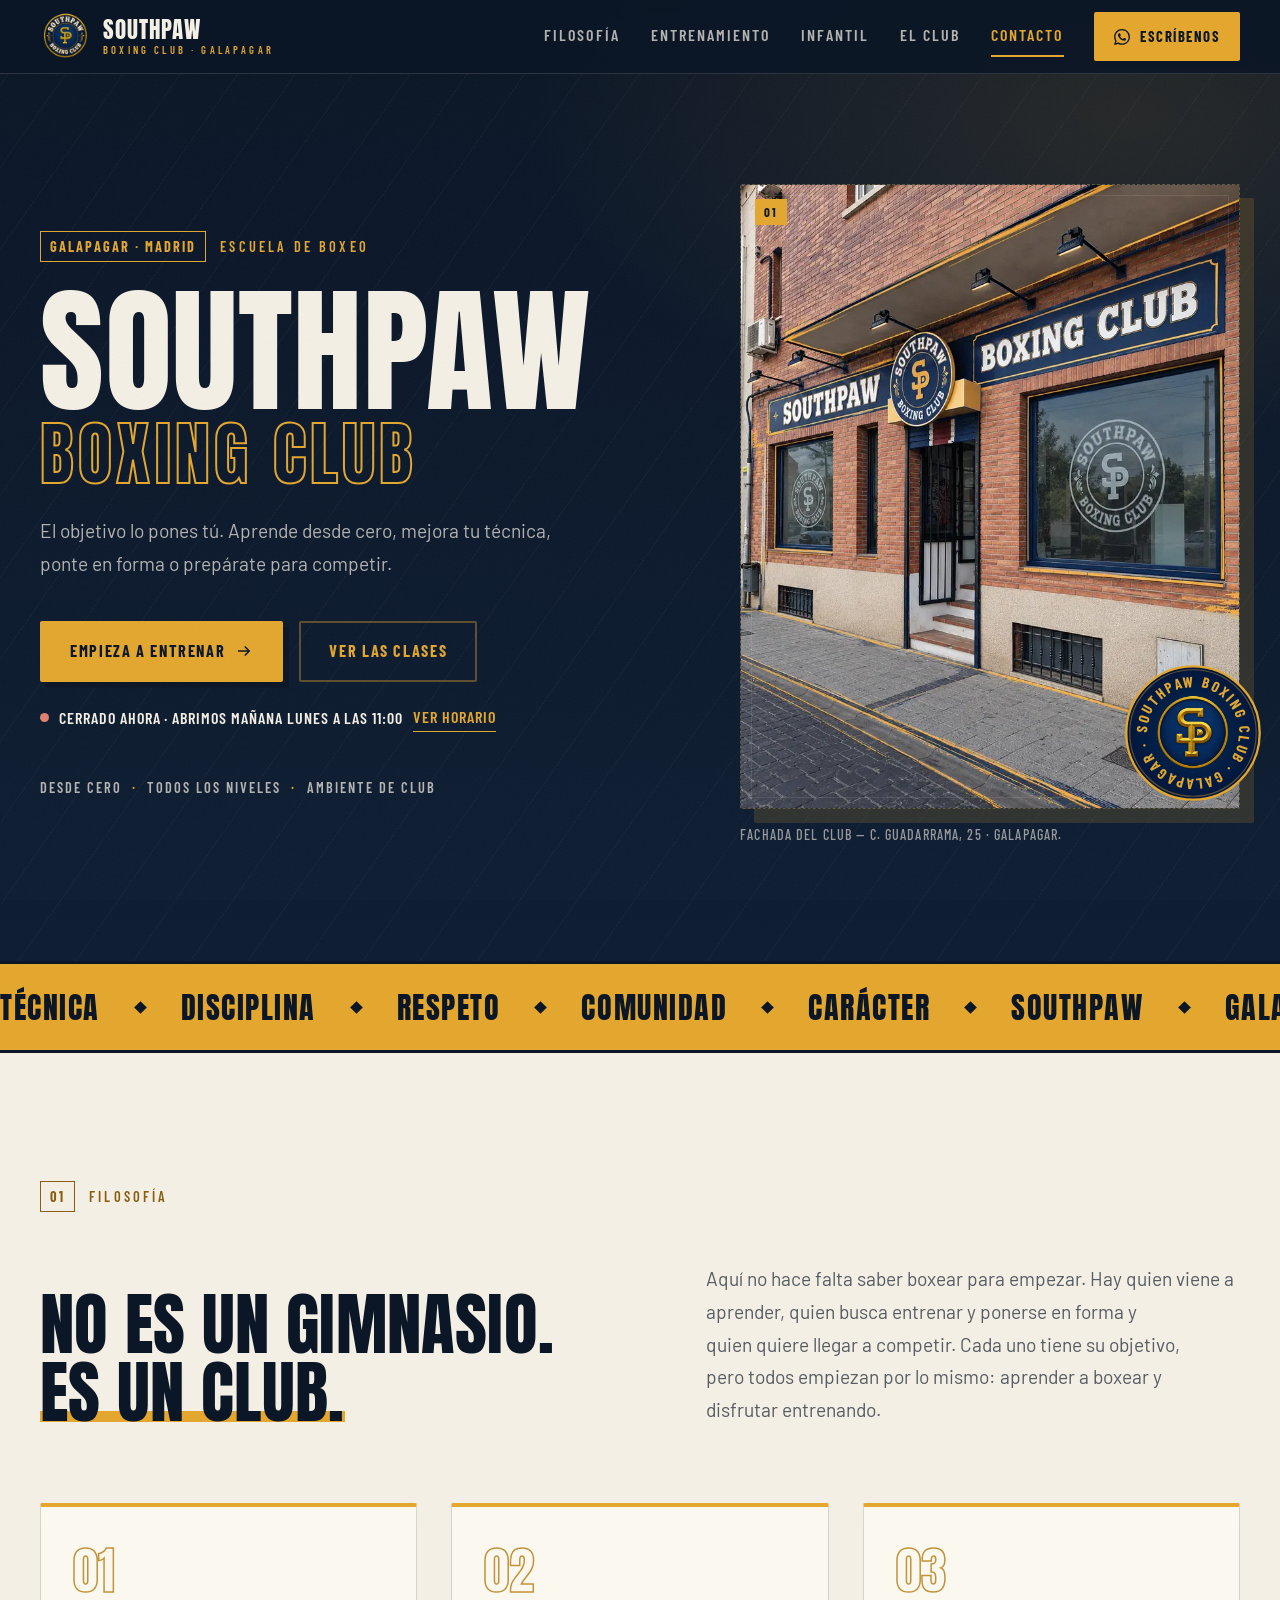
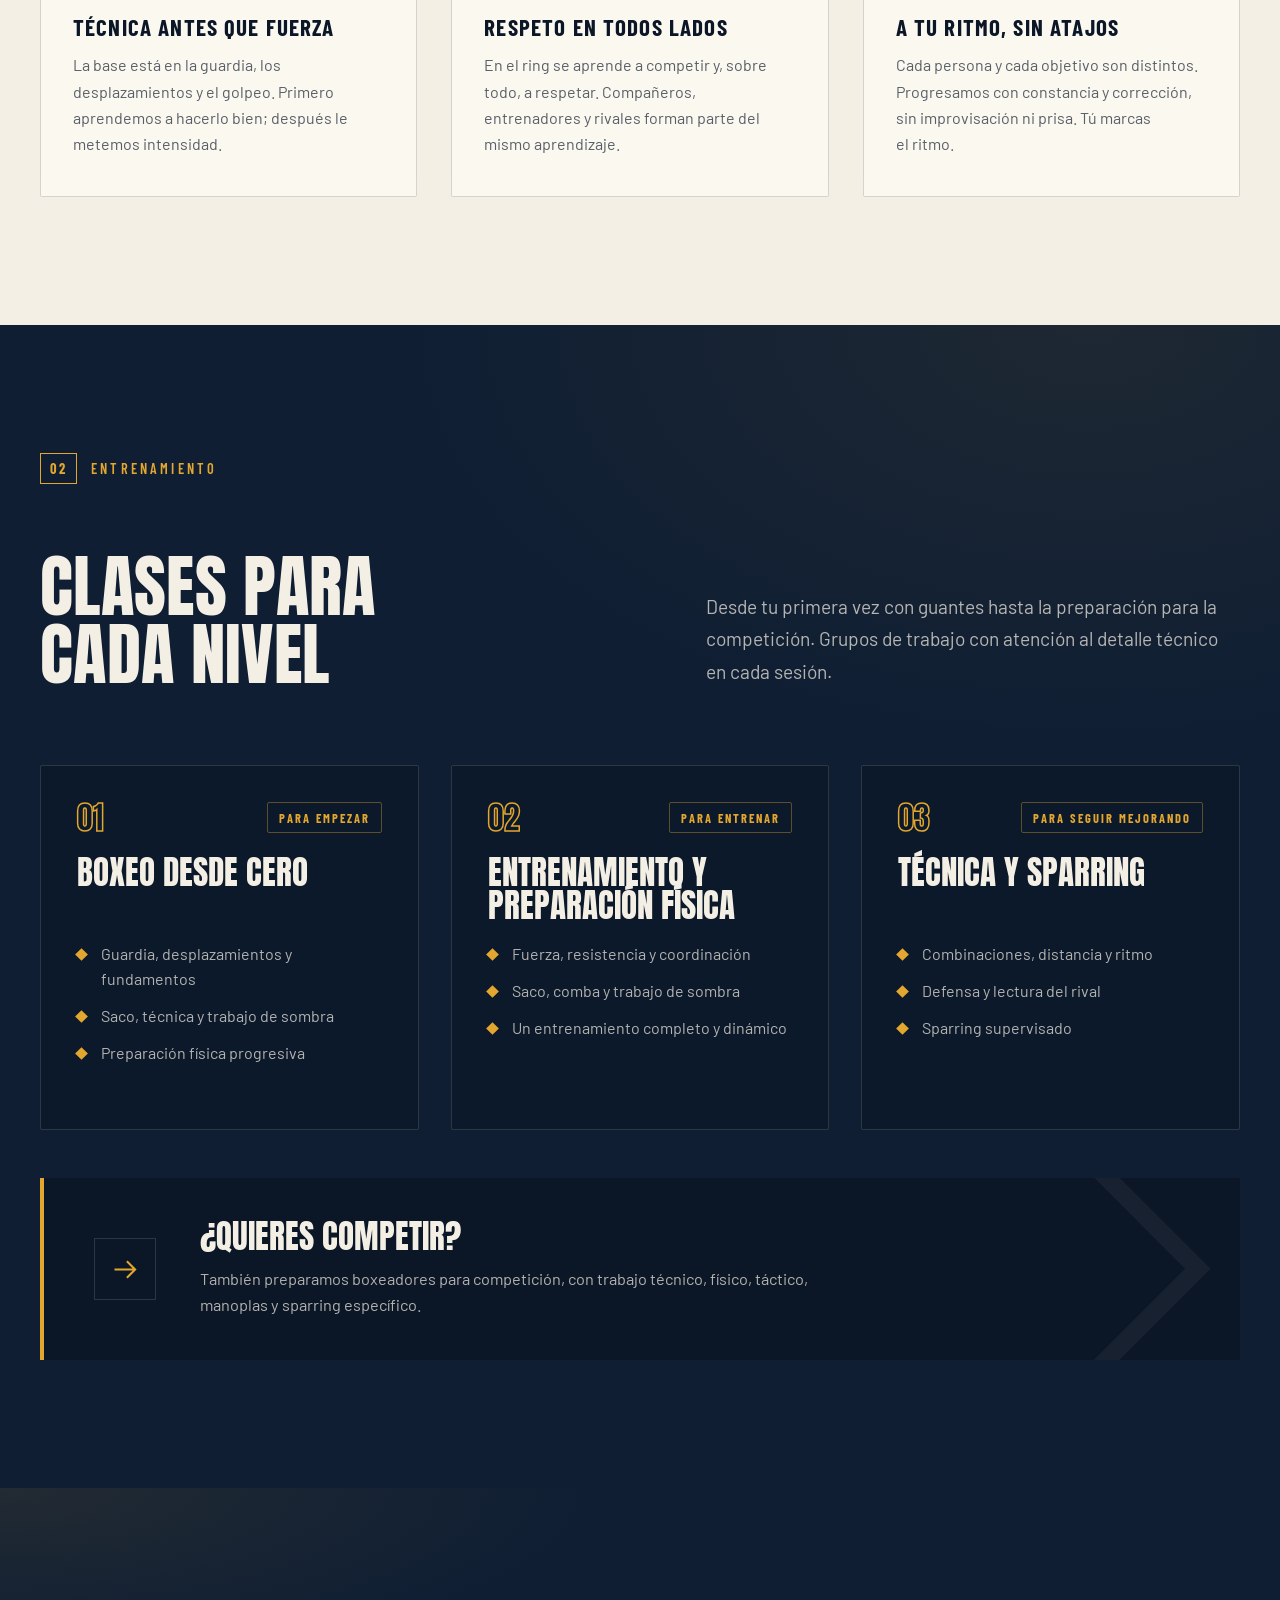
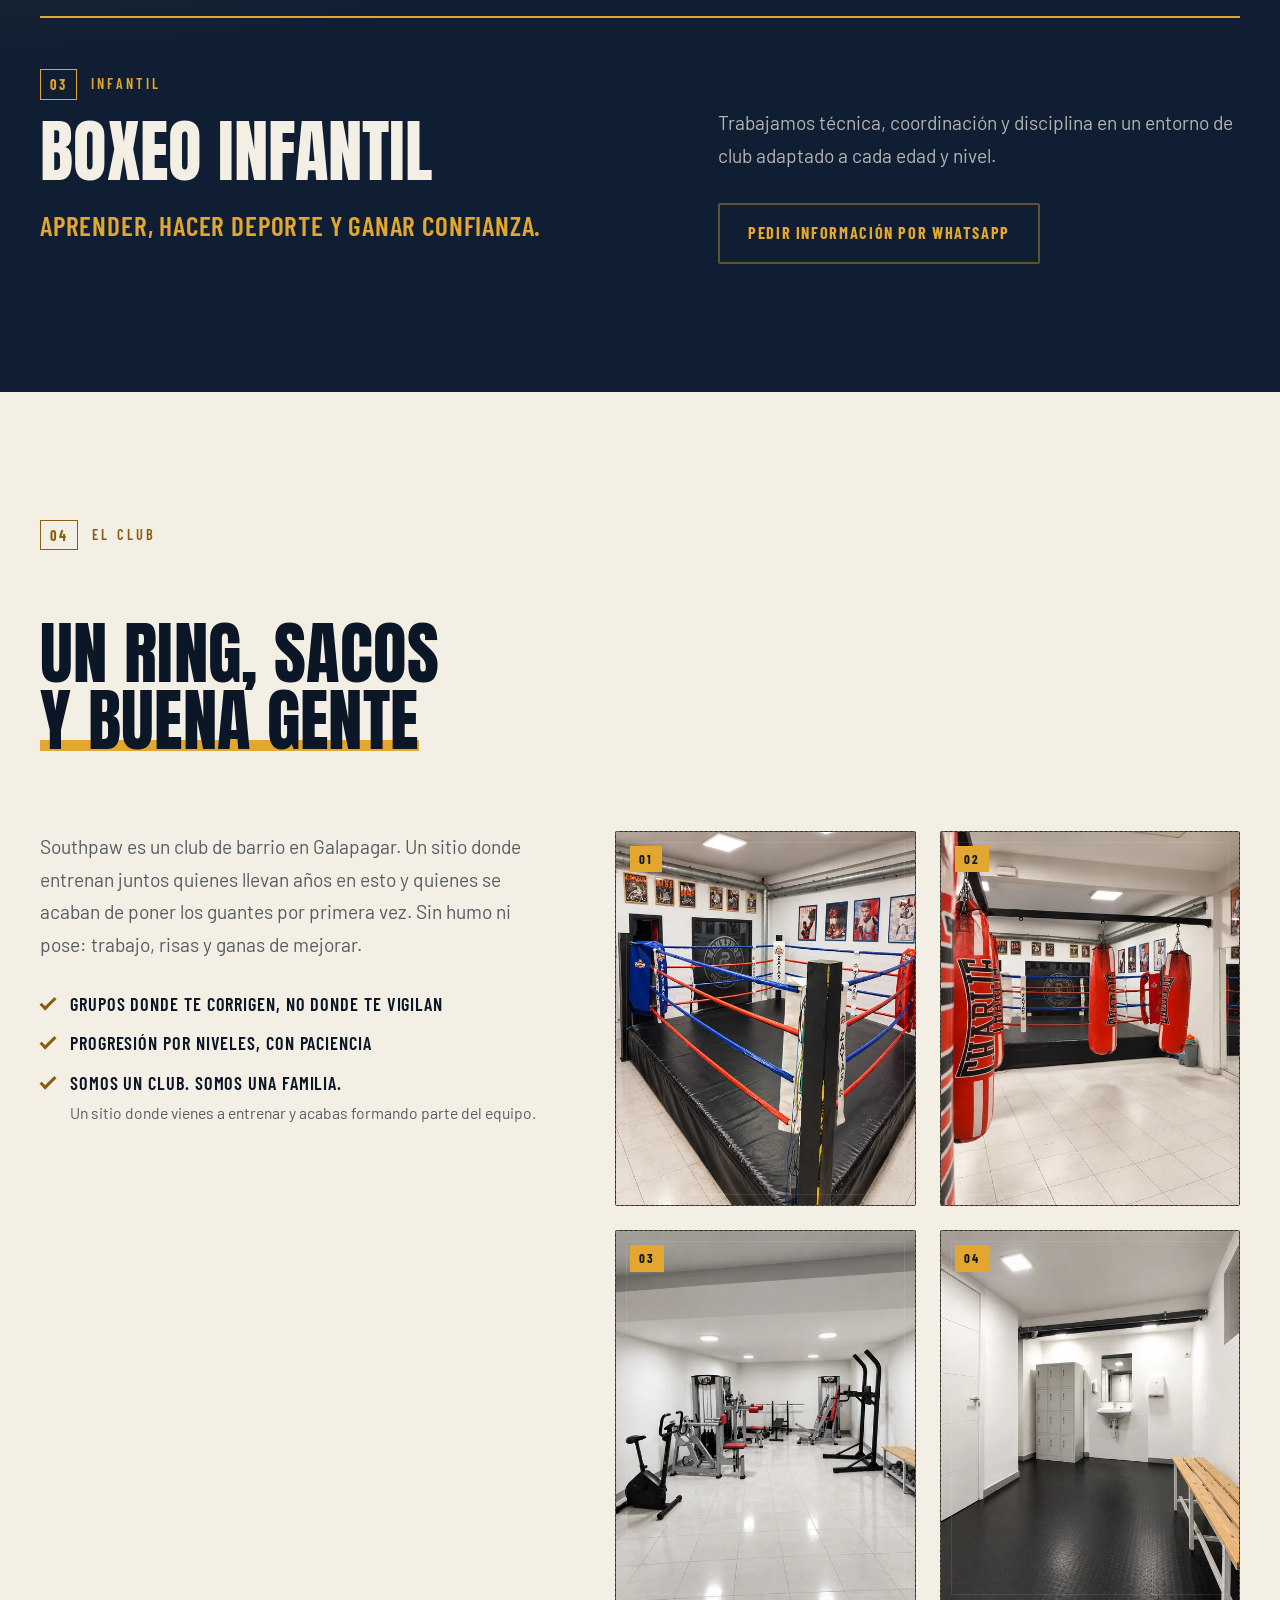
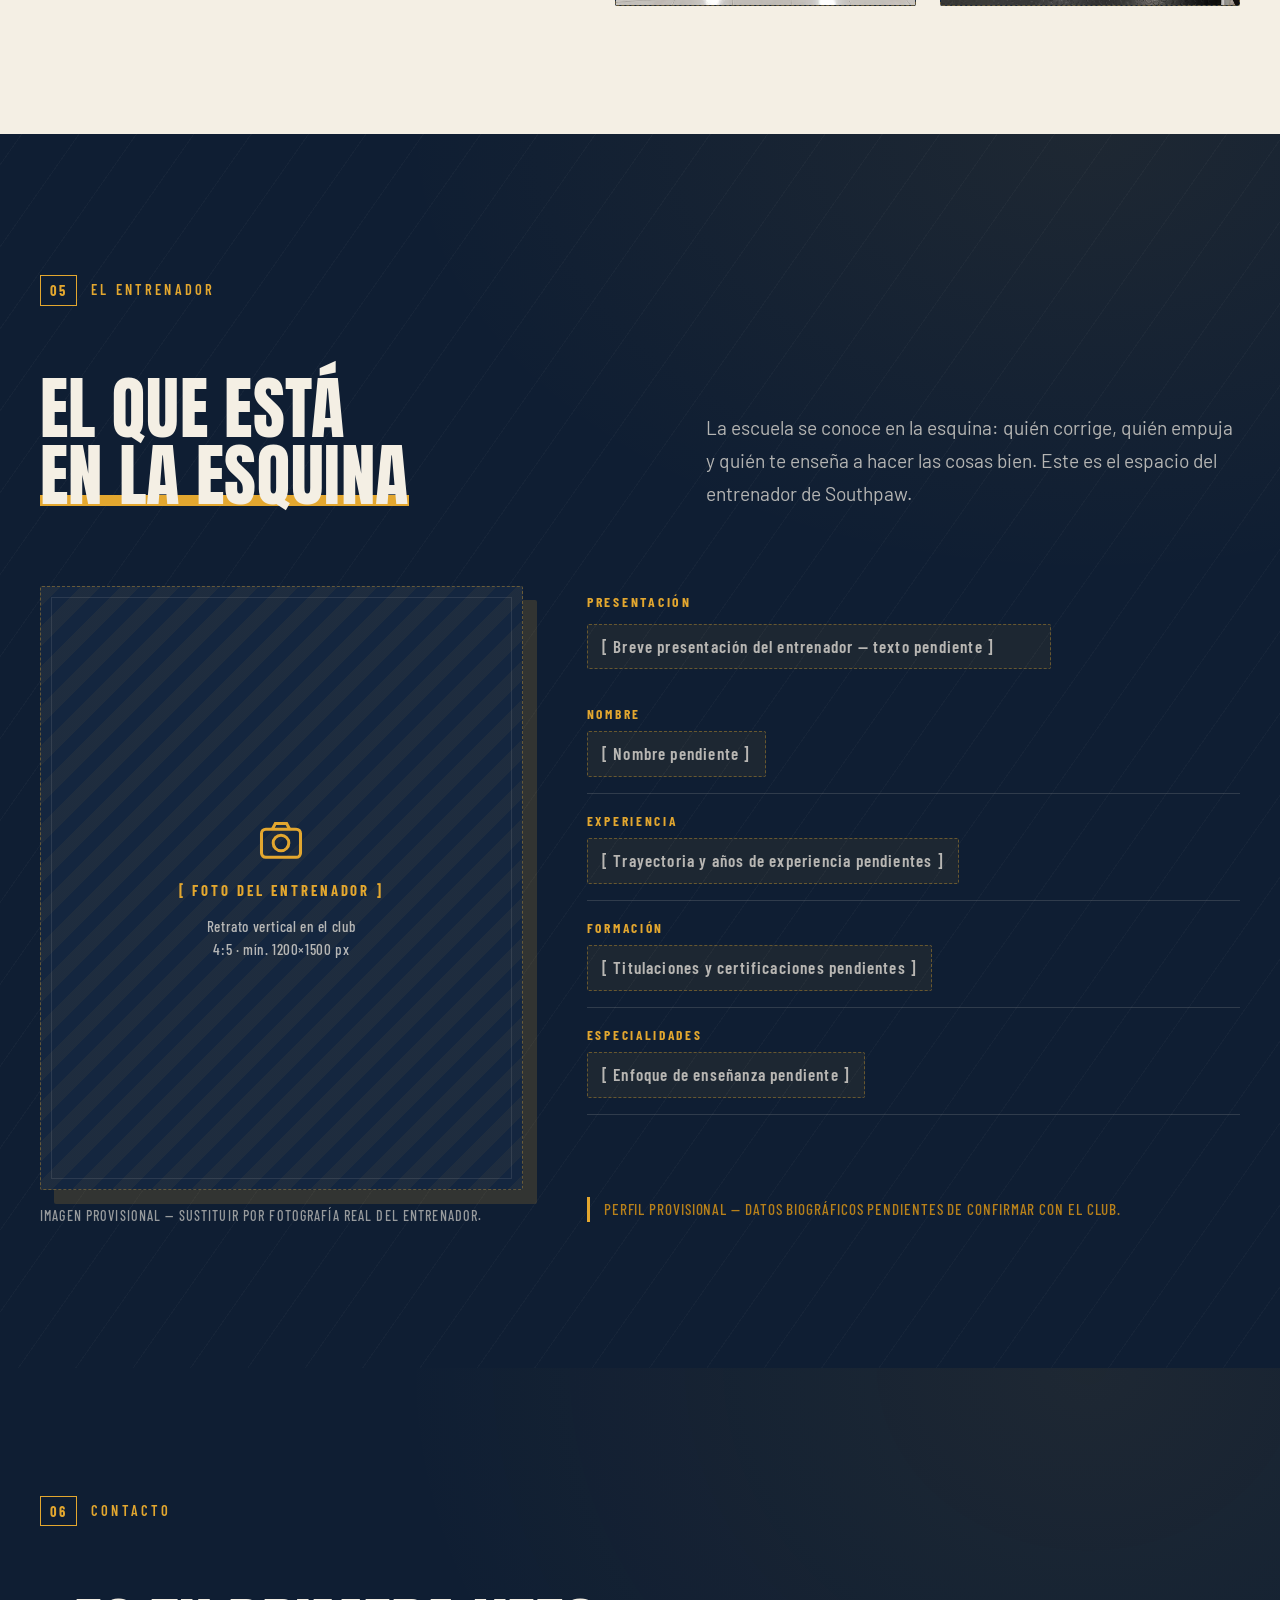
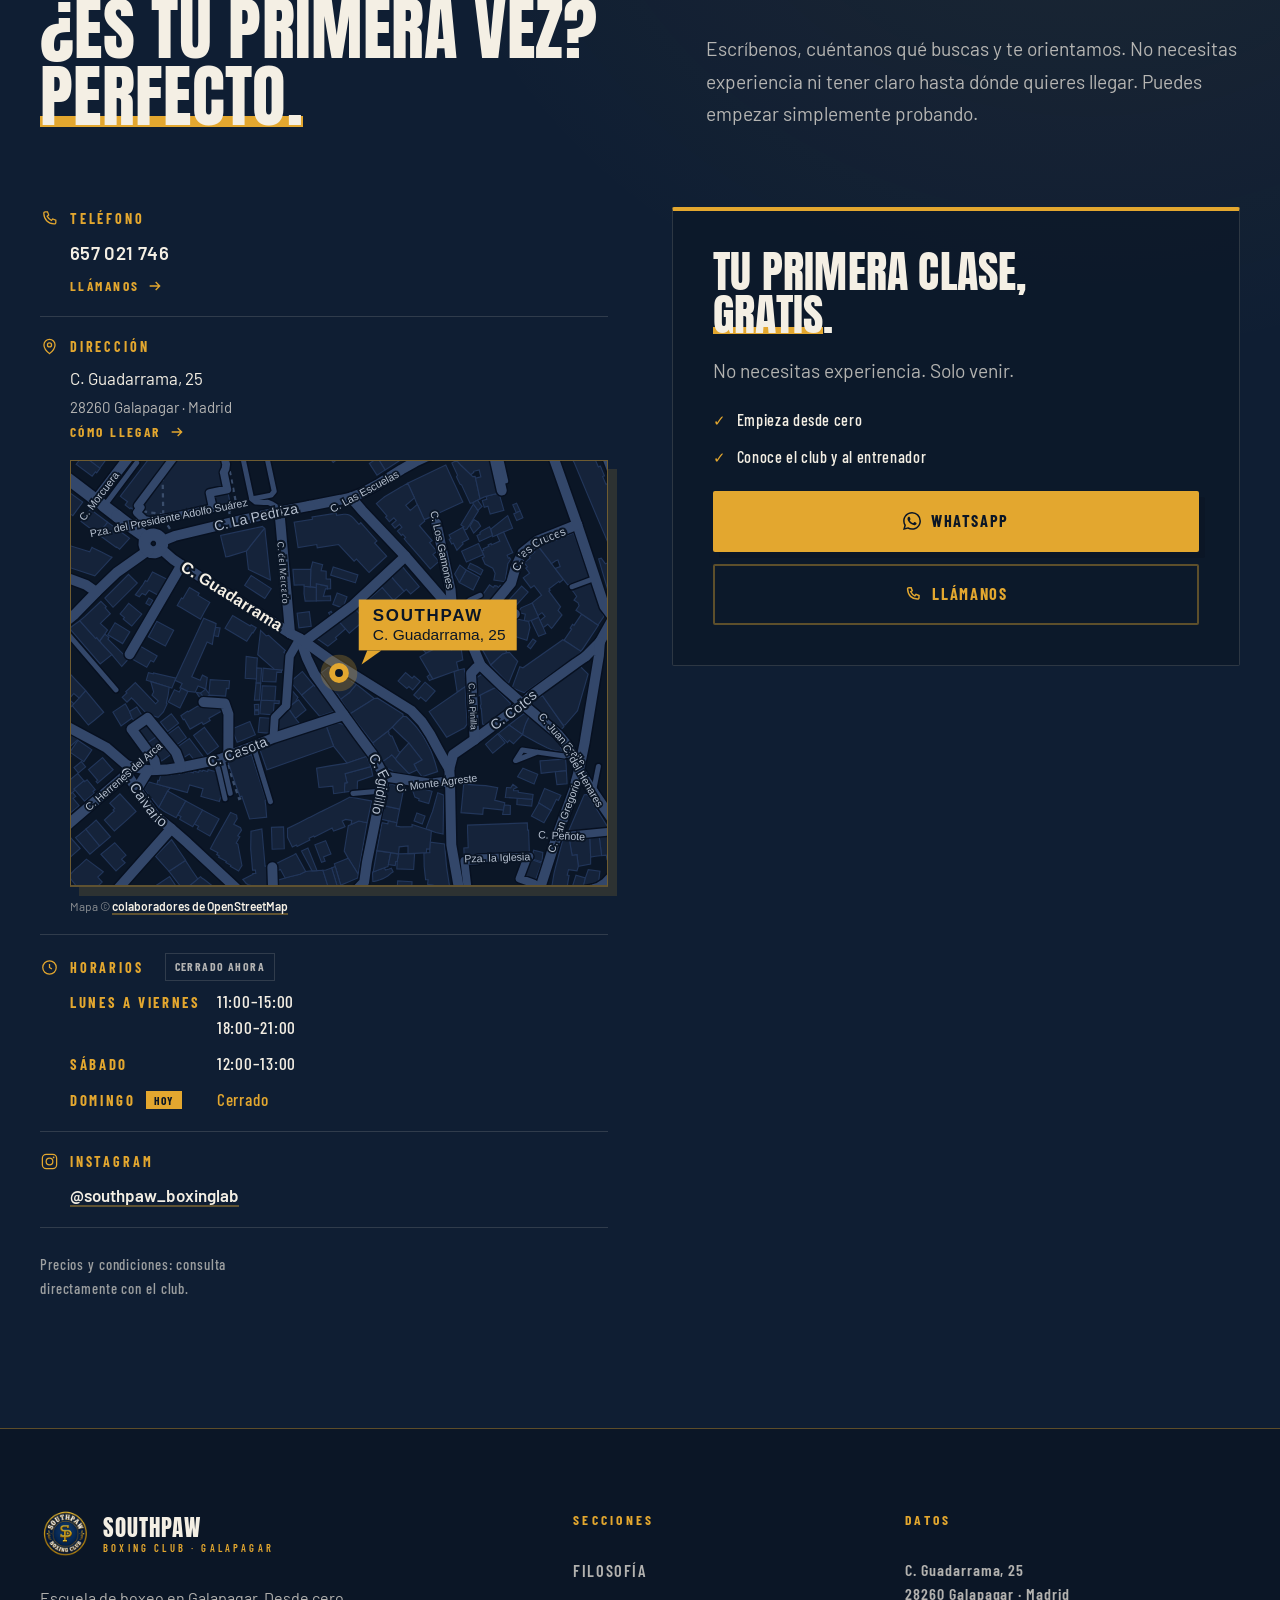
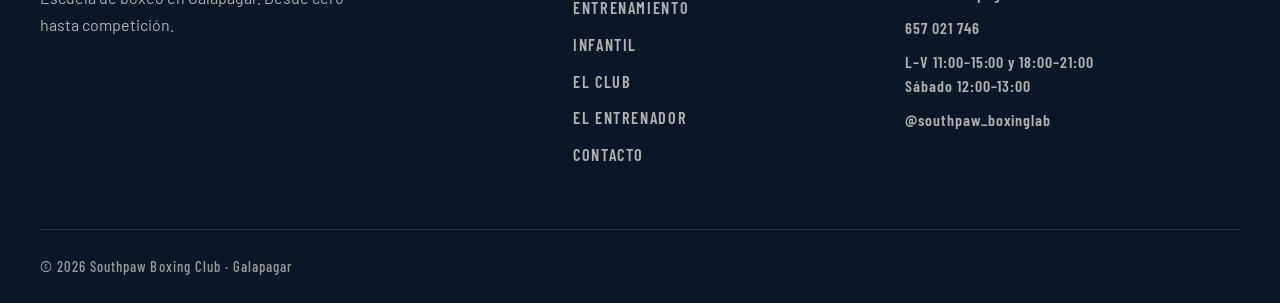
==== index.html @ 5cbf46bf "feat: botón de portada a WhatsApp, abierto ahora en portada y horario, etiquetas sin borde Co-Author" ====
<!DOCTYPE html>
<html lang="es" class="no-js">
<head>
  <meta charset="UTF-8">
  <meta name="viewport" content="width=device-width, initial-scale=1">
  <meta name="theme-color" content="#0B1626">
  <meta name="description" content="Southpaw Boxing Club — escuela de boxeo en Galapagar. Técnica, carácter y respeto: entrenamiento para todos los niveles.">
  <title>Southpaw Boxing Club — Escuela de boxeo en Galapagar</title>

  <script>document.documentElement.classList.remove('no-js');document.documentElement.classList.add('js');</script>

  <link rel="canonical" href="https://southpaw.boxing-club.workers.dev/">
  <meta property="og:type" content="website">
  <meta property="og:locale" content="es_ES">
  <meta property="og:site_name" content="Southpaw Boxing Club">
  <meta property="og:title" content="Southpaw Boxing Club — Escuela de boxeo en Galapagar">
  <meta property="og:description" content="Técnica, carácter y respeto. Boxeo para todos los niveles e infantil en Galapagar. Tu primera clase, gratis.">
  <meta property="og:url" content="https://southpaw.boxing-club.workers.dev/">
  <meta property="og:image" content="https://southpaw.boxing-club.workers.dev/share.jpg">
  <meta property="og:image:width" content="1200">
  <meta property="og:image:height" content="630">
  <meta property="og:image:alt" content="Fachada del Southpaw Boxing Club en Galapagar">
  <meta name="twitter:card" content="summary_large_image">

  <link rel="icon" type="image/png" href="/favicon.png">
  <link rel="apple-touch-icon" href="/apple-touch-icon.png">

  <link rel="preload" href="/assets/fonts/anton-latin-400-normal.woff2" as="font" type="font/woff2" crossorigin>
  <link rel="preload" href="/assets/fonts/barlow-condensed-latin-600-normal.woff2" as="font" type="font/woff2" crossorigin>
  <link rel="preload" as="image" href="/assets/fachada-1122.webp" imagesrcset="/assets/fachada-560.webp 560w, /assets/fachada-760.webp 760w, /assets/fachada-1122.webp 1122w" imagesizes="(max-width: 767px) 60vw, 45vw" fetchpriority="high">
  <link rel="stylesheet" href="/styles.css?v=20261125d">

  <script type="application/ld+json">
  {
    "@context": "https://schema.org",
    "@type": "ExerciseGym",
    "@id": "https://southpaw.boxing-club.workers.dev/#club",
    "name": "Southpaw Boxing Club",
    "description": "Escuela de boxeo en Galapagar: iniciación, técnica, sparring, preparación física y boxeo infantil.",
    "url": "https://southpaw.boxing-club.workers.dev/",
    "image": "https://southpaw.boxing-club.workers.dev/share.jpg",
    "logo": "https://southpaw.boxing-club.workers.dev/assets/logo.svg",
    "sameAs": ["https://www.instagram.com/southpaw_boxinglab"],
    "telephone": "+34 657 02 17 46",
    "address": {
      "@type": "PostalAddress",
      "streetAddress": "C. Guadarrama, 25",
      "postalCode": "28260",
      "addressLocality": "Galapagar",
      "addressRegion": "Madrid",
      "addressCountry": "ES"
    },
    "openingHoursSpecification": [
      { "@type": "OpeningHoursSpecification", "dayOfWeek": ["Monday","Tuesday","Wednesday","Thursday","Friday"], "opens": "11:00", "closes": "15:00" },
      { "@type": "OpeningHoursSpecification", "dayOfWeek": ["Monday","Tuesday","Wednesday","Thursday","Friday"], "opens": "18:00", "closes": "21:00" },
      { "@type": "OpeningHoursSpecification", "dayOfWeek": "Saturday", "opens": "12:00", "closes": "13:00" }
    ]
  }
  </script>
</head>
<body>

  <!-- ============================================================
       CONTENIDO PENDIENTE — sección del entrenador:
       nombre, presentación, experiencia, formación, especialidades
       y fotografía definitiva.
       ============================================================ -->

  <a class="skip-link" href="#inicio">Saltar al contenido</a>

  <!-- ======================= HEADER ======================= -->
  <header class="site-header" id="site-header">
    <div class="container header__inner">

      <a class="brand" href="#inicio" aria-label="Southpaw Boxing Club · Galapagar — inicio">
        <span class="brand__mark brand__mark--logo">
          <img src="assets/logo.svg" alt="Southpaw Boxing Club" width="1024" height="1053">
        </span>
        <span class="brand__text">
          <span class="brand__name">Southpaw</span>
          <span class="brand__sub">Boxing Club · Galapagar</span>
        </span>
      </a>

      <button class="nav__burger" id="nav-burger" aria-label="Abrir menú" aria-expanded="false" aria-controls="nav-menu">
        <span></span><span></span><span></span>
      </button>

      <nav class="nav__menu" id="nav-menu" aria-label="Navegación principal">
        <a class="nav__link" href="#filosofia">Filosofía</a>
        <a class="nav__link" href="#clases">Entrenamiento</a>
        <a class="nav__link" href="#infantil">Infantil</a>
        <a class="nav__link" href="#club">El club</a>
        <a class="nav__link" href="#contacto">Contacto</a>
        <a class="btn btn--primary btn--sm nav__cta" href="https://wa.me/34657021746?text=Hola%2C%20quer%C3%ADa%20informaci%C3%B3n%20sobre%20las%20clases%20de%20Boxeo." target="_blank" rel="noopener">
          <svg class="btn__icon btn__icon--wa" viewBox="0 0 24 24" aria-hidden="true" fill="currentColor"><path d="M17.472 14.382c-.297-.149-1.758-.867-2.03-.967-.273-.099-.471-.148-.67.15-.197.297-.767.966-.94 1.164-.173.199-.347.223-.644.075-.297-.15-1.255-.463-2.39-1.475-.883-.788-1.48-1.761-1.653-2.059-.173-.297-.018-.458.13-.606.134-.133.298-.347.446-.52.149-.174.198-.298.298-.497.099-.198.05-.371-.025-.52-.075-.149-.669-1.612-.916-2.207-.242-.579-.487-.5-.669-.51-.173-.008-.371-.01-.57-.01-.198 0-.52.074-.792.372-.272.297-1.04 1.016-1.04 2.479 0 1.462 1.065 2.875 1.213 3.074.149.198 2.096 3.2 5.077 4.487.709.306 1.262.489 1.694.625.712.227 1.36.195 1.871.118.571-.085 1.758-.719 2.006-1.413.248-.694.248-1.289.173-1.413-.074-.124-.272-.198-.57-.347m-5.421 7.403h-.004a9.87 9.87 0 01-5.031-1.378l-.361-.214-3.741.982.998-3.648-.235-.374a9.86 9.86 0 01-1.51-5.26c.001-5.45 4.436-9.884 9.888-9.884 2.64 0 5.122 1.03 6.988 2.898a9.825 9.825 0 012.893 6.994c-.003 5.45-4.437 9.884-9.885 9.884m8.413-18.297A11.815 11.815 0 0012.05 0C5.495 0 .16 5.335.157 11.892c0 2.096.547 4.142 1.588 5.945L.057 24l6.305-1.654a11.882 11.882 0 005.683 1.448h.005c6.554 0 11.89-5.335 11.893-11.893a11.821 11.821 0 00-3.48-8.413z"/></svg>
          Escríbenos
        </a>
      </nav>

    </div>
  </header>

  <main id="inicio">

    <!-- ======================= HERO ======================= -->
    <section class="hero">
      <div class="container hero__grid">

        <div class="hero__copy">
          <p class="eyebrow hero__eyebrow reveal"><span class="eyebrow__num">Galapagar · Madrid</span> Escuela de boxeo</p>

          <h1 class="hero__title reveal" style="--d:.06s">
            <span class="hero__title-main">Southpaw</span>
            <span class="hero__title-outline">Boxing Club</span>
          </h1>

          <p class="hero__lead reveal" style="--d:.14s">
            El objetivo lo pones tú. Aprende desde cero, mejora tu técnica,
            ponte en forma o prepárate para competir.
          </p>

          <div class="hero__actions reveal" style="--d:.2s">
            <a class="btn btn--primary" href="https://wa.me/34657021746?text=Hola%2C%20me%20gustar%C3%ADa%20reservar%20mi%20primera%20clase%20gratis." target="_blank" rel="noopener">
              Empieza a entrenar
              <svg class="btn__icon" viewBox="0 0 24 24" aria-hidden="true" fill="none" stroke="currentColor" stroke-width="2"><path d="M4 12h15M13 6l6 6-6 6"/></svg>
            </a>
            <a class="btn btn--ghost" href="#clases">Ver las clases</a>
          </div>

          <p class="hero__open reveal" style="--d:.24s"><span class="open-dot" aria-hidden="true"></span><span data-open-now>Consulta nuestro horario</span> <a href="#horarios">Ver horario</a></p>

          <ul class="hero__chips reveal" style="--d:.26s">
            <li>Desde cero</li>
            <li>Todos los niveles</li>
            <li>Ambiente de club</li>
          </ul>
        </div>

        <figure class="hero__figure reveal" style="--d:.18s">
          <div class="photo-frame photo-frame--hero">
            <span class="photo-frame__idx" aria-hidden="true">01</span>
            <img class="photo-frame__img" src="assets/fachada-1122.webp" srcset="assets/fachada-560.webp 560w, assets/fachada-760.webp 760w, assets/fachada-1122.webp 1122w" sizes="(max-width: 767px) 60vw, 45vw" width="1122" height="1402"
                 alt="Fachada del Southpaw Boxing Club en C. Guadarrama, 25, Galapagar"
                 loading="eager" decoding="async" fetchpriority="high">
          </div>

          <div class="seal" aria-hidden="true">
            <svg class="seal__svg" viewBox="0 0 120 120" focusable="false">
              <defs>
                <path id="sealPath" d="M60,60 m-40,0 a40,40 0 1,1 80,0 a40,40 0 1,1 -80,0"/>
                <radialGradient id="sealBg" cx="50%" cy="50%" r="50%">
                  <stop offset="0" stop-color="#0f3a72"/>
                  <stop offset="0.53" stop-color="#011f47"/>
                  <stop offset="1" stop-color="#001439"/>
                </radialGradient>
              </defs>
              <circle cx="60" cy="60" r="58" class="seal__disc"/>
              <circle cx="60" cy="60" r="55" class="seal__ring-line"/>
              <g class="seal__ring">
                <text class="seal__text">
                  <textPath href="#sealPath" startOffset="0">SOUTHPAW BOXING CLUB · GALAPAGAR ·&#160;</textPath>
                </text>
              </g>
              <image class="seal__sp" href="assets/logosimple.png" x="20" y="20" width="80" height="80"/>
            </svg>
          </div>

          <figcaption>Fachada del club — C. Guadarrama, 25 · Galapagar.</figcaption>
        </figure>

      </div>
    </section>

    <!-- ======================= MARQUEE ======================= -->
    <div class="marquee" aria-hidden="true">
      <div class="marquee__track">
        <div class="marquee__group">
          <span>Técnica</span><i class="marquee__dot"></i>
          <span>Disciplina</span><i class="marquee__dot"></i>
          <span>Respeto</span><i class="marquee__dot"></i>
          <span>Comunidad</span><i class="marquee__dot"></i>
          <span>Carácter</span><i class="marquee__dot"></i>
          <span>Southpaw</span><i class="marquee__dot"></i>
          <span>Galapagar</span><i class="marquee__dot"></i>
          <span>Boxeo</span><i class="marquee__dot"></i>
          <span>Tradición</span><i class="marquee__dot"></i>
          <span>Esfuerzo</span><i class="marquee__dot"></i>
          <span>Enfoque</span><i class="marquee__dot"></i>
          <span>Ring</span><i class="marquee__dot"></i>
        </div>
        <div class="marquee__group">
          <span>Técnica</span><i class="marquee__dot"></i>
          <span>Disciplina</span><i class="marquee__dot"></i>
          <span>Respeto</span><i class="marquee__dot"></i>
          <span>Comunidad</span><i class="marquee__dot"></i>
          <span>Carácter</span><i class="marquee__dot"></i>
          <span>Southpaw</span><i class="marquee__dot"></i>
          <span>Galapagar</span><i class="marquee__dot"></i>
          <span>Boxeo</span><i class="marquee__dot"></i>
          <span>Tradición</span><i class="marquee__dot"></i>
          <span>Esfuerzo</span><i class="marquee__dot"></i>
          <span>Enfoque</span><i class="marquee__dot"></i>
          <span>Ring</span><i class="marquee__dot"></i>
        </div>
      </div>
    </div>

    <!-- ======================= 01 · FILOSOFÍA ======================= -->
    <section class="section section--cream" id="filosofia">
      <div class="container">

        <header class="section-head">
          <p class="eyebrow reveal"><span class="eyebrow__num">01</span> Filosofía</p>
          <h2 class="section-title reveal" style="--d:.05s">No es un gimnasio.<br><span class="u-mark">Es un club.</span></h2>
          <p class="section-lead reveal" style="--d:.1s">
            Aquí no hace falta saber boxear para empezar. Hay quien viene a aprender,
            quien busca entrenar y ponerse en forma y quien quiere llegar a competir.
            Cada uno tiene su objetivo, pero todos empiezan por lo mismo: aprender a
            boxear y disfrutar entrenando.
          </p>
        </header>

        <ol class="principles">
          <li class="principle reveal">
            <span class="principle__num" aria-hidden="true">01</span>
            <h3 class="principle__title">Técnica antes que fuerza</h3>
            <p>La base está en la guardia, los desplazamientos y el golpeo. Primero
               aprendemos a hacerlo bien; después le metemos intensidad.</p>
          </li>
          <li class="principle reveal" style="--d:.1s">
            <span class="principle__num" aria-hidden="true">02</span>
            <h3 class="principle__title">Respeto en todos lados</h3>
            <p>En el ring se aprende a competir y, sobre todo, a respetar. Compañeros,
               entrenadores y rivales forman parte del mismo aprendizaje.</p>
          </li>
          <li class="principle reveal" style="--d:.2s">
            <span class="principle__num" aria-hidden="true">03</span>
            <h3 class="principle__title">A tu ritmo, sin atajos</h3>
            <p>Cada persona y cada objetivo son distintos. Progresamos con constancia y
               corrección, sin improvisación ni prisa. Tú marcas el ritmo.</p>
          </li>
        </ol>

      </div>
    </section>

    <!-- ======================= 02 · ENTRENAMIENTO ======================= -->
    <section class="section section--navy" id="clases">
      <div class="container">

        <header class="section-head">
          <p class="eyebrow reveal"><span class="eyebrow__num">02</span> Entrenamiento</p>
          <h2 class="section-title reveal" style="--d:.05s">Clases para<br>cada nivel</h2>
          <p class="section-lead reveal" style="--d:.1s">
            Desde tu primera vez con guantes hasta la preparación para la competición.
            Grupos de trabajo con atención al detalle técnico en cada sesión.
          </p>
        </header>

        <div class="class-grid">

          <article class="class-card reveal">
            <div class="class-card__top">
              <span class="class-card__idx" aria-hidden="true">01</span>
              <span class="chip">Para empezar</span>
            </div>
            <h3 class="class-card__title">Boxeo desde cero</h3>
            <ul class="class-card__list">
              <li>Guardia, desplazamientos y fundamentos</li>
              <li>Saco, técnica y trabajo de sombra</li>
              <li>Preparación física progresiva</li>
            </ul>
          </article>

          <article class="class-card reveal" style="--d:.1s">
            <div class="class-card__top">
              <span class="class-card__idx" aria-hidden="true">02</span>
              <span class="chip">Para entrenar</span>
            </div>
            <h3 class="class-card__title">Entrenamiento y preparación física</h3>
            <ul class="class-card__list">
              <li>Fuerza, resistencia y coordinación</li>
              <li>Saco, comba y trabajo de sombra</li>
              <li>Un entrenamiento completo y dinámico</li>
            </ul>
          </article>

          <article class="class-card reveal" style="--d:.2s">
            <div class="class-card__top">
              <span class="class-card__idx" aria-hidden="true">03</span>
              <span class="chip">Para seguir mejorando</span>
            </div>
            <h3 class="class-card__title">Técnica y sparring</h3>
            <ul class="class-card__list">
              <li>Combinaciones, distancia y ritmo</li>
              <li>Defensa y lectura del rival</li>
              <li>Sparring supervisado</li>
            </ul>
          </article>

        </div>

        <aside class="compete reveal" aria-label="Competición">
          <span class="compete__arrow" aria-hidden="true">
            <svg viewBox="0 0 24 24" fill="none" stroke="currentColor" stroke-width="1.5"><path d="M4 12h15M13 6l6 6-6 6"/></svg>
          </span>
          <div class="compete__body">
            <h3 class="compete__title">¿Quieres competir?</h3>
            <p class="compete__text">
              También preparamos boxeadores para competición, con trabajo
              técnico, físico, táctico, manoplas y sparring específico.
            </p>
          </div>
        </aside>

      </div>
    </section>

    <!-- ======================= 03 · BOXEO INFANTIL ======================= -->
    <section class="section section--youth" id="infantil">
      <div class="container">
        <div class="youth">
          <div class="youth__intro">
            <p class="eyebrow reveal"><span class="eyebrow__num">03</span> Infantil</p>
            <h2 class="youth__title reveal" style="--d:.05s">Boxeo infantil</h2>
            <p class="youth__subtitle reveal" style="--d:.1s">Aprender, hacer deporte y ganar confianza.</p>
          </div>
          <div class="youth__body reveal" style="--d:.15s">
            <p class="youth__text">
              Trabajamos técnica, coordinación y disciplina en un entorno de club
              adaptado a cada edad y nivel.
            </p>
            <a class="btn btn--ghost youth__cta" href="https://wa.me/34657021746?text=Hola%2C%20quer%C3%ADa%20informaci%C3%B3n%20sobre%20boxeo%20infantil%20para%20mi%20hijo%2Fa%20de%20__%20a%C3%B1os." target="_blank" rel="noopener">Pedir información por WhatsApp</a>
          </div>
        </div>
      </div>
    </section>

    <!-- ======================= 04 · EL CLUB ======================= -->
    <section class="section section--cream" id="club">
      <div class="container">

        <header class="section-head">
          <p class="eyebrow reveal"><span class="eyebrow__num">04</span> El club</p>
          <h2 class="section-title reveal" style="--d:.05s">Un ring, sacos<br><span class="u-mark">y buena gente</span></h2>
        </header>

        <div class="club-grid">
          <div class="club-copy reveal">
            <p class="section-lead section-lead--flush">
              Southpaw es un club de barrio en Galapagar. Un sitio donde entrenan
              juntos quienes llevan años en esto y quienes se acaban de poner los
              guantes por primera vez. Sin humo ni pose: trabajo, risas y ganas de
              mejorar.
            </p>
            <ul class="club-points">
              <li>Grupos donde te corrigen, no donde te vigilan</li>
              <li>Progresión por niveles, con paciencia</li>
              <li class="club-points__item">
                <span class="club-points__title">Somos un club. Somos una familia.</span>
                <span class="club-points__text">Un sitio donde vienes a entrenar y acabas formando parte del equipo.</span>
              </li>
            </ul>
          </div>

          <div class="club-gallery">
            <div class="photo-frame reveal">
              <span class="photo-frame__idx" aria-hidden="true">01</span>
              <img class="photo-frame__img" src="assets/ring-1122.webp" srcset="assets/ring-560.webp 560w, assets/ring-1122.webp 1122w" sizes="(max-width: 767px) 46vw, 24vw" width="1122" height="1402"
                   alt="Ring del Southpaw Boxing Club" loading="lazy" decoding="async">
            </div>
            <div class="photo-frame reveal" style="--d:.08s">
              <span class="photo-frame__idx" aria-hidden="true">02</span>
              <img class="photo-frame__img" src="assets/sacos-1122.webp" srcset="assets/sacos-560.webp 560w, assets/sacos-1122.webp 1122w" sizes="(max-width: 767px) 46vw, 24vw" width="1122" height="1402"
                   alt="Zona de sacos del Southpaw Boxing Club" loading="lazy" decoding="async">
            </div>
            <div class="photo-frame reveal" style="--d:.16s">
              <span class="photo-frame__idx" aria-hidden="true">03</span>
              <img class="photo-frame__img" src="assets/maquinas-1122.webp" srcset="assets/maquinas-560.webp 560w, assets/maquinas-1122.webp 1122w" sizes="(max-width: 767px) 46vw, 24vw" width="1122" height="1402"
                   alt="Zona de máquinas del Southpaw Boxing Club" loading="lazy" decoding="async">
            </div>
            <div class="photo-frame reveal" style="--d:.24s">
              <span class="photo-frame__idx" aria-hidden="true">04</span>
              <img class="photo-frame__img" src="assets/vestuarios-1122.webp" srcset="assets/vestuarios-560.webp 560w, assets/vestuarios-1122.webp 1122w" sizes="(max-width: 767px) 46vw, 24vw" width="1122" height="1402"
                   alt="Vestuarios del Southpaw Boxing Club" loading="lazy" decoding="async">
            </div>
          </div>
        </div>

      </div>
    </section>

    <!-- ======================= 05 · EL ENTRENADOR ======================= -->
    <section class="section section--navy section--trainer" id="entrenador">
      <div class="container">

        <header class="section-head">
          <p class="eyebrow reveal"><span class="eyebrow__num">05</span> El entrenador</p>
          <h2 class="section-title reveal" style="--d:.05s">El que está<br><span class="u-mark">en la esquina</span></h2>
          <p class="section-lead reveal" style="--d:.1s">
            La escuela se conoce en la esquina: quién corrige, quién empuja y quién te
            enseña a hacer las cosas bien. Este es el espacio del entrenador de Southpaw.
          </p>
        </header>

        <div class="trainer-grid">

          <figure class="trainer__figure reveal" style="--d:.15s">
            <!-- FOTO PENDIENTE: sustituir .photo-frame--trainer por <img> real.
                 Especificaciones: retrato vertical 4:5 · mín. 1200x1500 px · JPG o WebP -->
            <div class="photo-frame photo-frame--trainer">
              <svg class="photo-frame__icon" viewBox="0 0 24 24" aria-hidden="true" fill="none" stroke="currentColor" stroke-width="1.4">
                <rect x="3" y="7" width="18" height="13" rx="2"/>
                <path d="M8 7l1.4-2.6h5.2L16 7"/>
                <circle cx="12" cy="13.4" r="3.6"/>
              </svg>
              <span class="photo-frame__tag">[ Foto del entrenador ]</span>
              <p class="photo-frame__hint">Retrato vertical en el club<br>4:5 · mín. 1200×1500 px</p>
            </div>
            <figcaption>Imagen provisional — sustituir por fotografía real del entrenador.</figcaption>
          </figure>

          <div class="trainer__body reveal" style="--d:.2s">
            <div class="trainer-present">
              <p class="trainer-present__label">Presentación</p>
              <p class="slot slot--block">[ Breve presentación del entrenador — texto pendiente ]</p>
            </div>

            <dl class="trainer-data">
              <div class="info-row">
                <dt>Nombre</dt>
                <dd><span class="slot">[ Nombre pendiente ]</span></dd>
              </div>
              <div class="info-row">
                <dt>Experiencia</dt>
                <dd><span class="slot">[ Trayectoria y años de experiencia pendientes ]</span></dd>
              </div>
              <div class="info-row">
                <dt>Formación</dt>
                <dd><span class="slot">[ Titulaciones y certificaciones pendientes ]</span></dd>
              </div>
              <div class="info-row">
                <dt>Especialidades</dt>
                <dd><span class="slot">[ Enfoque de enseñanza pendiente ]</span></dd>
              </div>
            </dl>

            <p class="footnote reveal">Perfil provisional — datos biográficos pendientes de confirmar con el club.</p>
          </div>

        </div>

      </div>
    </section>

    <!-- ======================= 06 · CONTACTO ======================= -->
    <section class="section section--navy" id="contacto">
      <div class="container">

        <header class="section-head">
          <p class="eyebrow reveal"><span class="eyebrow__num">06</span> Contacto</p>
          <h2 class="section-title reveal" style="--d:.05s">¿Es tu primera vez?<br><span class="u-mark">Perfecto.</span></h2>
          <p class="section-lead reveal" style="--d:.1s">
            Escríbenos, cuéntanos qué buscas y te orientamos. No necesitas experiencia
            ni tener claro hasta dónde quieres llegar. Puedes empezar simplemente
            probando.
          </p>
        </header>

        <div class="contact-grid">

          <div class="contact-info reveal">

            <dl class="info-list">

              <div class="info-row info-row--whatsapp">
                <dt>
                  <svg class="info-row__icon" viewBox="0 0 24 24" aria-hidden="true" fill="none" stroke="currentColor" stroke-width="1.6">
                    <path d="M6.5 3.5h3l1.5 4-2 1.5a12 12 0 0 0 5.5 5.5l1.5-2 4 1.5v3c0 1-.8 1.8-1.8 1.7C10.4 18.9 5.1 13.6 4.8 5.3 4.7 4.3 5.5 3.5 6.5 3.5z"/>
                  </svg>
                  Teléfono
                </dt>
                <dd>
                  <span class="info-row__value">657 021 746</span>
                  <span class="info-row__cta">Llámanos
                    <svg viewBox="0 0 24 24" aria-hidden="true" fill="none" stroke="currentColor" stroke-width="2"><path d="M4 12h15M13 6l6 6-6 6"/></svg>
                  </span>
                  <a class="info-row__link" href="tel:+34657021746" aria-label="Llámanos al 657 021 746"></a>
                </dd>
              </div>

              <div class="info-row">
                <dt>
                  <svg class="info-row__icon" viewBox="0 0 24 24" aria-hidden="true" fill="none" stroke="currentColor" stroke-width="1.6">
                    <path d="M12 21s7-5.6 7-11a7 7 0 1 0-14 0c0 5.4 7 11 7 11z"/>
                    <circle cx="12" cy="10" r="2.6"/>
                  </svg>
                  Dirección
                </dt>
                <dd>
                  <a class="address address--link" href="https://www.google.com/maps/dir/?api=1&amp;destination=C.%20Guadarrama%2C%2025%2C%2028260%20Galapagar%2C%20Madrid" target="_blank" rel="noopener">
                    <span class="address__street">C. Guadarrama, 25</span>
                    <span class="address__line">28260 Galapagar · Madrid</span>
                    <span class="address__cta">Cómo llegar
                      <svg viewBox="0 0 24 24" aria-hidden="true" fill="none" stroke="currentColor" stroke-width="2"><path d="M4 12h15M13 6l6 6-6 6"/></svg>
                    </span>
                  </a>
                  <!-- DEMO · mapa estático (OpenStreetMap, ODbL) con la estética del club -->
                  <a class="map-static" href="https://www.google.com/maps/dir/?api=1&amp;destination=C.%20Guadarrama%2C%2025%2C%2028260%20Galapagar%2C%20Madrid" target="_blank" rel="noopener" aria-label="Ver C. Guadarrama, 25 en el mapa">
                    <img src="assets/mapa.svg" width="380" height="300" alt="Mapa de la zona con la ubicación del club en C. Guadarrama, 25" loading="lazy" decoding="async">
                  </a>
                  <p class="map-static__credit">Mapa © <a href="https://www.openstreetmap.org/copyright" target="_blank" rel="noopener">colaboradores de OpenStreetMap</a></p>
                </dd>
              </div>

              <div class="info-row" id="horarios">
                <dt>
                  <svg class="info-row__icon" viewBox="0 0 24 24" aria-hidden="true" fill="none" stroke="currentColor" stroke-width="1.6">
                    <circle cx="12" cy="12" r="8.5"/>
                    <path d="M12 7.5V12l3 2"/>
                  </svg>
                  Horarios
                  <span class="open-badge" data-open-badge hidden></span>
                </dt>
                <dd>
                  <ul class="schedule">
                    <li data-days="1,2,3,4,5"><span class="schedule__day">Lunes a viernes</span><span class="schedule__time">11:00–15:00<br>18:00–21:00</span></li>
                    <li data-days="6"><span class="schedule__day">Sábado</span><span class="schedule__time">12:00–13:00</span></li>
                    <li data-days="0"><span class="schedule__day">Domingo</span><span class="schedule__time schedule__time--closed">Cerrado</span></li>
                  </ul>
                </dd>
              </div>

              <div class="info-row">
                <dt>
                  <svg class="info-row__icon" viewBox="0 0 24 24" aria-hidden="true" fill="none" stroke="currentColor" stroke-width="1.6">
                    <rect x="3" y="3" width="18" height="18" rx="5"/>
                    <circle cx="12" cy="12" r="4.2"/>
                    <circle cx="17.2" cy="6.8" r="1.1" fill="currentColor" stroke="none"/>
                  </svg>
                  Instagram
                </dt>
                <dd><a class="contact-link" href="https://www.instagram.com/southpaw_boxinglab" target="_blank" rel="noopener">@southpaw_boxinglab</a></dd>
              </div>

            </dl>

            <p class="contact-note">Precios y condiciones: consulta directamente con el club.</p>

          </div>

          <div class="contact-promo reveal" style="--d:.1s">
            <h3 class="contact-promo__title">Tu primera clase,<br><span class="u-mark">gratis</span>.</h3>
            <p class="contact-promo__lead">No necesitas experiencia. Solo venir.</p>

            <ul class="contact-promo__list">
              <li>Empieza desde cero</li>
              <li>Conoce el club y al entrenador</li>
            </ul>

            <div class="contact-actions">
              <a class="btn btn--primary" href="https://wa.me/34657021746?text=Hola%2C%20me%20gustar%C3%ADa%20reservar%20mi%20primera%20clase%20gratis." target="_blank" rel="noopener">
                <svg class="btn__icon btn__icon--wa" viewBox="0 0 24 24" aria-hidden="true" fill="currentColor"><path d="M17.472 14.382c-.297-.149-1.758-.867-2.03-.967-.273-.099-.471-.148-.67.15-.197.297-.767.966-.94 1.164-.173.199-.347.223-.644.075-.297-.15-1.255-.463-2.39-1.475-.883-.788-1.48-1.761-1.653-2.059-.173-.297-.018-.458.13-.606.134-.133.298-.347.446-.52.149-.174.198-.298.298-.497.099-.198.05-.371-.025-.52-.075-.149-.669-1.612-.916-2.207-.242-.579-.487-.5-.669-.51-.173-.008-.371-.01-.57-.01-.198 0-.52.074-.792.372-.272.297-1.04 1.016-1.04 2.479 0 1.462 1.065 2.875 1.213 3.074.149.198 2.096 3.2 5.077 4.487.709.306 1.262.489 1.694.625.712.227 1.36.195 1.871.118.571-.085 1.758-.719 2.006-1.413.248-.694.248-1.289.173-1.413-.074-.124-.272-.198-.57-.347m-5.421 7.403h-.004a9.87 9.87 0 01-5.031-1.378l-.361-.214-3.741.982.998-3.648-.235-.374a9.86 9.86 0 01-1.51-5.26c.001-5.45 4.436-9.884 9.888-9.884 2.64 0 5.122 1.03 6.988 2.898a9.825 9.825 0 012.893 6.994c-.003 5.45-4.437 9.884-9.885 9.884m8.413-18.297A11.815 11.815 0 0012.05 0C5.495 0 .16 5.335.157 11.892c0 2.096.547 4.142 1.588 5.945L.057 24l6.305-1.654a11.882 11.882 0 005.683 1.448h.005c6.554 0 11.89-5.335 11.893-11.893a11.821 11.821 0 00-3.48-8.413z"/></svg>
                WhatsApp
              </a>
              <a class="btn btn--ghost" href="tel:+34657021746">
                <svg class="btn__icon" viewBox="0 0 24 24" aria-hidden="true" fill="none" stroke="currentColor" stroke-width="2">
                  <path d="M6.5 3.5h3l1.5 4-2 1.5a12 12 0 0 0 5.5 5.5l1.5-2 4 1.5v3c0 1-.8 1.8-1.8 1.7C10.4 18.9 5.1 13.6 4.8 5.3 4.7 4.3 5.5 3.5 6.5 3.5z"/>
                </svg>
                Llámanos
              </a>
            </div>
          </div>

        </div>

      </div>
    </section>

  </main>

  <!-- ======================= FOOTER ======================= -->
  <footer class="site-footer">
    <div class="container footer__grid">

      <div class="footer__brand">
        <a class="brand" href="#inicio" aria-label="Southpaw Boxing Club · Galapagar — inicio">
          <span class="brand__mark brand__mark--logo">
            <img src="assets/logo.svg" alt="Southpaw Boxing Club" width="1024" height="1053">
          </span>
          <span class="brand__text">
            <span class="brand__name">Southpaw</span>
            <span class="brand__sub">Boxing Club · Galapagar</span>
          </span>
        </a>
        <p class="footer__tagline">Escuela de boxeo en Galapagar. Desde cero hasta competición.</p>
      </div>

      <nav class="footer__nav" aria-label="Navegación del pie">
        <p class="footer__heading">Secciones</p>
        <a href="#filosofia">Filosofía</a>
        <a href="#clases">Entrenamiento</a>
        <a href="#infantil">Infantil</a>
        <a href="#club">El club</a>
        <a href="#entrenador">El entrenador</a>
        <a href="#contacto">Contacto</a>
      </nav>

      <div class="footer__data">
        <p class="footer__heading">Datos</p>
        <p class="footer__data-item">C. Guadarrama, 25<br>28260 Galapagar · Madrid</p>
        <a class="footer__data-item" href="tel:+34657021746">657 021 746</a>
        <p class="footer__data-item">L–V 11:00–15:00 y 18:00–21:00<br>Sábado 12:00–13:00</p>
        <a class="footer__data-item" href="https://www.instagram.com/southpaw_boxinglab" target="_blank" rel="noopener">@southpaw_boxinglab</a>
      </div>

    </div>

    <div class="container footer__bottom">
      <p>© 2026 Southpaw Boxing Club · Galapagar</p>
    </div>
  </footer>

  <!-- ============ WHATSAPP FÍJOSO (solo móvil, ≤860px) ============ -->
  <a class="wa-fab" href="https://wa.me/34657021746?text=Hola%2C%20me%20gustar%C3%ADa%20recibir%20informaci%C3%B3n%20sobre%20el%20club." target="_blank" rel="noopener" aria-label="Escríbenos por WhatsApp al 657 021 746">
    <svg viewBox="0 0 24 24" aria-hidden="true" fill="currentColor"><path d="M17.472 14.382c-.297-.149-1.758-.867-2.03-.967-.273-.099-.471-.148-.67.15-.197.297-.767.966-.94 1.164-.173.199-.347.223-.644.075-.297-.15-1.255-.463-2.39-1.475-.883-.788-1.48-1.761-1.653-2.059-.173-.297-.018-.458.13-.606.134-.133.298-.347.446-.52.149-.174.198-.298.298-.497.099-.198.05-.371-.025-.52-.075-.149-.669-1.612-.916-2.207-.242-.579-.487-.5-.669-.51-.173-.008-.371-.01-.57-.01-.198 0-.52.074-.792.372-.272.297-1.04 1.016-1.04 2.479 0 1.462 1.065 2.875 1.213 3.074.149.198 2.096 3.2 5.077 4.487.709.306 1.262.489 1.694.625.712.227 1.36.195 1.871.118.571-.085 1.758-.719 2.006-1.413.248-.694.248-1.289.173-1.413-.074-.124-.272-.198-.57-.347m-5.421 7.403h-.004a9.87 9.87 0 01-5.031-1.378l-.361-.214-3.741.982.998-3.648-.235-.374a9.86 9.86 0 01-1.51-5.26c.001-5.45 4.436-9.884 9.888-9.884 2.64 0 5.122 1.03 6.988 2.898a9.825 9.825 0 012.893 6.994c-.003 5.45-4.437 9.884-9.885 9.884m8.413-18.297A11.815 11.815 0 0012.05 0C5.495 0 .16 5.335.157 11.892c0 2.096.547 4.142 1.588 5.945L.057 24l6.305-1.654a11.882 11.882 0 005.683 1.448h.005c6.554 0 11.89-5.335 11.893-11.893a11.821 11.821 0 00-3.48-8.413z"/></svg>
  </a>

  <script src="/main.js?v=20261125d"></script>
  <!-- Cloudflare Web Analytics de la cuenta de Southpaw (sin cookies) -->
  <script type="module" src="https://static.cloudflareinsights.com/beacon.min.js" data-cf-beacon='{"token": "c73e4c79c997418f911c77540fdf3ba2"}'></script>
</body>
</html>
---- styles.css ----
/* Fuentes alojadas en la propia web (SIL Open Font License) */
@font-face { font-family: "Anton"; font-style: normal; font-weight: 400; font-display: swap; src: url("/assets/fonts/anton-latin-400-normal.woff2") format("woff2"); unicode-range: U+0000-00FF, U+0131, U+0152-0153, U+02BB-02BC, U+02C6, U+02DA, U+02DC, U+0304, U+0308, U+0329, U+2000-206F, U+20AC, U+2122, U+2191, U+2193, U+2212, U+2215, U+FEFF, U+FFFD; }
@font-face { font-family: "Barlow"; font-style: normal; font-weight: 400; font-display: swap; src: url("/assets/fonts/barlow-latin-400-normal.woff2") format("woff2"); unicode-range: U+0000-00FF, U+0131, U+0152-0153, U+02BB-02BC, U+02C6, U+02DA, U+02DC, U+0304, U+0308, U+0329, U+2000-206F, U+20AC, U+2122, U+2191, U+2193, U+2212, U+2215, U+FEFF, U+FFFD; }
@font-face { font-family: "Barlow"; font-style: normal; font-weight: 500; font-display: swap; src: url("/assets/fonts/barlow-latin-500-normal.woff2") format("woff2"); unicode-range: U+0000-00FF, U+0131, U+0152-0153, U+02BB-02BC, U+02C6, U+02DA, U+02DC, U+0304, U+0308, U+0329, U+2000-206F, U+20AC, U+2122, U+2191, U+2193, U+2212, U+2215, U+FEFF, U+FFFD; }
@font-face { font-family: "Barlow"; font-style: normal; font-weight: 600; font-display: swap; src: url("/assets/fonts/barlow-latin-600-normal.woff2") format("woff2"); unicode-range: U+0000-00FF, U+0131, U+0152-0153, U+02BB-02BC, U+02C6, U+02DA, U+02DC, U+0304, U+0308, U+0329, U+2000-206F, U+20AC, U+2122, U+2191, U+2193, U+2212, U+2215, U+FEFF, U+FFFD; }
@font-face { font-family: "Barlow"; font-style: italic; font-weight: 400; font-display: swap; src: url("/assets/fonts/barlow-latin-400-italic.woff2") format("woff2"); unicode-range: U+0000-00FF, U+0131, U+0152-0153, U+02BB-02BC, U+02C6, U+02DA, U+02DC, U+0304, U+0308, U+0329, U+2000-206F, U+20AC, U+2122, U+2191, U+2193, U+2212, U+2215, U+FEFF, U+FFFD; }
@font-face { font-family: "Barlow Condensed"; font-style: normal; font-weight: 500; font-display: swap; src: url("/assets/fonts/barlow-condensed-latin-500-normal.woff2") format("woff2"); unicode-range: U+0000-00FF, U+0131, U+0152-0153, U+02BB-02BC, U+02C6, U+02DA, U+02DC, U+0304, U+0308, U+0329, U+2000-206F, U+20AC, U+2122, U+2191, U+2193, U+2212, U+2215, U+FEFF, U+FFFD; }
@font-face { font-family: "Barlow Condensed"; font-style: normal; font-weight: 600; font-display: swap; src: url("/assets/fonts/barlow-condensed-latin-600-normal.woff2") format("woff2"); unicode-range: U+0000-00FF, U+0131, U+0152-0153, U+02BB-02BC, U+02C6, U+02DA, U+02DC, U+0304, U+0308, U+0329, U+2000-206F, U+20AC, U+2122, U+2191, U+2193, U+2212, U+2215, U+FEFF, U+FFFD; }
@font-face { font-family: "Barlow Condensed"; font-style: normal; font-weight: 700; font-display: swap; src: url("/assets/fonts/barlow-condensed-latin-700-normal.woff2") format("woff2"); unicode-range: U+0000-00FF, U+0131, U+0152-0153, U+02BB-02BC, U+02C6, U+02DA, U+02DC, U+0304, U+0308, U+0329, U+2000-206F, U+20AC, U+2122, U+2191, U+2193, U+2212, U+2215, U+FEFF, U+FFFD; }

/* ============================================================
   SOUTHPAW BOXING CLUB — styles.css
   Design system: navy ink + mustard gold, fight-poster type,
   sharp corners, hard offset shadows, print texture.
   ============================================================ */

:root {
  /* --- color: ink navy --- */
  --navy-900: #0b1626;
  --navy-800: #0f1e33;
  --navy-700: #14263f;
  --navy-600: #1c3352;
  --navy-line: rgba(243, 237, 225, 0.14);

  /* --- color: mustard / gold --- */
  --gold-500: #e3a72f;
  --gold-400: #f0ba4e;
  --gold-700: #b8811a;
  --gold-ink: #8a5e0f;      /* accessible gold for text on cream */
  --gold-line: rgba(227, 167, 47, 0.38);

  /* --- color: paper --- */
  --cream-100: #f4efe4;
  --cream-200: #fbf8f0;
  --cream-line: rgba(11, 22, 38, 0.16);
  --cream-ink-soft: rgba(11, 22, 38, 0.68);

  /* --- semantics --- */
  --bg-page: var(--navy-900);
  --ink: var(--navy-900);
  --paper: var(--cream-100);
  --accent: var(--gold-500);
  --on-navy-soft: rgba(244, 239, 228, 0.72);

  /* --- type --- */
  --font-display: "Anton", "Arial Narrow", Impact, sans-serif;
  --font-cond: "Barlow Condensed", "Arial Narrow", sans-serif;
  --font-body: "Barlow", "Helvetica Neue", Arial, sans-serif;

  /* --- system --- */
  --unit: 8px;
  --radius: 2px;
  --header-h: 74px;
  --container: 1200px;
  --ease: cubic-bezier(0.22, 0.8, 0.28, 1);
  --shadow-hard: 6px 6px 0 var(--navy-900);
}

/* ============================ reset ============================ */

*,
*::before,
*::after { box-sizing: border-box; }

* { margin: 0; }

html {
  scroll-behavior: smooth;
  -webkit-text-size-adjust: 100%;
}

body {
  font-family: var(--font-body);
  font-size: 1.0625rem;
  line-height: 1.65;
  color: var(--paper);
  background: var(--bg-page);
  -webkit-font-smoothing: antialiased;
  overflow-x: hidden;
}

img,
svg { display: block; max-width: 100%; }

ul, ol { padding: 0; list-style: none; }

a { color: inherit; text-decoration: none; }

button,
input,
select,
textarea {
  font: inherit;
  color: inherit;
}

::selection {
  background: var(--gold-500);
  color: var(--navy-900);
}

:focus-visible {
  outline: 2px solid var(--gold-400);
  outline-offset: 3px;
}

.skip-link {
  position: absolute;
  left: 12px;
  top: -60px;
  z-index: 200;
  padding: 10px 16px;
  background: var(--gold-500);
  color: var(--navy-900);
  font-family: var(--font-cond);
  font-weight: 700;
  text-transform: uppercase;
  letter-spacing: 0.08em;
  transition: top 0.2s var(--ease);
}
.skip-link:focus { top: 12px; }

/* grain / print texture overlay */
body::after {
  content: "";
  position: fixed;
  inset: 0;
  z-index: 90;
  pointer-events: none;
  opacity: 0.5;
  background-image: url("data:image/svg+xml,%3Csvg xmlns='http://www.w3.org/2000/svg' width='160' height='160'%3E%3Cfilter id='n'%3E%3CfeTurbulence type='fractalNoise' baseFrequency='0.82' numOctaves='3' stitchTiles='stitch'/%3E%3CfeColorMatrix type='saturate' values='0'/%3E%3C/filter%3E%3Crect width='160' height='160' filter='url(%23n)' opacity='0.055'/%3E%3C/svg%3E");
}

/* ============================ layout ============================ */

.container {
  width: min(var(--container), calc(100% - clamp(32px, 6vw, 80px)));
  margin-inline: auto;
}

.section {
  padding-block: clamp(72px, 10vw, 132px);
  scroll-margin-top: var(--header-h);
  position: relative;
}

.section--cream {
  background: var(--cream-100);
  color: var(--ink);
}

.section--navy {
  background:
    radial-gradient(90% 60% at 85% 0%, rgba(227, 167, 47, 0.07), transparent 60%),
    var(--navy-800);
  color: var(--paper);
}

/* ============================ type ============================ */

.eyebrow {
  font-family: var(--font-cond);
  font-weight: 600;
  font-size: 0.9rem;
  text-transform: uppercase;
  letter-spacing: 0.22em;
  color: var(--gold-ink); /* AA on cream: #8a5e0f ≈ 5:1 */
  display: flex;
  align-items: center;
  gap: 14px;
}

.section--navy .eyebrow,
.hero .eyebrow { color: var(--gold-500); }

.eyebrow__num {
  font-weight: 700;
  padding: 3px 9px 2px;
  border: 1px solid currentColor;
  letter-spacing: 0.14em;
}

.section-title {
  font-family: var(--font-display);
  font-weight: 400;
  font-size: clamp(2.4rem, 5.4vw, 4.4rem);
  line-height: 0.98;
  text-transform: uppercase;
  letter-spacing: 0.005em;
  text-wrap: balance;
  margin-top: 18px;
}

.u-mark {
  position: relative;
  display: inline-block;
  isolation: isolate; /* keeps the -1 z-index ::after above the section background */
}
.u-mark::after {
  content: "";
  position: absolute;
  left: 0;
  right: 0;
  bottom: 0.06em;
  height: 0.16em;
  background: var(--gold-500);
  z-index: -1;
}

.section-lead {
  font-size: clamp(1.05rem, 1.5vw, 1.2rem);
  line-height: 1.7;
  max-width: 56ch;
  text-wrap: pretty;
}
.section--cream .section-lead { color: var(--cream-ink-soft); }
.section--navy .section-lead { color: var(--on-navy-soft); }

.section-head {
  display: grid;
  grid-template-columns: minmax(0, 1.15fr) minmax(0, 1fr);
  gap: clamp(24px, 4vw, 56px);
  align-items: end;
  margin-bottom: clamp(44px, 6vw, 76px);
}
.section-head .eyebrow { grid-column: 1 / -1; }

.footnote {
  margin-top: clamp(32px, 4vw, 48px);
  font-family: var(--font-cond);
  font-size: 0.95rem;
  letter-spacing: 0.06em;
  text-transform: uppercase;
  color: var(--gold-700);
  border-left: 3px solid var(--gold-500);
  padding-left: 14px;
}

/* ============================ buttons ============================ */

.btn {
  display: inline-flex;
  align-items: center;
  justify-content: center;
  gap: 10px;
  font-family: var(--font-cond);
  font-weight: 700;
  font-size: 1.02rem;
  text-transform: uppercase;
  letter-spacing: 0.1em;
  padding: 15px 28px;
  border: 2px solid transparent;
  border-radius: var(--radius);
  cursor: pointer;
  transition: transform 0.18s var(--ease), box-shadow 0.18s var(--ease),
              background-color 0.18s var(--ease), border-color 0.18s var(--ease),
              color 0.18s var(--ease);
}

.btn__icon { width: 18px; height: 18px; flex: none; }
/* icono de marca WhatsApp dentro de botones: relleno con el color heredado, sin trazo ni fondo */
.btn__icon.btn__icon--wa { fill: currentColor; stroke: none; }
.nav__cta .btn__icon--wa { width: 16px; height: 16px; }

.btn--primary {
  background: var(--gold-500);
  color: var(--navy-900);
  box-shadow: var(--shadow-hard);
}
.btn--primary:hover {
  background: var(--gold-400);
  transform: translate(-2px, -2px);
  box-shadow: 8px 8px 0 var(--navy-900);
}
.btn--primary:active {
  transform: translate(2px, 2px);
  box-shadow: 2px 2px 0 var(--navy-900);
}

.btn--ghost {
  border-color: var(--gold-line);
  color: var(--gold-500);
}
.btn--ghost:hover {
  border-color: var(--gold-500);
  background: rgba(227, 167, 47, 0.09);
}

.btn--sm { padding: 10px 18px; font-size: 0.92rem; }
.btn--block { width: 100%; }

/* ============================ header ============================ */

.site-header {
  position: fixed;
  inset: 0 0 auto 0;
  z-index: 100;
  height: var(--header-h);
  background: rgba(11, 22, 38, 0.88);
  backdrop-filter: blur(10px);
  -webkit-backdrop-filter: blur(10px);
  border-bottom: 1px solid var(--navy-line);
  transition: border-color 0.25s var(--ease), background-color 0.25s var(--ease);
}
.site-header.is-scrolled {
  background: rgba(11, 22, 38, 0.96);
  border-bottom-color: var(--gold-line);
}

.header__inner {
  height: 100%;
  display: flex;
  align-items: center;
  justify-content: space-between;
  gap: 24px;
}

.brand {
  display: inline-flex;
  align-items: center;
  gap: 12px;
}
.brand__mark {
  width: 30px;
  height: auto;
  fill: var(--gold-500);
  flex: none;
}
.brand__mark--logo {
  position: relative;
  width: 51px;
  height: 51px;
  flex: 0 0 51px;
  display: grid;
  place-items: center;
  overflow: visible;
}
.brand__mark--logo img {
  display: block;
  position: static;
  width: 51px;
  height: auto;
  max-width: none;
}
.brand__lace {
  fill: none;
  stroke: var(--navy-900);
  stroke-width: 2.4;
  stroke-linecap: round;
}
.brand__text { display: grid; line-height: 1; }
.brand__name {
  font-family: var(--font-display);
  font-size: 1.42rem;
  text-transform: uppercase;
  letter-spacing: 0.04em;
  color: var(--cream-100);
}
.brand__sub {
  font-family: var(--font-cond);
  font-weight: 600;
  font-size: 0.66rem;
  text-transform: uppercase;
  letter-spacing: 0.3em;
  color: var(--gold-500);
  margin-top: 4px;
}

.nav__menu {
  display: flex;
  align-items: center;
  gap: clamp(18px, 2.4vw, 34px);
}

.nav__link {
  font-family: var(--font-cond);
  font-weight: 600;
  font-size: 1rem;
  text-transform: uppercase;
  letter-spacing: 0.13em;
  color: var(--on-navy-soft);
  padding: 6px 0;
  border-bottom: 2px solid transparent;
  transition: color 0.18s var(--ease), border-color 0.18s var(--ease);
}
.nav__link:hover,
.nav__link.is-active {
  color: var(--gold-500);
  border-bottom-color: var(--gold-500);
}

.nav__burger {
  display: none;
  flex-direction: column;
  justify-content: center;
  gap: 6px;
  width: 46px;
  height: 42px;
  padding: 8px 10px;
  background: transparent;
  border: 1px solid var(--gold-line);
  border-radius: var(--radius);
  cursor: pointer;
}
.nav__burger span {
  display: block;
  height: 2px;
  background: var(--gold-500);
  transition: transform 0.25s var(--ease), opacity 0.2s var(--ease);
}
.nav__burger[aria-expanded="true"] span:nth-child(1) { transform: translateY(8px) rotate(45deg); }
.nav__burger[aria-expanded="true"] span:nth-child(2) { opacity: 0; }
.nav__burger[aria-expanded="true"] span:nth-child(3) { transform: translateY(-8px) rotate(-45deg); }

/* lock page scroll while the mobile menu is open */
body.menu-open { overflow: hidden; }

/* ============================ hero ============================ */

.hero {
  position: relative;
  padding-top: calc(var(--header-h) + clamp(56px, 9vw, 110px));
  padding-bottom: clamp(64px, 9vw, 120px);
  background:
    radial-gradient(75% 55% at 88% 12%, rgba(227, 167, 47, 0.12), transparent 62%),
    linear-gradient(180deg, var(--navy-900) 0%, var(--navy-800) 100%);
  overflow: hidden;
}
.hero::before {
  content: "";
  position: absolute;
  inset: 0;
  background-image: repeating-linear-gradient(
    -55deg,
    transparent 0 46px,
    rgba(243, 237, 225, 0.028) 46px 47px
  );
  pointer-events: none;
}

.hero__grid {
  position: relative;
  display: grid;
  grid-template-columns: minmax(0, 1.12fr) minmax(0, 0.88fr);
  gap: clamp(40px, 5vw, 72px);
  align-items: center;
}

.hero__copy {
  container-type: inline-size;
}

.hero__eyebrow { margin-bottom: clamp(20px, 3vw, 30px); }

.hero__title {
  font-family: var(--font-display);
  font-weight: 400;
  line-height: 0.86;
  text-transform: uppercase;
  display: grid;
}
.hero__title-main {
  /* Anton "SOUTHPAW" = 3.985em; 22cqw caps the line at ~88% of the column */
  font-size: clamp(3.6rem, 11vw, 8.6rem); /* fallback without container queries */
  font-size: clamp(3.6rem, min(11vw, 22cqw), 8.6rem);
  color: var(--cream-100);
  letter-spacing: 0.004em;
}
.hero__title-outline {
  /* Anton "BOXING CLUB" = 4.716em; 18cqw caps the line at ~85% of the column */
  font-size: clamp(2rem, 5.6vw, 4.4rem); /* fallback without container queries */
  font-size: clamp(2rem, min(5.6vw, 18cqw), 4.4rem);
  margin-top: clamp(6px, 1vw, 14px);
  letter-spacing: 0.06em;
  color: transparent;
  -webkit-text-stroke: 2px var(--gold-500);
}
@supports not (-webkit-text-stroke: 2px red) {
  .hero__title-outline { color: var(--gold-500); }
}

.hero__lead {
  margin-top: clamp(22px, 3vw, 32px);
  font-size: clamp(1.05rem, 1.5vw, 1.22rem);
  line-height: 1.7;
  max-width: 48ch;
  color: var(--on-navy-soft);
  text-wrap: pretty;
}

.hero__actions {
  margin-top: clamp(28px, 4vw, 40px);
  display: flex;
  flex-wrap: wrap;
  gap: 16px;
}

.hero__chips {
  margin-top: clamp(30px, 4vw, 44px);
  display: flex;
  flex-wrap: wrap;
  gap: 10px;
}
.hero__chips li {
  font-family: var(--font-cond);
  font-weight: 600;
  font-size: 0.9rem;
  text-transform: uppercase;
  letter-spacing: 0.14em;
  color: var(--on-navy-soft);
}
.hero__chips { column-gap: 0; }
.hero__chips li:not(:last-child)::after {
  content: "·";
  margin: 0 10px;
  color: var(--gold-500);
}

/* --- hero figure / photo frame --- */

.hero__figure {
  position: relative;
  margin: 0;
}

.photo-frame {
  position: relative;
  aspect-ratio: 4 / 5;
  display: flex;
  flex-direction: column;
  align-items: center;
  justify-content: center;
  gap: 12px;
  text-align: center;
  padding: 24px;
  background:
    repeating-linear-gradient(135deg, rgba(227, 167, 47, 0.05) 0 14px, transparent 14px 28px),
    var(--navy-700);
  border: 1px dashed var(--gold-line);
  border-radius: var(--radius);
  color: var(--on-navy-soft);
}
.photo-frame::before {
  content: "";
  position: absolute;
  inset: 10px;
  border: 1px solid rgba(243, 237, 225, 0.1);
  pointer-events: none;
}
.photo-frame--hero {
  box-shadow: 14px 14px 0 rgba(227, 167, 47, 0.16);
}
/* fotografía real de la fachada: ocupa todo el marco (relación 4:5 = ratio del archivo) */
.photo-frame__img {
  position: absolute;
  inset: 0;
  width: 100%;
  height: 100%;
  object-fit: cover;
  object-position: center;
}
/* el filete interior del marco se pinta sobre la fotografía */
.photo-frame::before { z-index: 1; }
.photo-frame__idx {
  position: absolute;
  top: 14px;
  left: 14px;
  z-index: 1;
  font-family: var(--font-cond);
  font-weight: 700;
  font-size: 0.8rem;
  letter-spacing: 0.16em;
  color: var(--navy-900);
  background: var(--gold-500);
  padding: 3px 9px 2px;
}
.photo-frame__icon {
  width: clamp(38px, 5vw, 52px);
  height: auto;
  color: var(--gold-500);
  stroke: currentColor;
  fill: none;
  stroke-width: 1.4;
}
.photo-frame__tag {
  font-family: var(--font-cond);
  font-weight: 700;
  font-size: 0.92rem;
  text-transform: uppercase;
  letter-spacing: 0.2em;
  color: var(--gold-500);
}
.photo-frame__hint {
  font-family: var(--font-cond);
  font-size: 0.94rem;
  line-height: 1.55;
  letter-spacing: 0.04em;
  max-width: 26ch;
}

.hero__figure figcaption,
.trainer__figure figcaption {
  margin-top: 14px;
  font-family: var(--font-cond);
  font-size: 0.88rem;
  letter-spacing: 0.08em;
  text-transform: uppercase;
  color: rgba(244, 239, 228, 0.6);
}

/* --- rotating seal --- */

.seal {
  position: absolute;
  right: -22px;
  bottom: 44px;
  width: clamp(104px, 12vw, 138px);
  z-index: 2;
}
.seal__svg { width: 100%; height: auto; }
.seal__disc {
  fill: url(#sealBg);
  stroke: var(--gold-500);
  stroke-width: 2;
}
.seal__ring-line {
  fill: none;
  stroke: rgba(227, 167, 47, 0.4);
  stroke-width: 1;
}
.seal__ring {
  transform-box: fill-box;
  transform-origin: center;
  animation: seal-spin 26s linear infinite;
}
.seal__text {
  font-family: var(--font-cond);
  font-weight: 700;
  font-size: 13px;
  letter-spacing: 1.92px;
  fill: var(--gold-500);
  text-transform: uppercase;
}
@keyframes seal-spin {
  to { transform: rotate(360deg); }
}

/* ============================ marquee ============================ */

.marquee {
  background: var(--gold-500);
  color: var(--navy-900);
  border-block: 3px solid var(--navy-900);
  overflow: hidden;
  padding-block: clamp(12px, 1.6vw, 18px);
}
.marquee__track {
  display: flex;
  width: max-content;
  animation: marquee 34s linear infinite;
}
.marquee:hover .marquee__track { animation-play-state: paused; }
.marquee__group {
  display: flex;
  align-items: center;
  gap: clamp(20px, 3vw, 36px);
  padding-right: clamp(20px, 3vw, 36px);
  flex: none;
}
.marquee__group span {
  font-family: var(--font-display);
  font-size: clamp(1.25rem, 2.4vw, 1.9rem);
  text-transform: uppercase;
  letter-spacing: 0.05em;
  white-space: nowrap;
}
.marquee__dot {
  width: 9px;
  height: 9px;
  background: var(--navy-900);
  transform: rotate(45deg);
  flex: none;
}
@keyframes marquee {
  to { transform: translateX(-50%); }
}

/* ============================ 01 · filosofía ============================ */

.principles {
  display: grid;
  grid-template-columns: repeat(3, minmax(0, 1fr));
  gap: clamp(20px, 3vw, 34px);
  counter-reset: none;
}

.principle {
  position: relative;
  background: var(--cream-200);
  border: 1px solid var(--cream-line);
  border-top: 4px solid var(--gold-500);
  border-radius: var(--radius);
  padding: clamp(26px, 3vw, 38px) clamp(22px, 2.6vw, 32px) clamp(30px, 3vw, 40px);
  transition: transform 0.25s var(--ease), box-shadow 0.25s var(--ease);
}
.principle:hover {
  transform: translateY(-5px);
  box-shadow: 0 18px 34px -20px rgba(11, 22, 38, 0.45);
}
.principle__num {
  display: block;
  font-family: var(--font-display);
  font-size: clamp(2.6rem, 4vw, 3.4rem);
  line-height: 1;
  color: transparent;
  -webkit-text-stroke: 1.5px var(--gold-700);
  opacity: 0.85;
  margin-bottom: 18px;
}
@supports not (-webkit-text-stroke: 2px red) {
  .principle__num { color: var(--gold-700); }
}
.principle__title {
  font-family: var(--font-cond);
  font-weight: 700;
  font-size: clamp(1.28rem, 1.8vw, 1.5rem);
  text-transform: uppercase;
  letter-spacing: 0.05em;
  line-height: 1.15;
  margin-bottom: 12px;
}
.principle p {
  font-size: 1rem;
  line-height: 1.65;
  color: var(--cream-ink-soft);
  text-wrap: pretty;
}

/* ============================ 02 · entrenamiento ============================ */

.class-grid {
  display: grid;
  grid-template-columns: repeat(3, minmax(0, 1fr));
  gap: clamp(20px, 3vw, 32px);
}

.class-card {
  display: grid;
  /* filas: cabecera · título · lista (flexible) · enlace */
  grid-template-rows: auto auto 1fr auto;
  background: rgba(11, 22, 38, 0.55);
  border: 1px solid var(--navy-line);
  border-radius: var(--radius);
  padding: clamp(26px, 3vw, 36px);
  transition: border-color 0.25s var(--ease), transform 0.25s var(--ease),
              box-shadow 0.25s var(--ease);
}
.class-card:hover {
  border-color: var(--gold-500);
  transform: translateY(-6px);
  box-shadow: 10px 10px 0 rgba(227, 167, 47, 0.22);
}
.class-card__top {
  display: flex;
  align-items: center;
  justify-content: space-between;
  gap: 14px;
  margin-bottom: 22px;
}
.class-card__idx {
  font-family: var(--font-display);
  font-size: 2rem;
  line-height: 1;
  color: transparent;
  -webkit-text-stroke: 1.5px var(--gold-500);
}
@supports not (-webkit-text-stroke: 2px red) {
  .class-card__idx { color: var(--gold-500); }
}
.chip {
  font-family: var(--font-cond);
  font-weight: 700;
  font-size: 0.78rem;
  text-transform: uppercase;
  letter-spacing: 0.16em;
  color: var(--gold-500);
  border: 1px solid var(--gold-line);
  border-radius: var(--radius);
  padding: 5px 11px 4px;
}
.class-card__title {
  font-family: var(--font-display);
  font-weight: 400;
  font-size: clamp(1.7rem, 2.6vw, 2.2rem);
  text-transform: uppercase;
  line-height: 1;
  margin-bottom: 20px;
  /* reserva dos líneas (em del propio título) para alinear el inicio de las listas */
  min-height: 2em;
}
.class-card__list {
  display: grid;
  align-self: start;
  gap: 12px;
  margin-bottom: 28px;
}
.class-card__list li {
  position: relative;
  padding-left: 24px;
  font-size: 1rem;
  line-height: 1.55;
  color: var(--on-navy-soft);
  text-wrap: pretty;
}
.class-card__list li::before {
  content: "";
  position: absolute;
  left: 0;
  top: 0.5em;
  width: 9px;
  height: 9px;
  background: var(--gold-500);
  transform: rotate(45deg);
}
.class-card__link {
  display: inline-flex;
  align-items: center;
  gap: 9px;
  font-family: var(--font-cond);
  font-weight: 700;
  font-size: 0.96rem;
  text-transform: uppercase;
  letter-spacing: 0.12em;
  color: var(--gold-500);
  padding-top: 18px;
  border-top: 1px solid var(--navy-line);
  transition: gap 0.2s var(--ease), color 0.2s var(--ease);
}
.class-card__link svg {
  width: 17px;
  height: 17px;
  stroke: currentColor;
  fill: none;
  stroke-width: 2;
  transition: transform 0.2s var(--ease);
}
.class-card__link:hover { color: var(--gold-400); gap: 14px; }
.class-card__link:hover svg { transform: translateX(3px); }

/* ---- competición (banda de progresión, no tarjeta) ---- */

.compete {
  position: relative;
  margin-top: clamp(30px, 4vw, 48px);
  display: flex;
  align-items: center;
  gap: clamp(20px, 4vw, 44px);
  background: var(--navy-900);
  border-left: 4px solid var(--gold-500);
  padding: clamp(28px, 4vw, 42px) clamp(24px, 4vw, 50px);
  overflow: hidden;
}
.compete::after {
  content: "";
  position: absolute;
  right: clamp(16px, 5vw, 64px);
  top: 50%;
  width: clamp(80px, 13vw, 170px);
  height: clamp(80px, 13vw, 170px);
  border-top: clamp(9px, 1.8vw, 18px) solid rgba(243, 237, 225, 0.05);
  border-right: clamp(9px, 1.8vw, 18px) solid rgba(243, 237, 225, 0.05);
  transform: translateY(-50%) rotate(45deg);
  pointer-events: none;
}
.compete__arrow {
  position: relative;
  z-index: 1;
  flex: none;
  display: grid;
  place-items: center;
  width: clamp(46px, 6vw, 62px);
  height: clamp(46px, 6vw, 62px);
  color: var(--gold-500);
  border: 1px solid var(--navy-line);
}
.compete__arrow svg { width: 55%; height: 55%; stroke: currentColor; }
.compete__body { position: relative; z-index: 1; }
.compete__title {
  font-family: var(--font-display);
  font-weight: 400;
  font-size: clamp(1.5rem, 2.6vw, 2.1rem);
  text-transform: uppercase;
  line-height: 1;
  margin-bottom: 12px;
}
.compete__text {
  font-size: 1.02rem;
  line-height: 1.6;
  color: var(--on-navy-soft);
  max-width: 68ch;
  text-wrap: pretty;
}

/* ============================ 03 · boxeo infantil ============================ */

.section--youth {
  background:
    radial-gradient(80% 60% at 0% 0%, rgba(227, 167, 47, 0.09), transparent 58%),
    var(--navy-800);
  color: var(--paper);
}
.section--youth .eyebrow { color: var(--gold-500); }

.youth {
  position: relative;
  display: grid;
  grid-template-columns: minmax(0, 1fr) minmax(0, 0.85fr);
  gap: clamp(32px, 5vw, 72px);
  align-items: start;
  border-top: 2px solid var(--gold-500);
  padding-top: clamp(28px, 4vw, 52px);
}
.youth__title {
  font-family: var(--font-display);
  font-weight: 400;
  font-size: clamp(2.4rem, 5.4vw, 4.4rem);
  line-height: 0.98;
  text-transform: uppercase;
  margin-top: 18px;
}
.youth__subtitle {
  margin-top: 18px;
  font-family: var(--font-cond);
  font-weight: 600;
  font-size: clamp(1.2rem, 2.2vw, 1.7rem);
  letter-spacing: 0.03em;
  text-transform: uppercase;
  color: var(--gold-500);
  text-wrap: pretty;
}
.youth__body { padding-top: clamp(6px, 3vw, 48px); }
.youth__text {
  font-size: clamp(1.05rem, 1.5vw, 1.2rem);
  line-height: 1.7;
  color: var(--on-navy-soft);
  max-width: 52ch;
  text-wrap: pretty;
}
.youth__cta { margin-top: 30px; }

/* ============================ 04 · el club ============================ */

.club-grid {
  display: grid;
  grid-template-columns: minmax(0, 0.9fr) minmax(0, 1.1fr);
  gap: clamp(36px, 5vw, 68px);
  align-items: start;
}

.section-lead--flush { margin-top: 0; }

.club-points {
  margin-top: 30px;
  display: grid;
  gap: 14px;
}
.club-points li {
  position: relative;
  padding-left: 30px;
  font-family: var(--font-cond);
  font-weight: 600;
  font-size: 1.14rem;
  text-transform: uppercase;
  letter-spacing: 0.05em;
  line-height: 1.4;
}
.club-points li::before {
  content: "";
  position: absolute;
  left: 0;
  top: 0.34em;
  width: 16px;
  height: 8px;
  border-left: 3px solid var(--gold-ink);
  border-bottom: 3px solid var(--gold-ink);
  transform: rotate(-45deg);
}
.club-points__title { display: block; }
.club-points__text {
  display: block;
  margin-top: 5px;
  font-family: var(--font-body);
  font-weight: 400;
  font-size: 0.98rem;
  text-transform: none;
  letter-spacing: normal;
  line-height: 1.55;
  color: var(--cream-ink-soft);
  text-wrap: pretty;
}

.club-note {
  margin-top: 34px;
  display: flex;
  align-items: baseline;
  gap: 12px;
  font-family: var(--font-cond);
  font-size: 0.98rem;
  letter-spacing: 0.05em;
  color: var(--cream-ink-soft);
  border: 1px dashed var(--cream-line);
  border-radius: var(--radius);
  padding: 14px 16px;
}
.club-note__label {
  flex: none;
  font-weight: 700;
  text-transform: uppercase;
  letter-spacing: 0.16em;
  font-size: 0.78rem;
  color: var(--navy-900);
  background: var(--gold-500);
  padding: 3px 9px 2px;
}

.club-gallery {
  display: grid;
  grid-template-columns: repeat(2, minmax(0, 1fr));
  gap: clamp(16px, 2vw, 24px);
}
.club-gallery .photo-frame {
  aspect-ratio: 4 / 5;
  gap: 9px;
  padding: 18px;
}
.club-gallery .photo-frame__hint { font-size: 0.9rem; }

/* ============================ 05 · entrenador ============================ */

.section--trainer {
  padding-block: clamp(84px, 11vw, 152px);
}
/* same diagonal rope-stripe texture as the hero */
.section--trainer::before {
  content: "";
  position: absolute;
  inset: 0;
  background-image: repeating-linear-gradient(
    -55deg,
    transparent 0 46px,
    rgba(243, 237, 225, 0.028) 46px 47px
  );
  pointer-events: none;
}

.trainer-grid {
  position: relative;
  display: grid;
  grid-template-columns: minmax(0, 0.85fr) minmax(0, 1.15fr);
  gap: clamp(36px, 5vw, 72px);
  align-items: center;
}

.trainer__figure {
  position: relative;
  margin: 0;
}
.photo-frame--trainer {
  box-shadow: 14px 14px 0 rgba(227, 167, 47, 0.16);
}

.trainer__body {
  display: grid;
  gap: clamp(24px, 3vw, 34px);
}

.trainer-present {
  display: grid;
  gap: 10px;
}
.trainer-present__label {
  font-family: var(--font-cond);
  font-weight: 700;
  font-size: 0.86rem;
  text-transform: uppercase;
  letter-spacing: 0.2em;
  color: var(--gold-500);
}
.slot--block {
  display: block;
  max-width: 58ch;
  line-height: 1.6;
}

.trainer-data {
  display: grid;
  gap: 16px;
}
.trainer-data .info-row { gap: 6px; padding-bottom: 16px; }
.trainer-data .info-row dt { font-size: 0.84rem; }
.trainer-data .info-row dd { padding-left: 0; }

/* ============================ 06 · contacto ============================ */

.contact-grid {
  display: grid;
  grid-template-columns: minmax(0, 1fr) minmax(0, 1fr);
  gap: clamp(36px, 5vw, 64px);
  align-items: start;
}

.info-list { display: grid; gap: 18px; }

.info-row {
  display: grid;
  gap: 8px;
  padding-bottom: 18px;
  border-bottom: 1px solid var(--navy-line);
}
.info-row dt {
  display: flex;
  align-items: center;
  gap: 11px;
  font-family: var(--font-cond);
  font-weight: 700;
  font-size: 0.88rem;
  text-transform: uppercase;
  letter-spacing: 0.2em;
  color: var(--gold-500);
}
.info-row__icon {
  width: 19px;
  height: 19px;
  stroke: currentColor;
  fill: none;
  stroke-width: 1.6;
  flex: none;
}
/* icono de marca WhatsApp: relleno con el color heredado (dorado), sin trazo ni fondo */
.info-row__icon.info-row__icon--wa { fill: currentColor; stroke: none; }
.info-row dd { margin: 0; padding-left: 30px; }

.contact-actions {
  display: flex;
  flex-wrap: wrap;
  gap: 12px;
  margin-bottom: 28px;
}
.contact-actions .btn { flex: 1 1 auto; }

.info-row dd a {
  color: var(--paper);
  font-weight: 600;
  border-bottom: 2px solid var(--gold-line);
  transition: color 0.18s var(--ease), border-color 0.18s var(--ease);
}
.info-row dd a:hover {
  color: var(--gold-500);
  border-color: var(--gold-500);
}

.address {
  display: grid;
  gap: 4px;
  line-height: 1.5;
}
.address__line { color: var(--on-navy-soft); font-size: 0.94rem; }

/* dirección → Maps y bloque WhatsApp (mejoras UX de contacto) */
.info-row dd a.address--link {
  color: inherit;
  font-weight: inherit;
  border-bottom: none;
}
.address__street { transition: color 0.18s var(--ease); }
.address--link:hover .address__street,
.address--link:hover .address__line { color: var(--gold-500); }

.address__cta,
.info-row__cta {
  display: inline-flex;
  align-items: center;
  gap: 8px;
  font-family: var(--font-cond);
  font-weight: 700;
  font-size: 0.84rem;
  text-transform: uppercase;
  letter-spacing: 0.18em;
  color: var(--gold-500);
  transition: color 0.18s var(--ease), gap 0.18s var(--ease);
}
.address__cta svg,
.info-row__cta svg {
  width: 16px;
  height: 16px;
  stroke: currentColor;
  fill: none;
  stroke-width: 2;
  transition: transform 0.18s var(--ease);
}
.address--link:hover .address__cta,
.info-row--whatsapp:hover .info-row__cta { color: var(--gold-400); gap: 12px; }
.address--link:hover .address__cta svg,
.info-row--whatsapp:hover .info-row__cta svg { transform: translateX(3px); }

.info-row--whatsapp {
  position: relative;
  transition: background-color 0.18s var(--ease);
}
.info-row--whatsapp .info-row__link {
  position: absolute;
  inset: 0;
  border-bottom: none;
  font-weight: inherit;
  color: inherit;
}
.info-row__value {
  display: block;
  font-weight: 700;
  font-size: 1.16rem;
  letter-spacing: 0.02em;
  color: var(--paper);
  transition: color 0.18s var(--ease);
}
.info-row--whatsapp .info-row__cta { margin-top: 6px; }
.info-row--whatsapp:hover .info-row__value { color: var(--gold-500); }

.schedule {
  display: grid;
  grid-template-columns: max-content 1fr;
  gap: 10px 16px;
  align-items: baseline;
  font-family: var(--font-cond);
}
.schedule li { display: contents; }
.schedule__day {
  font-weight: 700;
  font-size: 0.92rem;
  text-transform: uppercase;
  letter-spacing: 0.18em;
  color: var(--gold-500);
}
.schedule__time {
  font-weight: 500;
  font-size: 1.08rem;
  letter-spacing: 0.05em;
  color: var(--paper);
  line-height: 1.5;
}
.schedule__time--closed { color: var(--on-navy-soft); }
.schedule li.is-today .schedule__day::after {
  content: "Hoy";
  margin-left: 10px; padding: 2px 8px; vertical-align: 1px;
  font-size: 0.72rem; letter-spacing: 0.12em;
  color: var(--navy-900); background: var(--gold-500);
}
.schedule li.is-today .schedule__time { color: var(--gold-500); }

/* abierto ahora */
.open-badge {
  display: inline-block; margin-left: 10px; padding: 3px 9px; vertical-align: 1px;
  font-family: var(--font-cond); font-weight: 700; font-size: 0.74rem;
  letter-spacing: 0.12em; text-transform: uppercase;
  border: 1px solid var(--navy-line); color: var(--on-navy-soft);
}
.open-badge[data-state="open"] { color: #7fd99a; border-color: rgba(127, 217, 154, 0.45); }
.hero__open {
  display: flex; flex-wrap: wrap; align-items: center; gap: 6px 10px;
  margin-top: 22px;
  font-family: var(--font-cond); font-weight: 600; font-size: 1rem;
  letter-spacing: 0.06em; text-transform: uppercase;
  color: var(--paper);
}
.hero__open a {
  color: var(--gold-500); text-decoration: none;
  border-bottom: 1px solid currentColor; padding-bottom: 1px;
}
.hero__open a:hover { color: var(--paper); }
.open-dot { width: 9px; height: 9px; border-radius: 50%; background: var(--on-navy-soft); }
.hero__open[data-state="open"] .open-dot { background: #7fd99a; box-shadow: 0 0 0 4px rgba(127, 217, 154, 0.18); }
.hero__open[data-state="closed"] .open-dot { background: #e0806f; }

.contact-note {
  margin-top: 24px;
  max-width: 38ch;
  font-family: var(--font-cond);
  font-size: 0.92rem;
  letter-spacing: 0.06em;
  color: rgba(244, 239, 228, 0.62);
}

.contact-promo__title {
  font-family: var(--font-display);
  font-weight: 400;
  font-size: clamp(1.9rem, 3.4vw, 3rem);
  line-height: 0.98;
  text-transform: uppercase;
  letter-spacing: 0.005em;
  text-wrap: balance;
}
.contact-promo__lead {
  max-width: 32ch;
  font-size: clamp(1.05rem, 1.5vw, 1.2rem);
  line-height: 1.6;
  color: var(--on-navy-soft);
}
.contact-promo__list {
  display: grid;
  gap: 10px;
}
.contact-promo__list li {
  display: flex;
  align-items: baseline;
  gap: 10px;
  font-family: var(--font-cond);
  font-size: 1.02rem;
  letter-spacing: 0.04em;
  color: var(--paper);
}
.contact-promo__list li::before {
  content: "\2713";
  color: var(--gold-500);
  font-size: 0.9em;
}
.contact-promo .contact-actions {
  flex-direction: column;
  flex-wrap: nowrap;
  margin-bottom: 0;
}
.contact-promo .contact-actions .btn {
  width: 100%;
  flex-basis: auto;
}

.slot {
  display: inline-block;
  font-family: var(--font-cond);
  font-weight: 600;
  font-size: 1.06rem;
  letter-spacing: 0.07em;
  color: var(--on-navy-soft);
  background: rgba(227, 167, 47, 0.07);
  border: 1px dashed var(--gold-line);
  border-radius: var(--radius);
  padding: 8px 14px;
}
.slot--sm {
  font-size: 0.92rem;
  padding: 6px 11px;
  margin-bottom: 8px;
}

.contact-form,
.contact-promo {
  background: rgba(11, 22, 38, 0.6);
  border: 1px solid var(--navy-line);
  border-top: 4px solid var(--gold-500);
  border-radius: var(--radius);
  padding: clamp(26px, 3.4vw, 40px);
  display: grid;
  gap: 20px;
}
.contact-form__title {
  font-family: var(--font-display);
  font-size: clamp(1.5rem, 2.4vw, 1.9rem);
  text-transform: uppercase;
  line-height: 1;
}
.contact-form__note {
  font-family: var(--font-cond);
  font-size: 0.9rem;
  letter-spacing: 0.06em;
  color: rgba(244, 239, 228, 0.62);
  text-align: center;
}

.field { display: grid; gap: 8px; }
.field-row {
  display: grid;
  grid-template-columns: 1fr 1fr;
  gap: 18px;
}
.field label {
  font-family: var(--font-cond);
  font-weight: 600;
  font-size: 0.86rem;
  text-transform: uppercase;
  letter-spacing: 0.18em;
  color: var(--gold-500);
}
.field input,
.field select,
.field textarea {
  width: 100%;
  background: rgba(244, 239, 228, 0.05);
  border: 1px solid var(--navy-line);
  border-radius: var(--radius);
  padding: 13px 15px;
  color: var(--cream-100);
  transition: border-color 0.2s var(--ease), background-color 0.2s var(--ease);
}
.field textarea { resize: vertical; min-height: 110px; }
.field select {
  appearance: none;
  background-image: url("data:image/svg+xml,%3Csvg xmlns='http://www.w3.org/2000/svg' width='12' height='8'%3E%3Cpath d='M1 1l5 5 5-5' stroke='%23e3a72f' stroke-width='2' fill='none'/%3E%3C/svg%3E");
  background-repeat: no-repeat;
  background-position: right 15px center;
  padding-right: 40px;
}
.field select option { background: var(--navy-800); color: var(--cream-100); }
.field input::placeholder,
.field textarea::placeholder { color: rgba(244, 239, 228, 0.55); }
.field input:hover,
.field select:hover,
.field textarea:hover { border-color: rgba(243, 237, 225, 0.28); }
.field input:focus,
.field select:focus,
.field textarea:focus {
  border-color: var(--gold-500);
  background: rgba(227, 167, 47, 0.07);
}
.field input:user-invalid,
.field textarea:user-invalid { border-color: #d4674f; }

.form-status {
  font-family: var(--font-cond);
  font-weight: 600;
  font-size: 1rem;
  letter-spacing: 0.05em;
  color: var(--navy-900);
  background: var(--gold-500);
  border-radius: var(--radius);
  padding: 12px 16px;
  text-align: center;
}

/* ============================ footer ============================ */

.site-footer {
  background: var(--navy-900);
  border-top: 1px solid var(--gold-line);
  padding-top: clamp(52px, 7vw, 80px);
}

.footer__grid {
  display: grid;
  grid-template-columns: minmax(0, 1.4fr) minmax(0, 0.8fr) minmax(0, 1fr);
  gap: clamp(32px, 5vw, 64px);
  padding-bottom: clamp(40px, 5vw, 60px);
}

.footer__tagline {
  margin-top: 18px;
  max-width: 34ch;
  color: var(--on-navy-soft);
  font-size: 1rem;
  text-wrap: pretty;
}

.footer__heading {
  font-family: var(--font-cond);
  font-weight: 700;
  font-size: 0.85rem;
  text-transform: uppercase;
  letter-spacing: 0.24em;
  color: var(--gold-500);
  margin-bottom: 16px;
}

.footer__nav {
  display: grid;
  gap: 10px;
  align-content: start;
}
.footer__nav a {
  font-family: var(--font-cond);
  font-weight: 600;
  font-size: 1.02rem;
  text-transform: uppercase;
  letter-spacing: 0.1em;
  color: var(--on-navy-soft);
  width: fit-content;
  transition: color 0.18s var(--ease);
}
.footer__nav a:hover { color: var(--gold-500); }

.footer__data { display: grid; align-content: start; justify-items: start; gap: 10px; }
.footer__data-item {
  font-family: var(--font-cond);
  font-weight: 600;
  font-size: 1rem;
  letter-spacing: 0.06em;
  line-height: 1.5;
  color: var(--on-navy-soft);
}
.footer__data a.footer__data-item {
  width: fit-content;
  transition: color 0.18s var(--ease);
}
.footer__data a.footer__data-item:hover { color: var(--gold-500); }

/* targets táctiles ~44px en el pie sin alterar el layout */
.footer__nav a,
.footer__data a { position: relative; }
.footer__nav a::after,
.footer__data a::after {
  content: "";
  position: absolute;
  left: 0;
  right: 0;
  top: 50%;
  height: 44px;
  transform: translateY(-50%);
}

.footer__bottom {
  border-top: 1px solid var(--navy-line);
  padding-block: 24px;
  display: flex;
  flex-wrap: wrap;
  justify-content: space-between;
  gap: 12px 32px;
  font-family: var(--font-cond);
  font-size: 0.92rem;
  letter-spacing: 0.07em;
  color: rgba(244, 239, 228, 0.62);
}
.footer__provisional {
  max-width: 68ch;
  color: rgba(227, 167, 47, 0.8);
}

/* ============================ WhatsApp FAB (solo móvil) ============================ */

.wa-fab {
  display: none;
  position: fixed;
  right: 20px;
  bottom: 20px;
  z-index: 140;
  width: 56px;
  height: 56px;
  border-radius: 50%;
  align-items: center;
  justify-content: center;
  background: var(--gold-500);
  color: var(--navy-900);
  border: 2px solid var(--navy-900);
  box-shadow: var(--shadow-hard);
  transition: transform 0.18s var(--ease), box-shadow 0.18s var(--ease),
              background-color 0.18s var(--ease);
}
.wa-fab svg { display: block; width: 28px; height: 28px; }
.wa-fab:hover {
  background: var(--gold-400);
  transform: translate(-2px, -2px);
  box-shadow: 8px 8px 0 var(--navy-900);
}
.wa-fab:active {
  transform: translate(2px, 2px);
  box-shadow: 2px 2px 0 var(--navy-900);
}

/* ============================ reveal ============================ */

.js .reveal {
  opacity: 0;
  transform: translateY(22px);
}
.js .reveal.is-visible {
  opacity: 1;
  transform: none;
  transition: opacity 0.7s var(--ease) var(--d, 0s), transform 0.7s var(--ease) var(--d, 0s);
}

/* La portada no espera al JavaScript: el texto es visible desde el primer
   pintado y solo se desliza al cargar (mejora el LCP en móvil). */
.js .hero .reveal {
  opacity: 1;
  transform: none;
  transition: none;
  animation: hero-rise 0.7s var(--ease) var(--d, 0s) both;
}
@keyframes hero-rise {
  from { transform: translateY(22px); }
}

@media (prefers-reduced-motion: reduce) {
  html { scroll-behavior: auto; }
  *, *::before, *::after {
    animation-duration: 0.001s !important;
    animation-iteration-count: 1 !important;
    transition-duration: 0.001s !important;
  }
  .reveal { opacity: 1 !important; transform: none !important; }
}

/* ============================ responsive ============================ */

@media (max-width: 1024px) {
  .hero__grid { grid-template-columns: 1fr; }
  .hero__figure { max-width: 460px; }
  .seal { right: -14px; bottom: 38px; }
  .principles { grid-template-columns: 1fr; }
  /* single-column cards would stretch full container: cap the reading measure */
  .principle p { max-width: 65ch; }
  .class-grid { grid-template-columns: 1fr; max-width: 620px; grid-auto-rows: 1fr; }
  .club-grid { grid-template-columns: 1fr; }
  .trainer-grid { grid-template-columns: 1fr; }
  .trainer__figure { max-width: 460px; }
  .contact-grid { grid-template-columns: 1fr; }
  .contact-promo { order: -1; }
  .footer__grid { grid-template-columns: 1fr 1fr; }
  .youth { grid-template-columns: 1fr; }
  .youth__body { padding-top: 8px; }
}

@media (max-width: 860px) {
  .section-head { grid-template-columns: 1fr; align-items: start; }

  .nav__burger { display: flex; }
  .nav__menu {
    position: fixed;
    top: var(--header-h);
    left: 0;
    right: 0;
    flex-direction: column;
    align-items: stretch;
    gap: 0;
    background: rgba(11, 22, 38, 0.98);
    border-bottom: 2px solid var(--gold-500);
    padding: 10px clamp(16px, 6vw, 40px) 26px;
    transform: translateY(-14px);
    opacity: 0;
    visibility: hidden;
    pointer-events: none;
    transition: opacity 0.24s var(--ease), transform 0.24s var(--ease), visibility 0.24s;
  }
  .nav__menu.is-open {
    opacity: 1;
    visibility: visible;
    pointer-events: auto;
    transform: none;
  }
  .nav__link {
    padding: 15px 0;
    border-bottom: 1px solid var(--navy-line);
    font-size: 1.1rem;
  }
  .nav__cta { margin-top: 18px; justify-content: center; }

  /* WhatsApp fijo visible sin abrir el menú, con holgura sobre el pie */
  .wa-fab { display: flex; }
  body.menu-open .wa-fab { display: none; }
  .footer__bottom { padding-bottom: 84px; }
}

@media (max-width: 640px) {
  body { font-size: 1rem; }
  .field-row { grid-template-columns: 1fr; }
  .compete { flex-direction: column; align-items: flex-start; }
  .club-gallery { grid-template-columns: 1fr 1fr; gap: 12px; }
  .footer__grid { grid-template-columns: 1fr; }
  .hero__actions .btn { width: 100%; }
  .contact-actions .btn { flex-basis: 100%; }
  .schedule { grid-template-columns: 1fr; gap: 6px; }
  .schedule li + li .schedule__day { margin-top: 12px; }
  .photo-frame--hero { box-shadow: 9px 9px 0 rgba(227, 167, 47, 0.16); }
  .seal { width: 96px; right: -8px; bottom: 34px; }
  .footer__bottom { flex-direction: column; }
}

/* DEMO · mapa estático en Contacto */
.map-static {
  display: block;
  margin-top: 18px;
  border: 1px solid rgba(227, 167, 47, 0.45);
  box-shadow: 9px 9px 0 rgba(227, 167, 47, 0.14);
  overflow: hidden;
  max-width: 560px;
}
.map-static img {
  display: block; width: 100%; height: auto;
  transition: transform 0.4s var(--ease);
}
.map-static:hover img { transform: scale(1.03); }
.map-static__credit {
  margin-top: 10px;
  font-size: 0.75rem;
  color: rgba(244, 239, 228, 0.55);
}
.map-static__credit a { color: inherit; }

/* DEMO · portada en móvil: la fachada de fondo detrás del título,
   así el club se ve nada más entrar. */
@media (max-width: 640px) {
  .hero {
    min-height: 100svh;
    display: flex;
    flex-direction: column;
    justify-content: flex-end;
    background:
      linear-gradient(180deg, rgba(11, 22, 38, 0.5) 0%, rgba(11, 22, 38, 0.55) 25%, rgba(11, 22, 38, 0.92) 55%, var(--navy-900) 100%),
      image-set(url("/assets/fachada-560.webp") 1x, url("/assets/fachada-760.webp") 2x) center top / cover no-repeat,
      var(--navy-900);
  }
  .hero .hero__figure { display: none; }
  .hero__lead { color: #F4EFE4; }
}

@media (max-width: 420px) {
  .club-gallery { grid-template-columns: 1fr; }
  .brand__sub { letter-spacing: 0.2em; }
}
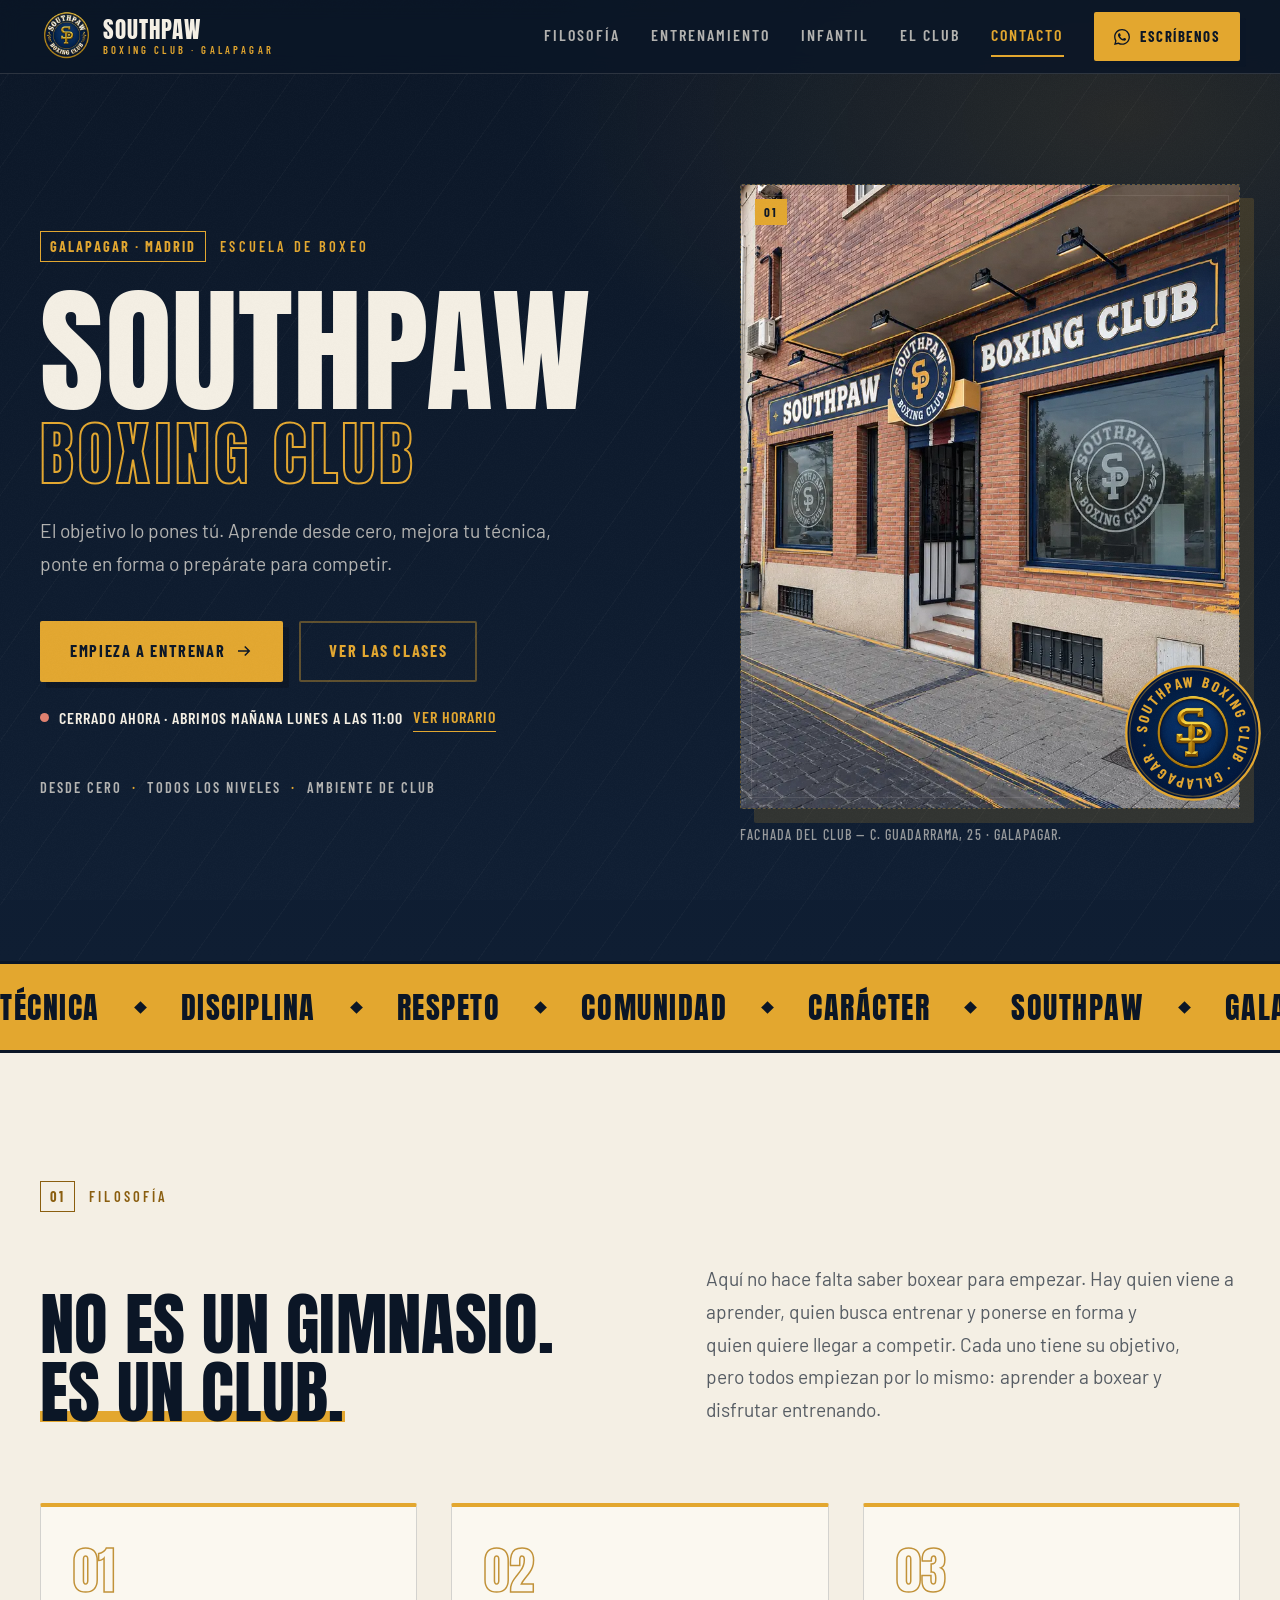
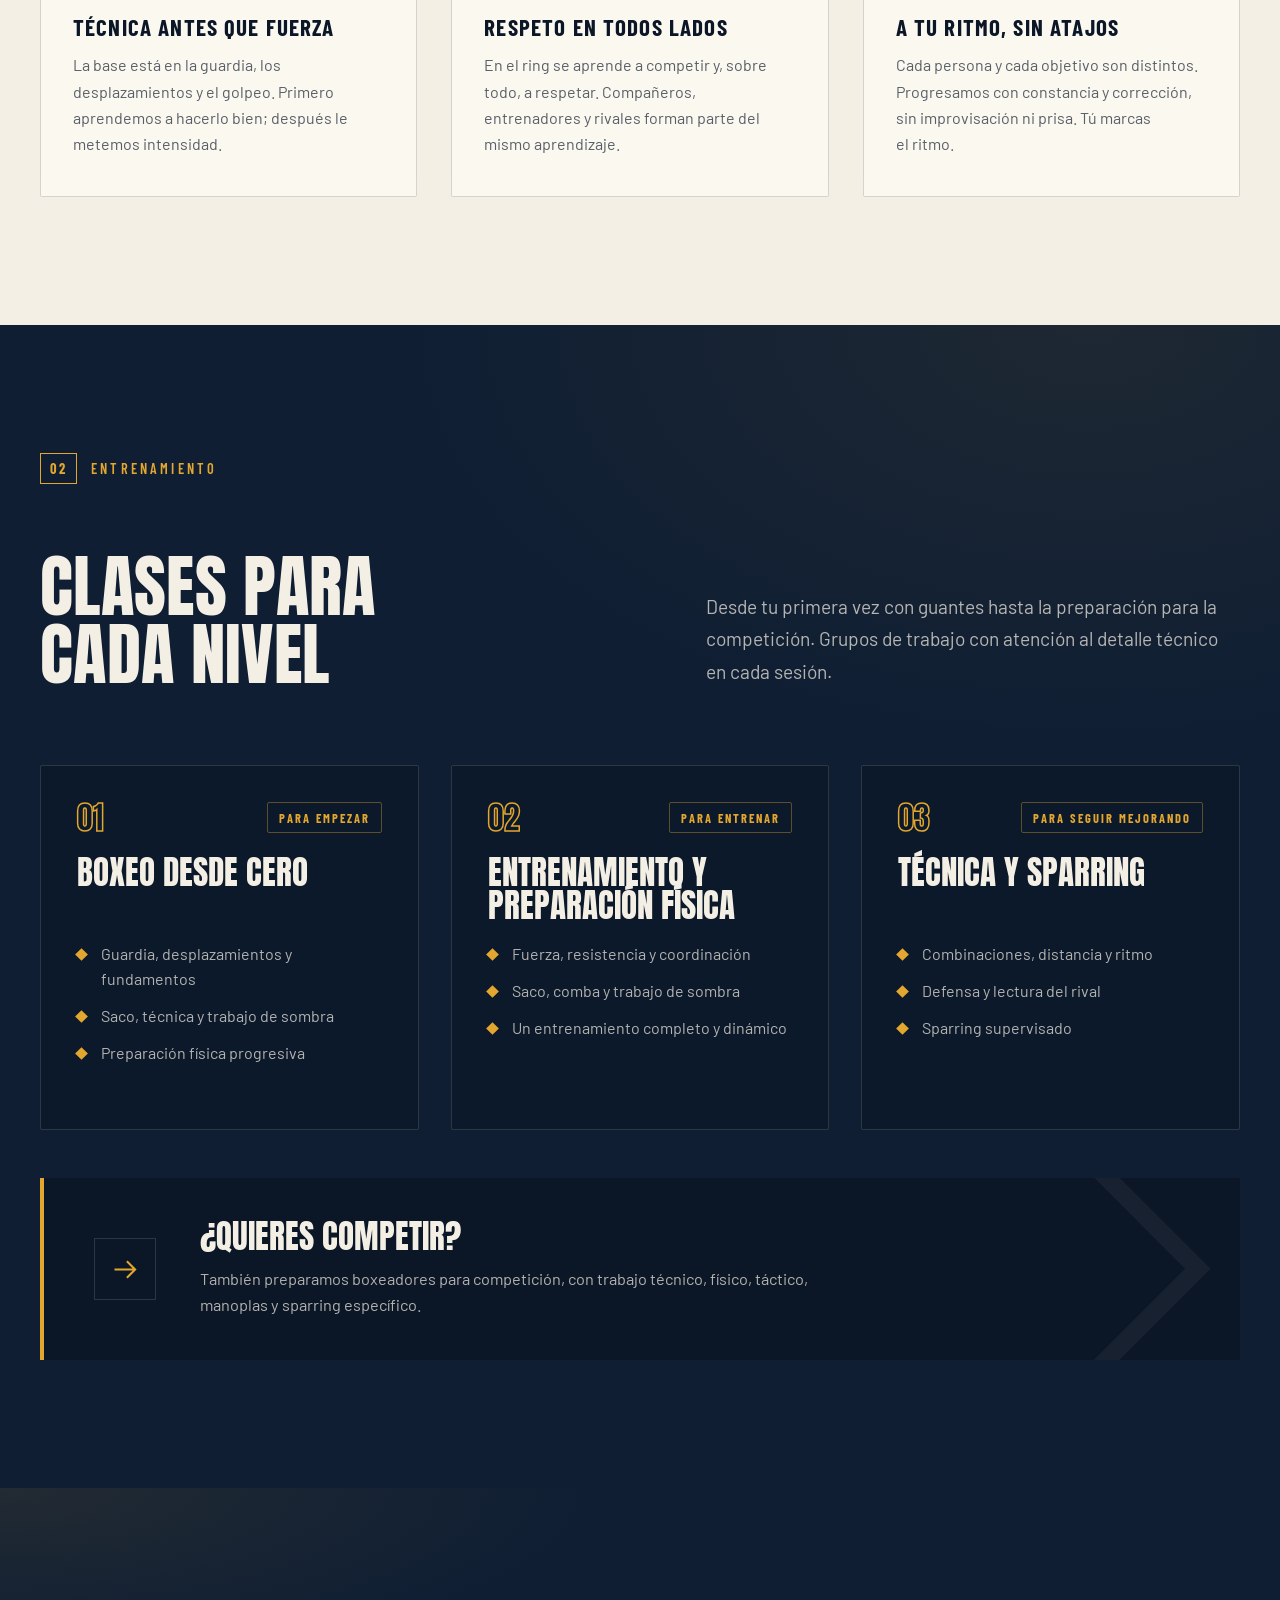
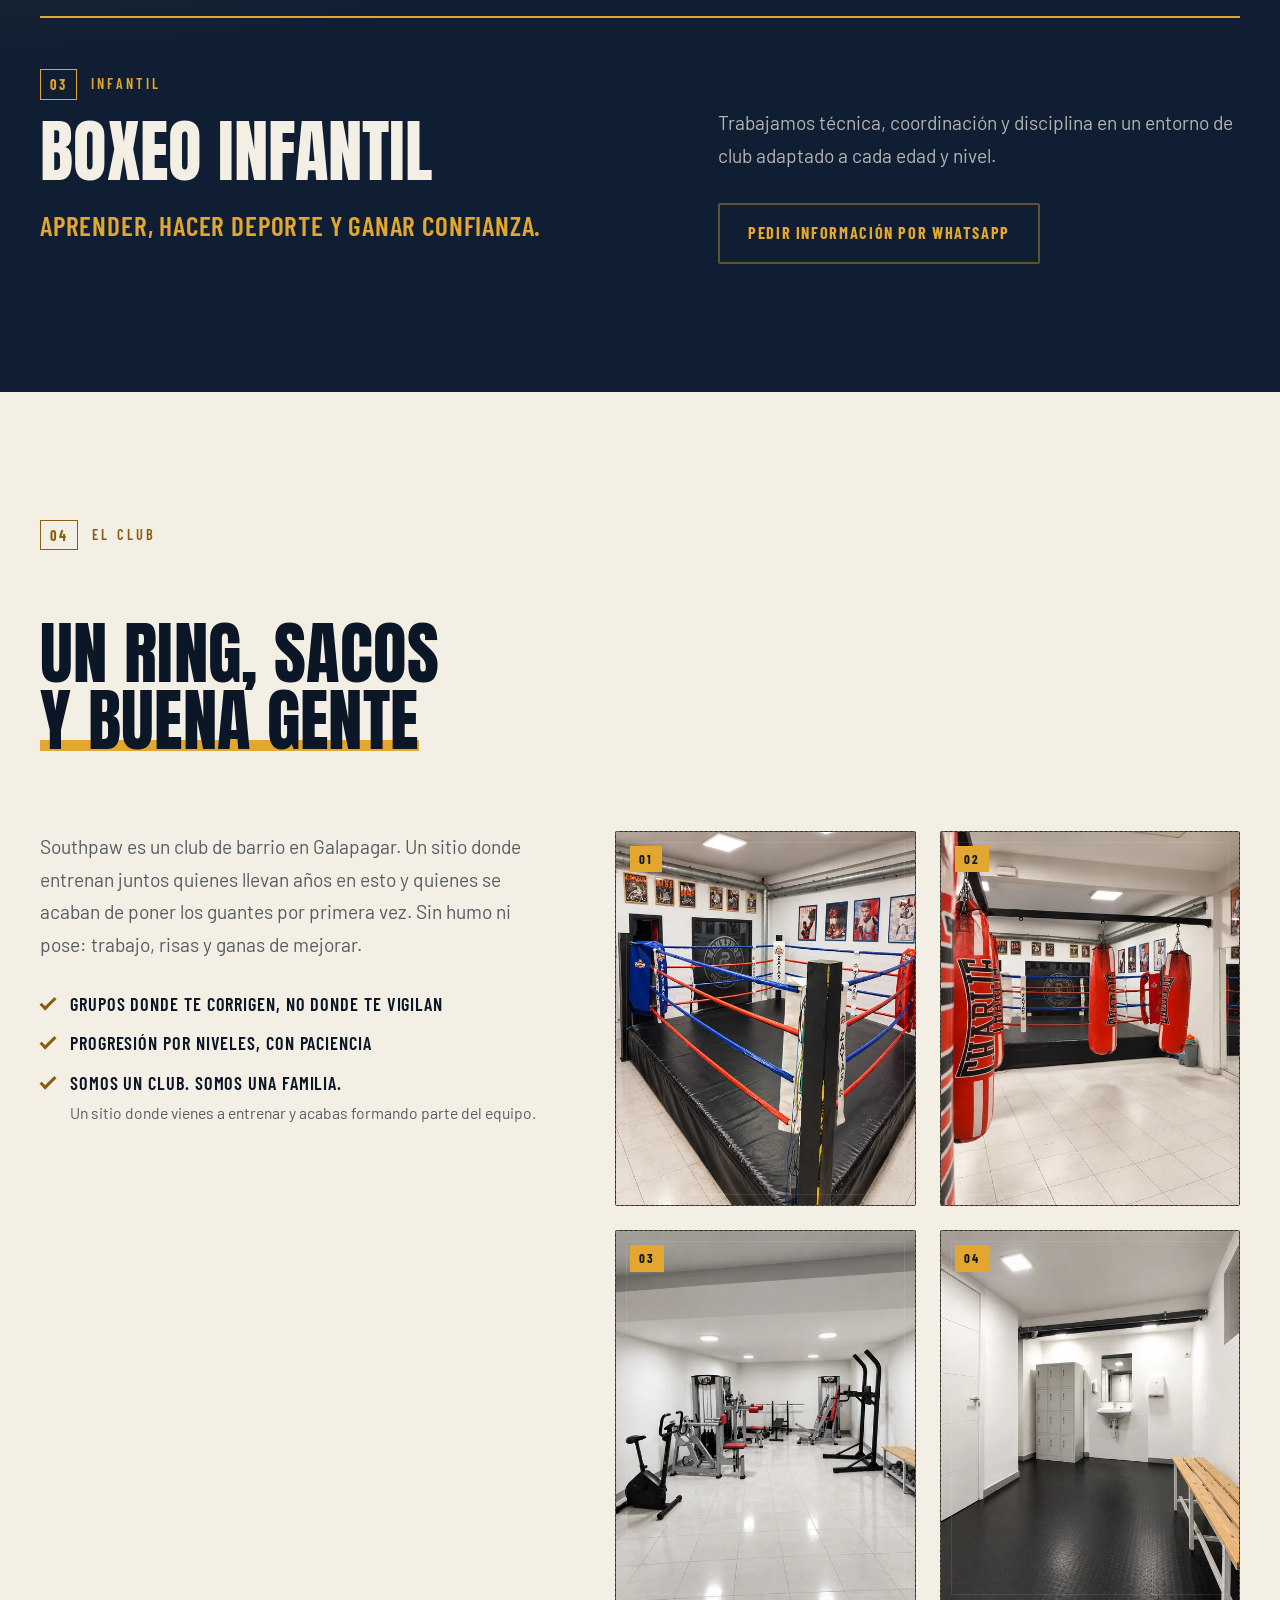
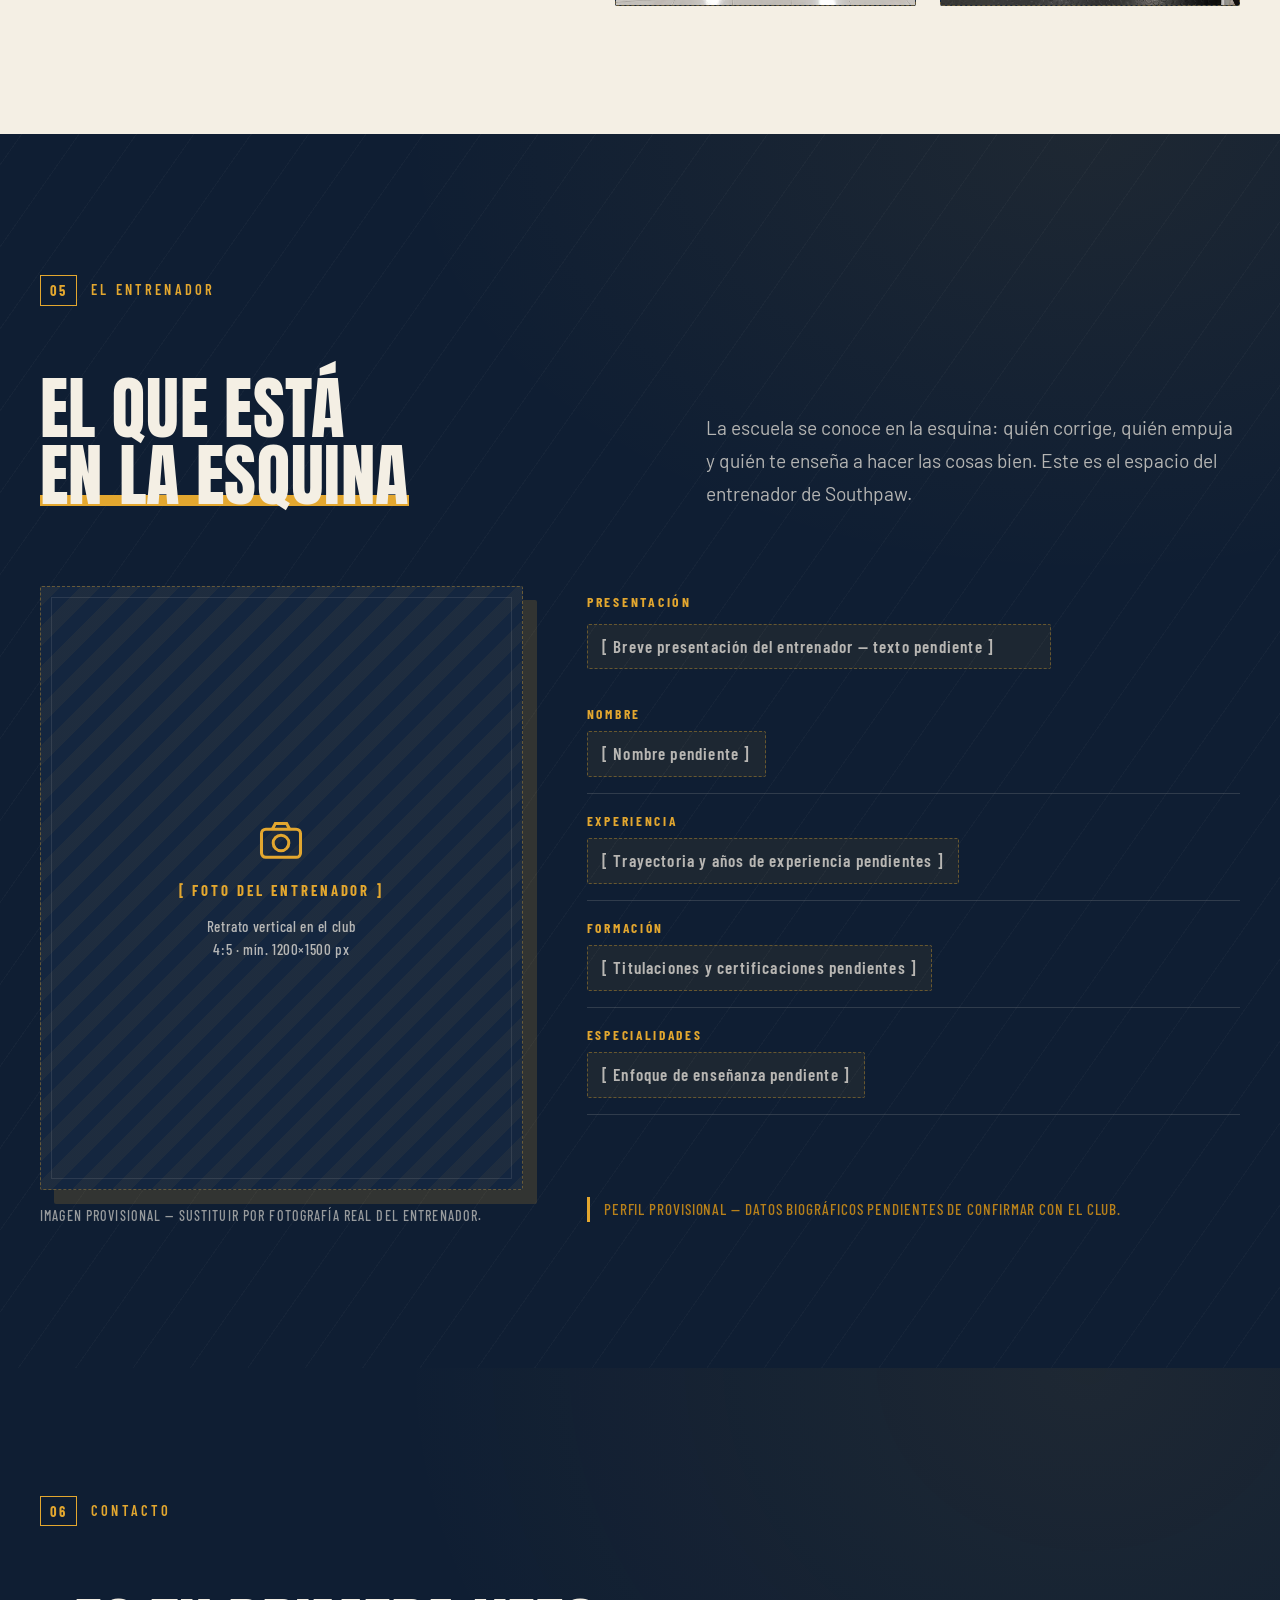
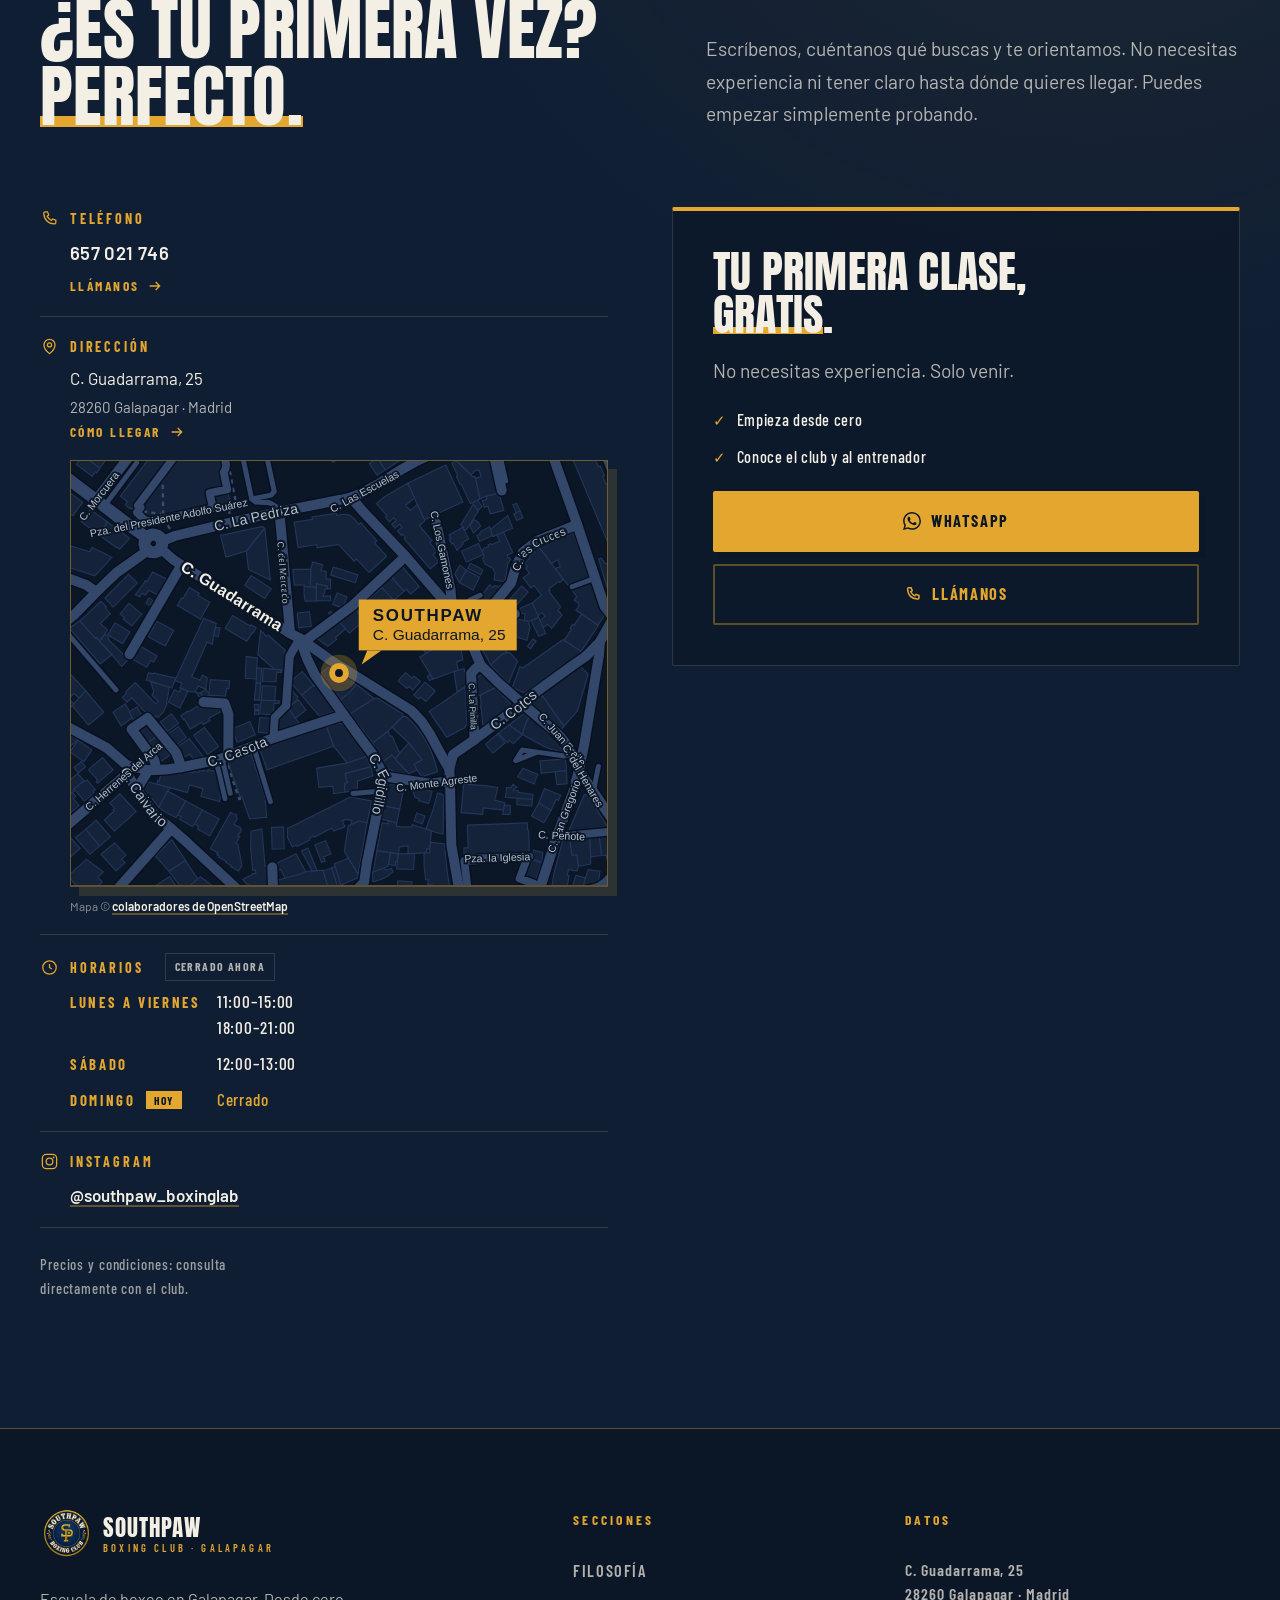
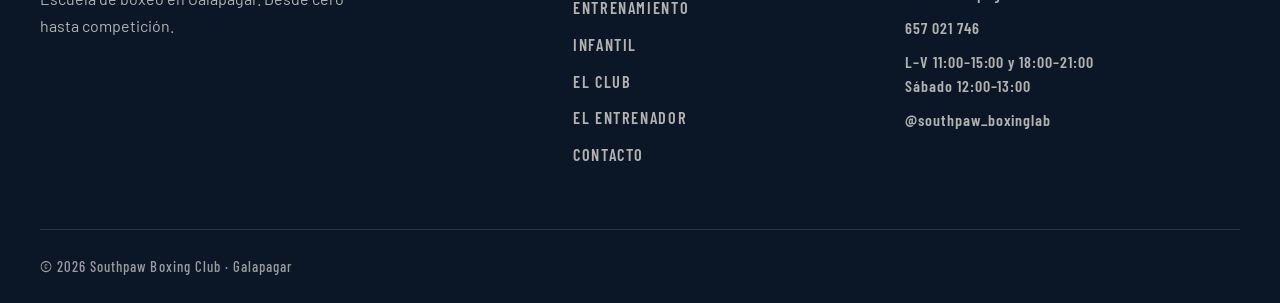
==== commit 7663ed1f: "feat: logo nítido en WebP (cabecera y pie) y logo vectorial guardado como archivo de marca Co-Author" ====
--- a/index.html
+++ b/index.html
@@ -39,7 +39,7 @@
     "description": "Escuela de boxeo en Galapagar: iniciación, técnica, sparring, preparación física y boxeo infantil.",
     "url": "https://southpaw.boxing-club.workers.dev/",
     "image": "https://southpaw.boxing-club.workers.dev/share.jpg",
-    "logo": "https://southpaw.boxing-club.workers.dev/assets/logo.svg",
+    "logo": "https://southpaw.boxing-club.workers.dev/assets/logo-640.webp",
     "sameAs": ["https://www.instagram.com/southpaw_boxinglab"],
     "telephone": "+34 657 02 17 46",
     "address": {
@@ -74,7 +74,7 @@
 
       <a class="brand" href="#inicio" aria-label="Southpaw Boxing Club · Galapagar — inicio">
         <span class="brand__mark brand__mark--logo">
-          <img src="assets/logo.svg" alt="Southpaw Boxing Club" width="1024" height="1053">
+          <img src="assets/logo-160.webp" srcset="assets/logo-160.webp 160w, assets/logo-320.webp 320w" sizes="51px" alt="Southpaw Boxing Club" width="160" height="162">
         </span>
         <span class="brand__text">
           <span class="brand__name">Southpaw</span>
@@ -587,7 +587,7 @@
       <div class="footer__brand">
         <a class="brand" href="#inicio" aria-label="Southpaw Boxing Club · Galapagar — inicio">
           <span class="brand__mark brand__mark--logo">
-            <img src="assets/logo.svg" alt="Southpaw Boxing Club" width="1024" height="1053">
+            <img src="assets/logo-160.webp" srcset="assets/logo-160.webp 160w, assets/logo-320.webp 320w" sizes="51px" alt="Southpaw Boxing Club" width="160" height="162">
           </span>
           <span class="brand__text">
             <span class="brand__name">Southpaw</span>
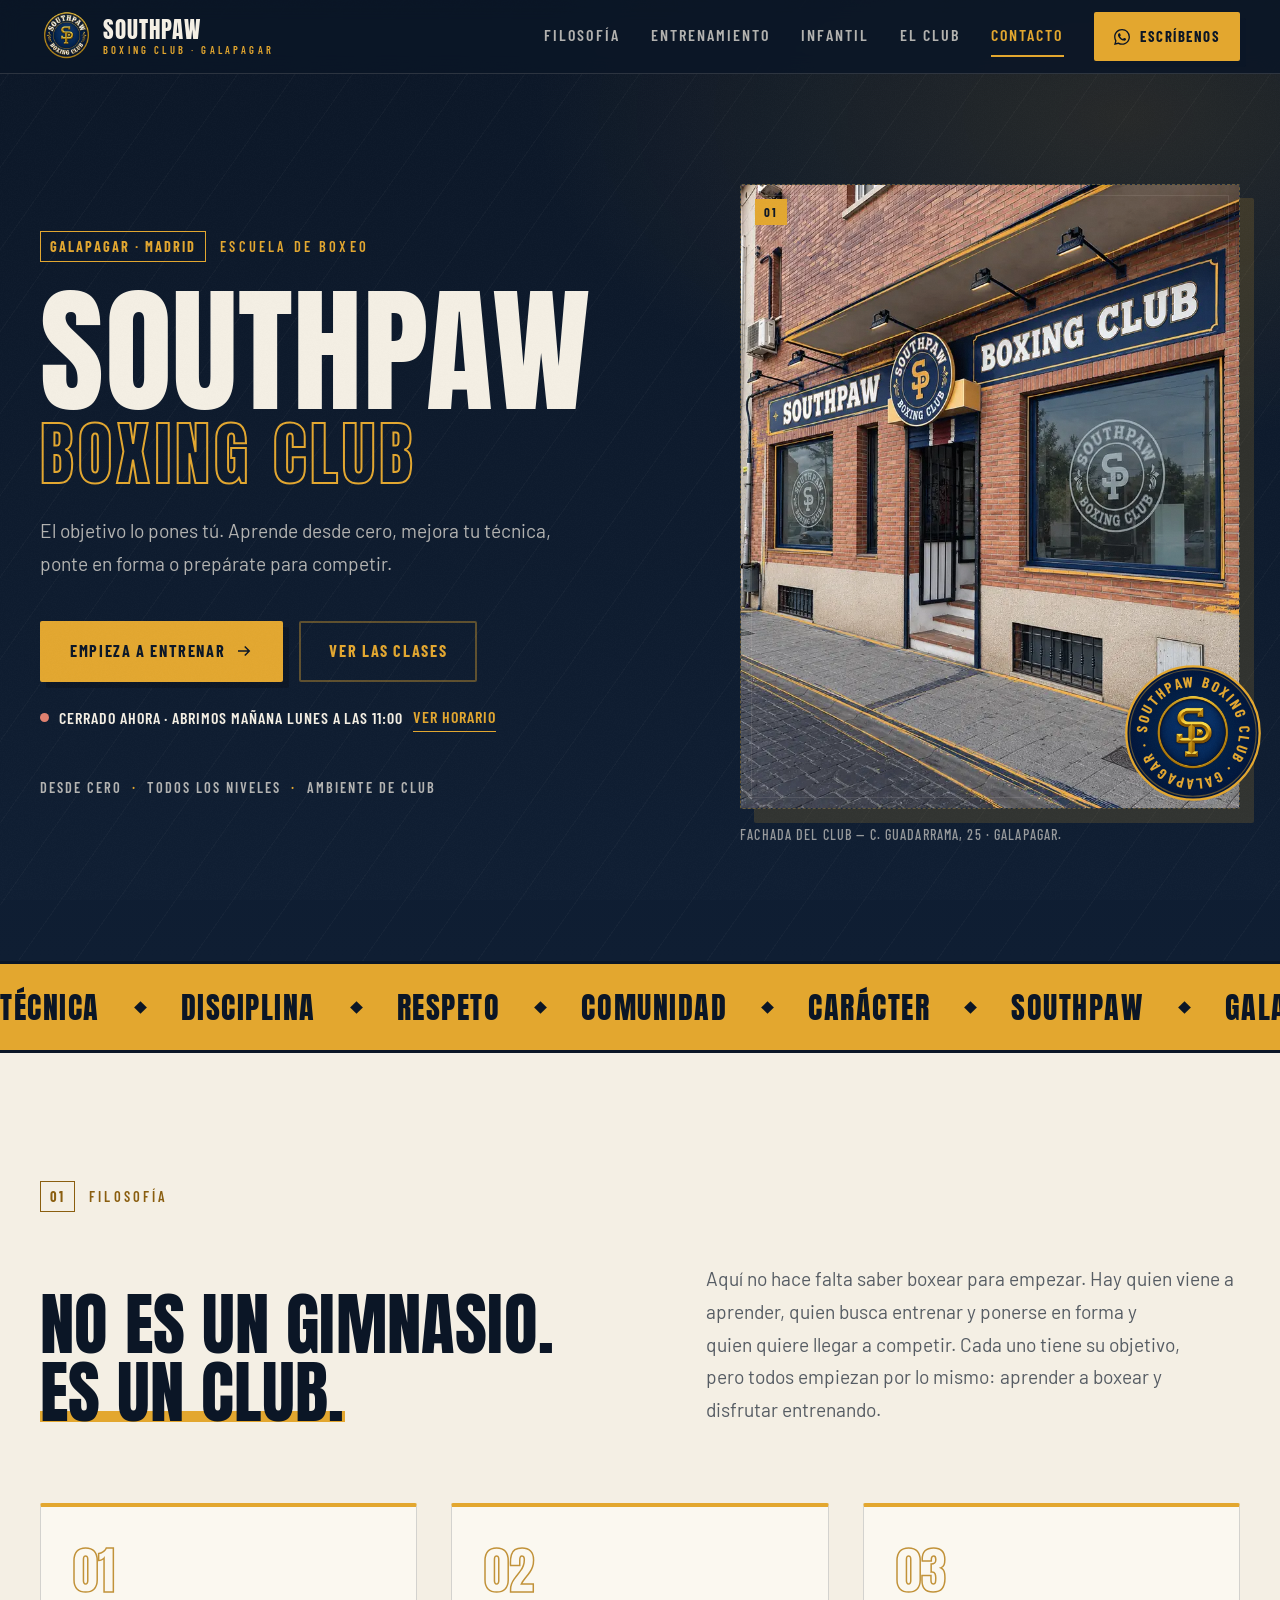
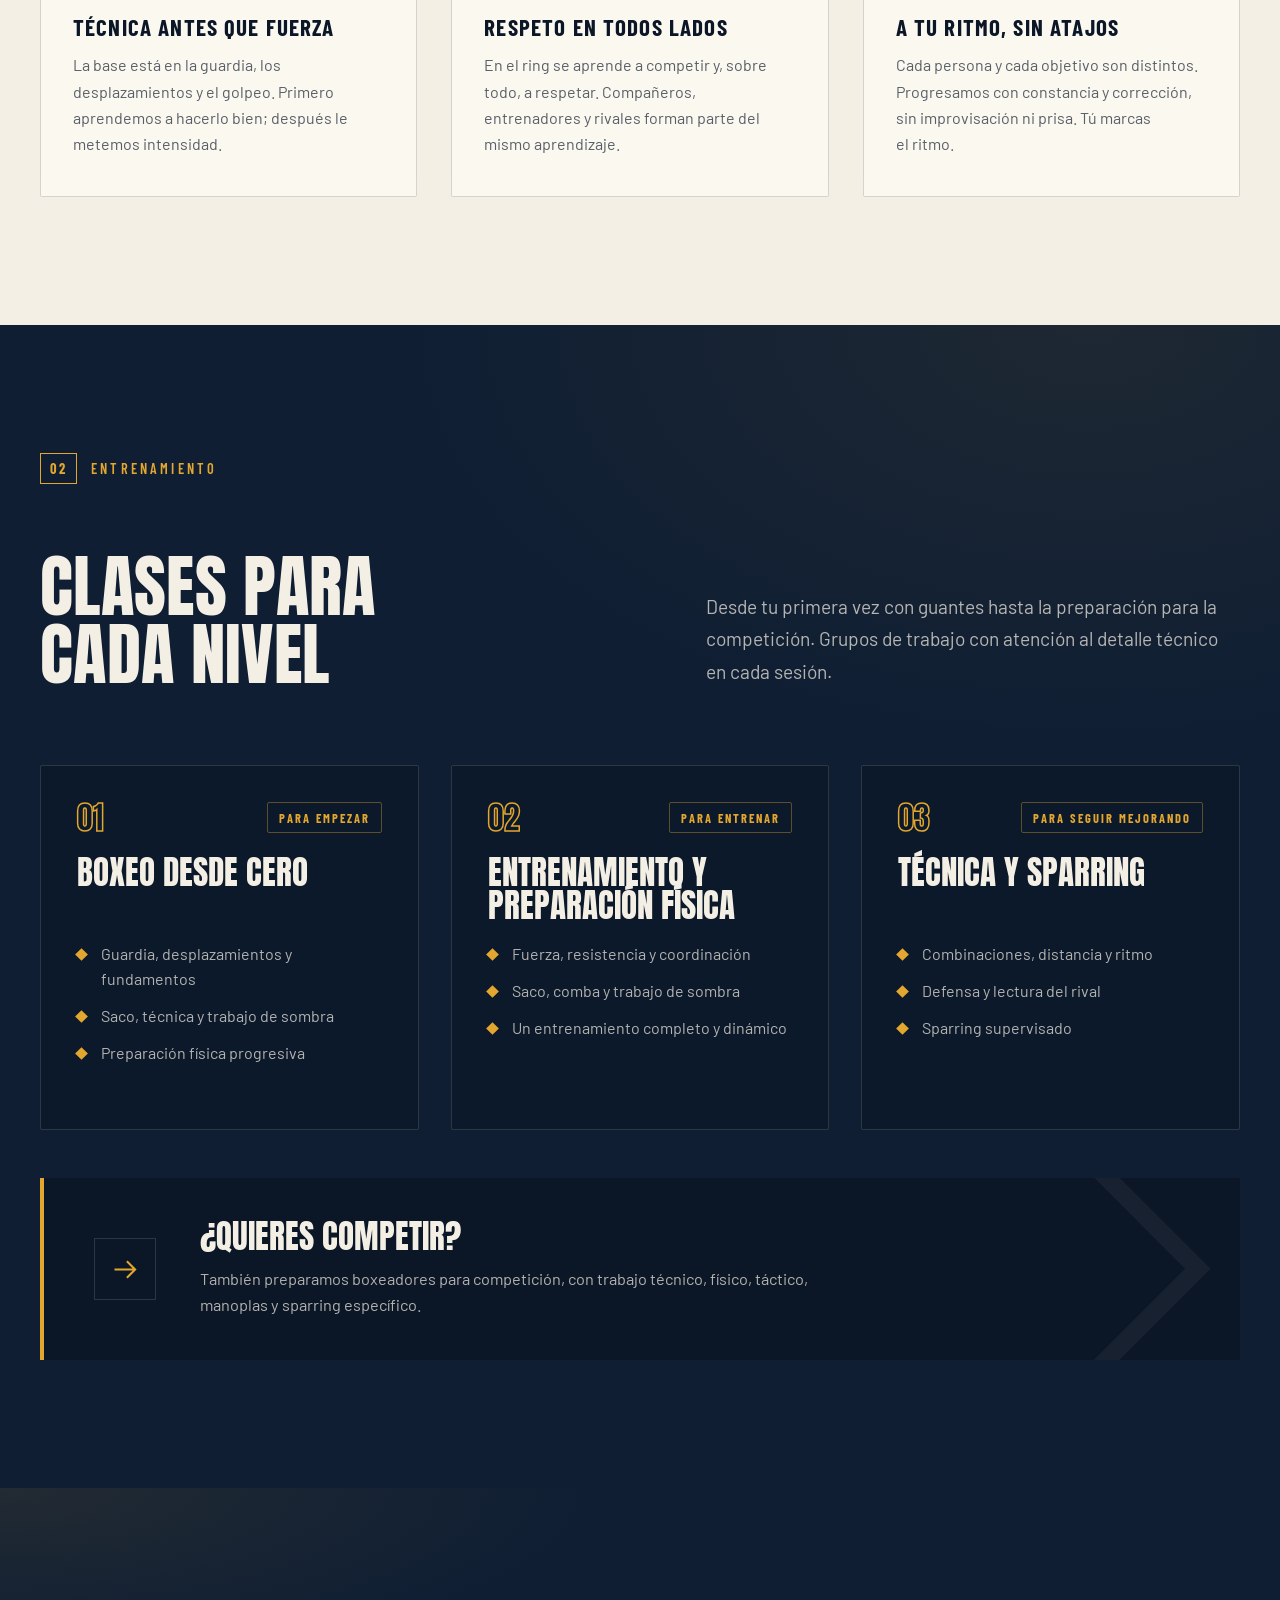
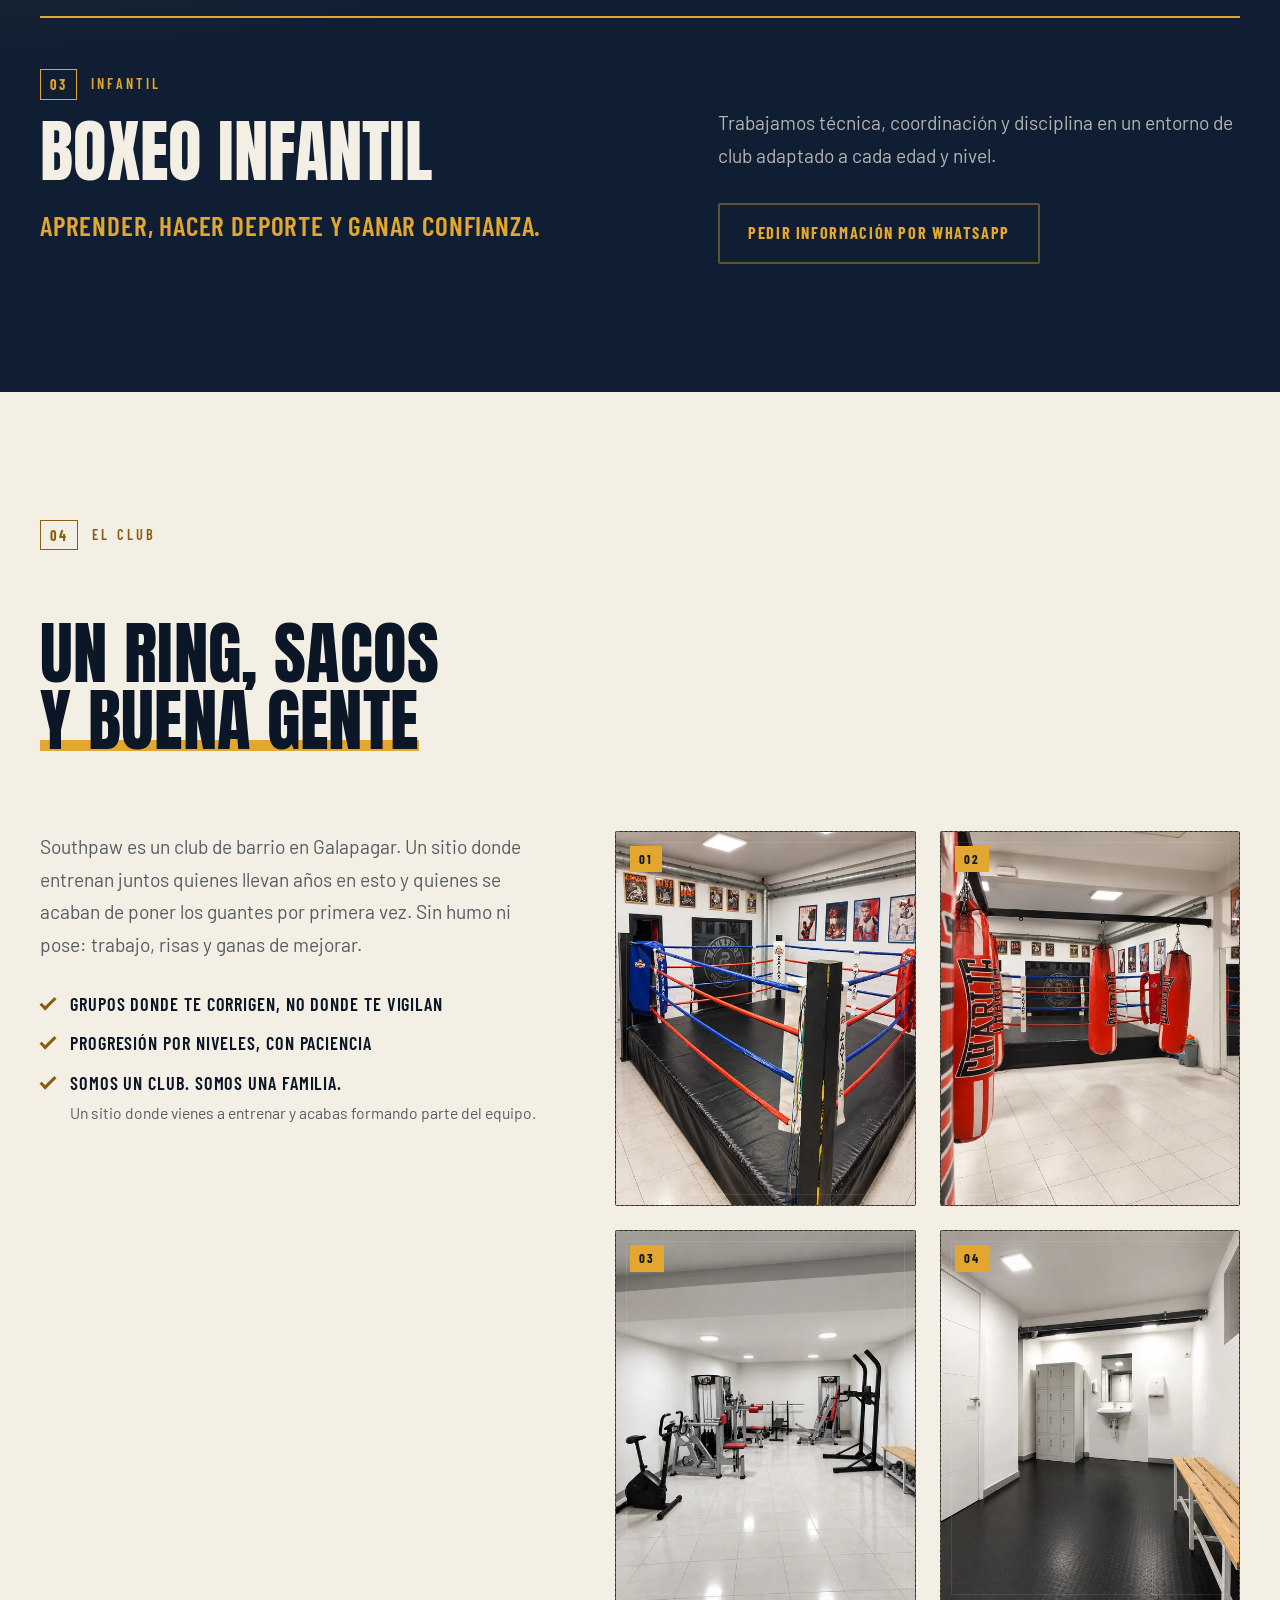
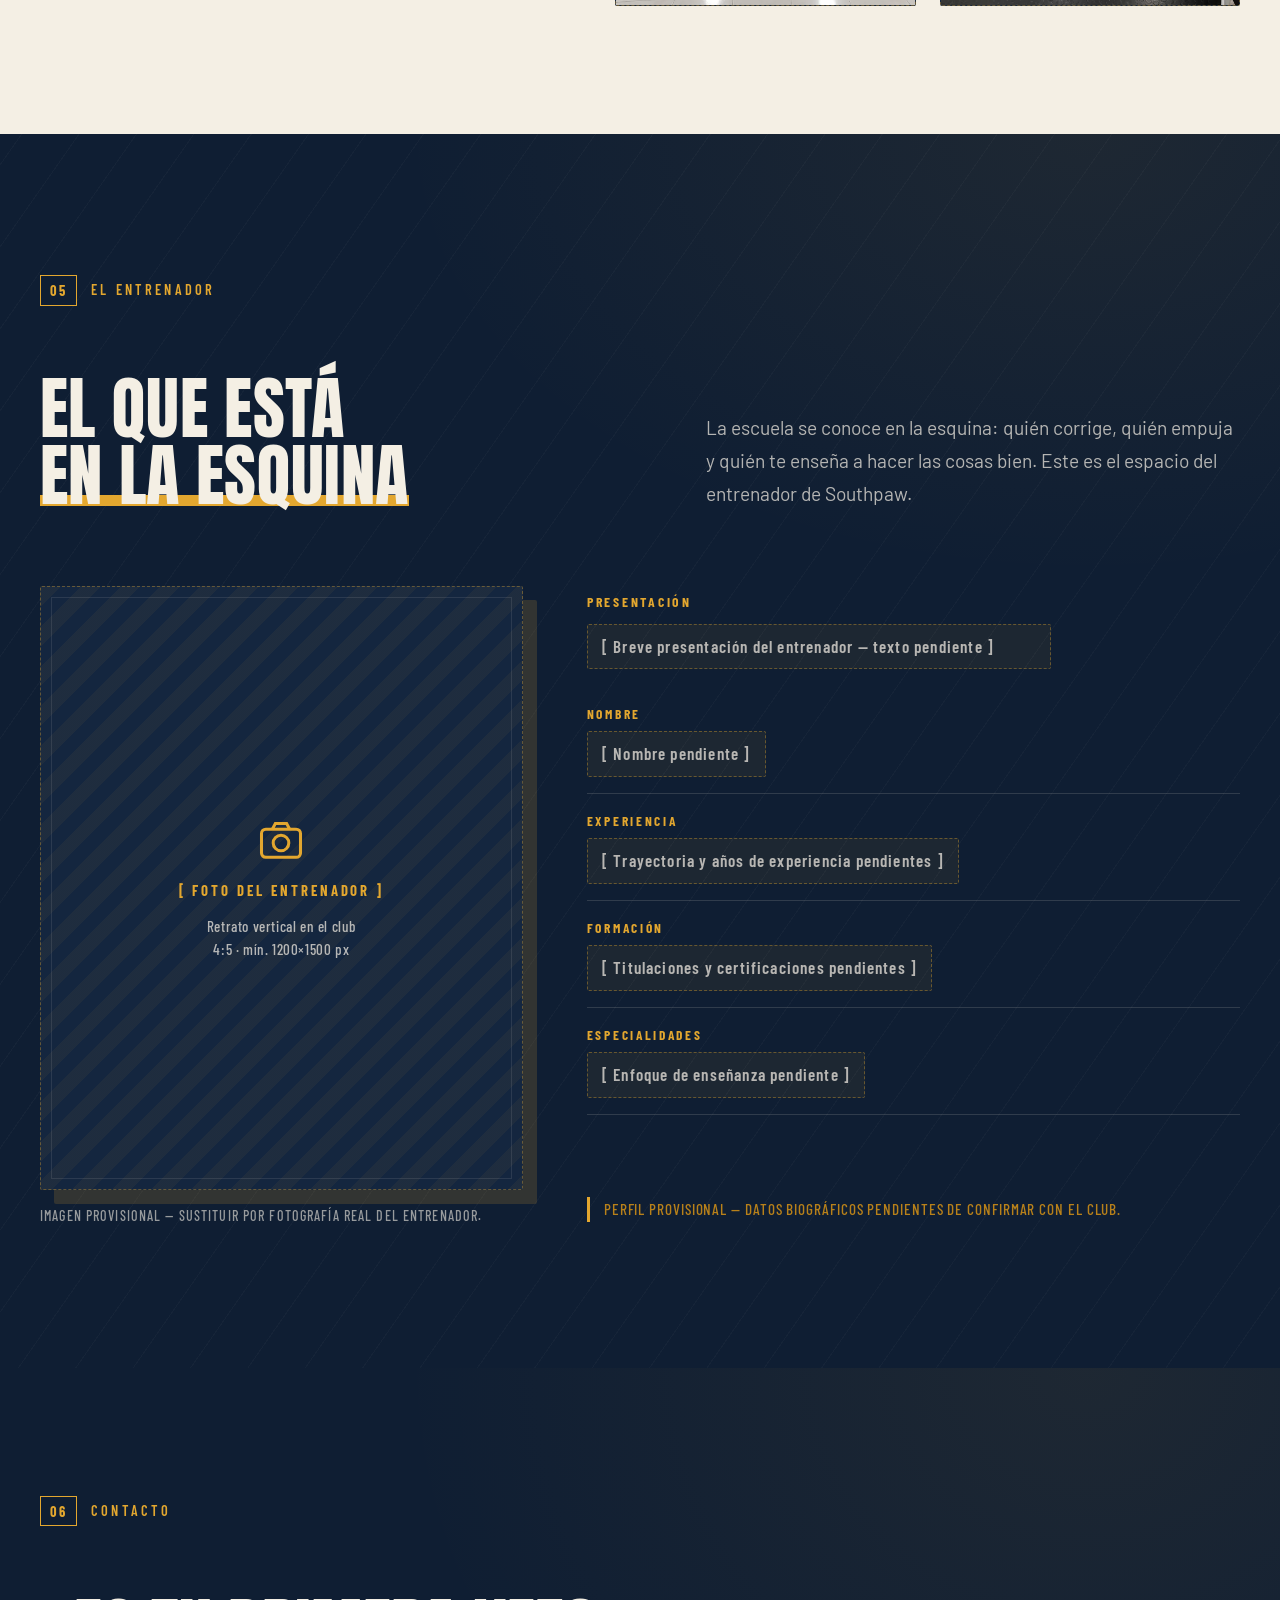
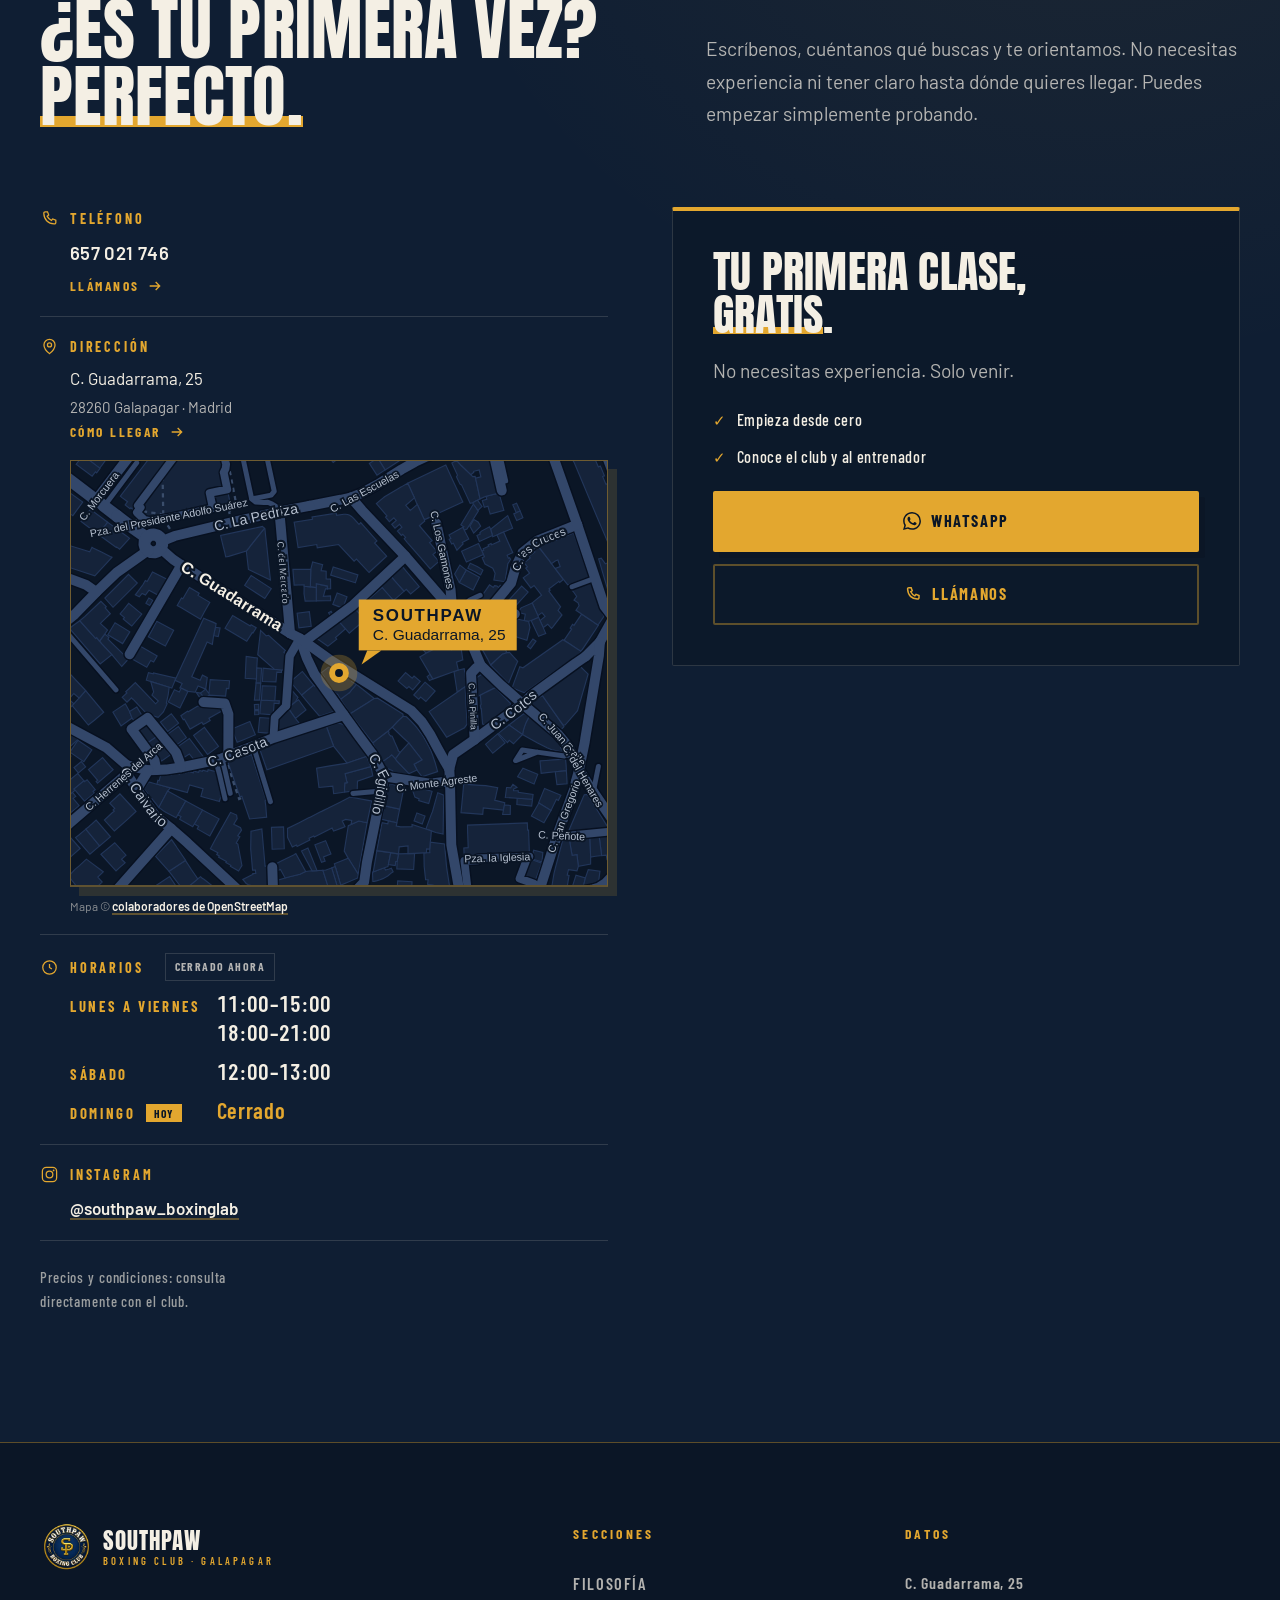
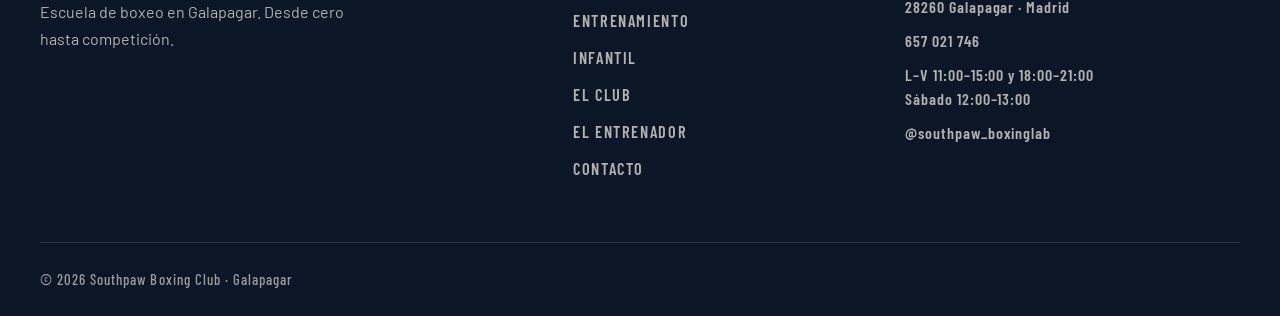
==== commit 3f8ea581: "diseño(horario): horas más grandes y legibles Co-Authored-By: Claude Opus 5.5 <noreply@anthropic.com" ====
--- a/index.html
+++ b/index.html
@@ -28,7 +28,7 @@
   <link rel="preload" href="/assets/fonts/anton-latin-400-normal.woff2" as="font" type="font/woff2" crossorigin>
   <link rel="preload" href="/assets/fonts/barlow-condensed-latin-600-normal.woff2" as="font" type="font/woff2" crossorigin>
   <link rel="preload" as="image" href="/assets/fachada-1122.webp" imagesrcset="/assets/fachada-560.webp 560w, /assets/fachada-760.webp 760w, /assets/fachada-1122.webp 1122w" imagesizes="(max-width: 767px) 60vw, 45vw" fetchpriority="high">
-  <link rel="stylesheet" href="/styles.css?v=20261125d">
+  <link rel="stylesheet" href="/styles.css?v=20261125g">
 
   <script type="application/ld+json">
   {
@@ -627,7 +627,7 @@
     <svg viewBox="0 0 24 24" aria-hidden="true" fill="currentColor"><path d="M17.472 14.382c-.297-.149-1.758-.867-2.03-.967-.273-.099-.471-.148-.67.15-.197.297-.767.966-.94 1.164-.173.199-.347.223-.644.075-.297-.15-1.255-.463-2.39-1.475-.883-.788-1.48-1.761-1.653-2.059-.173-.297-.018-.458.13-.606.134-.133.298-.347.446-.52.149-.174.198-.298.298-.497.099-.198.05-.371-.025-.52-.075-.149-.669-1.612-.916-2.207-.242-.579-.487-.5-.669-.51-.173-.008-.371-.01-.57-.01-.198 0-.52.074-.792.372-.272.297-1.04 1.016-1.04 2.479 0 1.462 1.065 2.875 1.213 3.074.149.198 2.096 3.2 5.077 4.487.709.306 1.262.489 1.694.625.712.227 1.36.195 1.871.118.571-.085 1.758-.719 2.006-1.413.248-.694.248-1.289.173-1.413-.074-.124-.272-.198-.57-.347m-5.421 7.403h-.004a9.87 9.87 0 01-5.031-1.378l-.361-.214-3.741.982.998-3.648-.235-.374a9.86 9.86 0 01-1.51-5.26c.001-5.45 4.436-9.884 9.888-9.884 2.64 0 5.122 1.03 6.988 2.898a9.825 9.825 0 012.893 6.994c-.003 5.45-4.437 9.884-9.885 9.884m8.413-18.297A11.815 11.815 0 0012.05 0C5.495 0 .16 5.335.157 11.892c0 2.096.547 4.142 1.588 5.945L.057 24l6.305-1.654a11.882 11.882 0 005.683 1.448h.005c6.554 0 11.89-5.335 11.893-11.893a11.821 11.821 0 00-3.48-8.413z"/></svg>
   </a>
 
-  <script src="/main.js?v=20261125d"></script>
+  <script src="/main.js?v=20261125g"></script>
   <!-- Cloudflare Web Analytics de la cuenta de Southpaw (sin cookies) -->
   <script type="module" src="https://static.cloudflareinsights.com/beacon.min.js" data-cf-beacon='{"token": "c73e4c79c997418f911c77540fdf3ba2"}'></script>
 </body>
--- a/styles.css
+++ b/styles.css
@@ -66,6 +66,8 @@
 
 html {
   scroll-behavior: smooth;
+  /* cualquier salto a un #ancla deja libre la cabecera fija */
+  scroll-padding-top: calc(var(--header-h) + 16px);
   -webkit-text-size-adjust: 100%;
 }
 
@@ -140,7 +142,6 @@
 
 .section {
   padding-block: clamp(72px, 10vw, 132px);
-  scroll-margin-top: var(--header-h);
   position: relative;
 }
 
@@ -510,6 +511,12 @@
   color: var(--on-navy-soft);
 }
 .hero__chips { column-gap: 0; }
+@media (max-width: 640px) {
+  /* móvil: las tres etiquetas siempre en una línea */
+  .hero__chips { flex-wrap: nowrap; white-space: nowrap; }
+  .hero__chips li { font-size: clamp(10px, 3.35vw, 0.9rem); letter-spacing: 0.08em; }
+  .hero__chips li:not(:last-child)::after { margin: 0 0.45em; }
+}
 .hero__chips li:not(:last-child)::after {
   content: "·";
   margin: 0 10px;
@@ -1241,11 +1248,12 @@
   color: var(--gold-500);
 }
 .schedule__time {
-  font-weight: 500;
-  font-size: 1.08rem;
-  letter-spacing: 0.05em;
+  font-weight: 600;
+  font-size: 1.4rem;
+  letter-spacing: 0.03em;
+  font-variant-numeric: tabular-nums;
   color: var(--paper);
-  line-height: 1.5;
+  line-height: 1.3;
 }
 .schedule__time--closed { color: var(--on-navy-soft); }
 .schedule li.is-today .schedule__day::after {
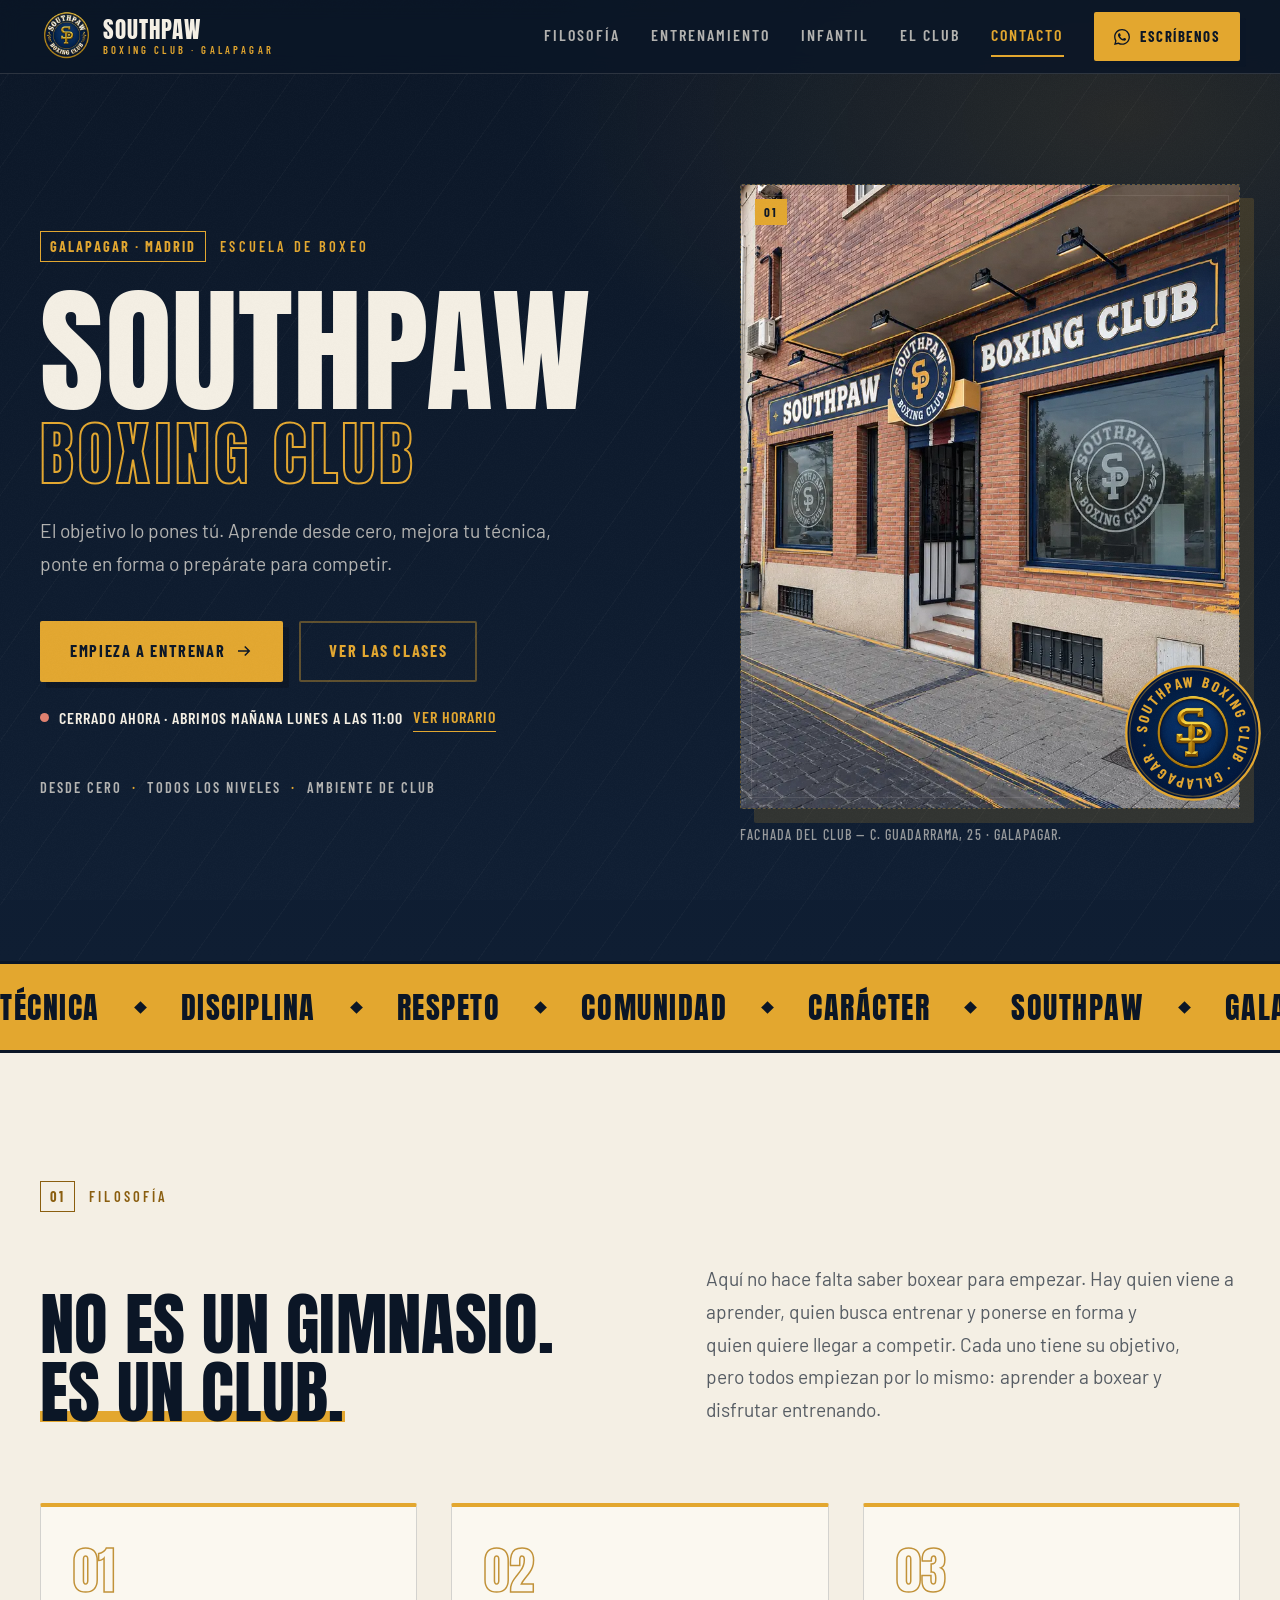
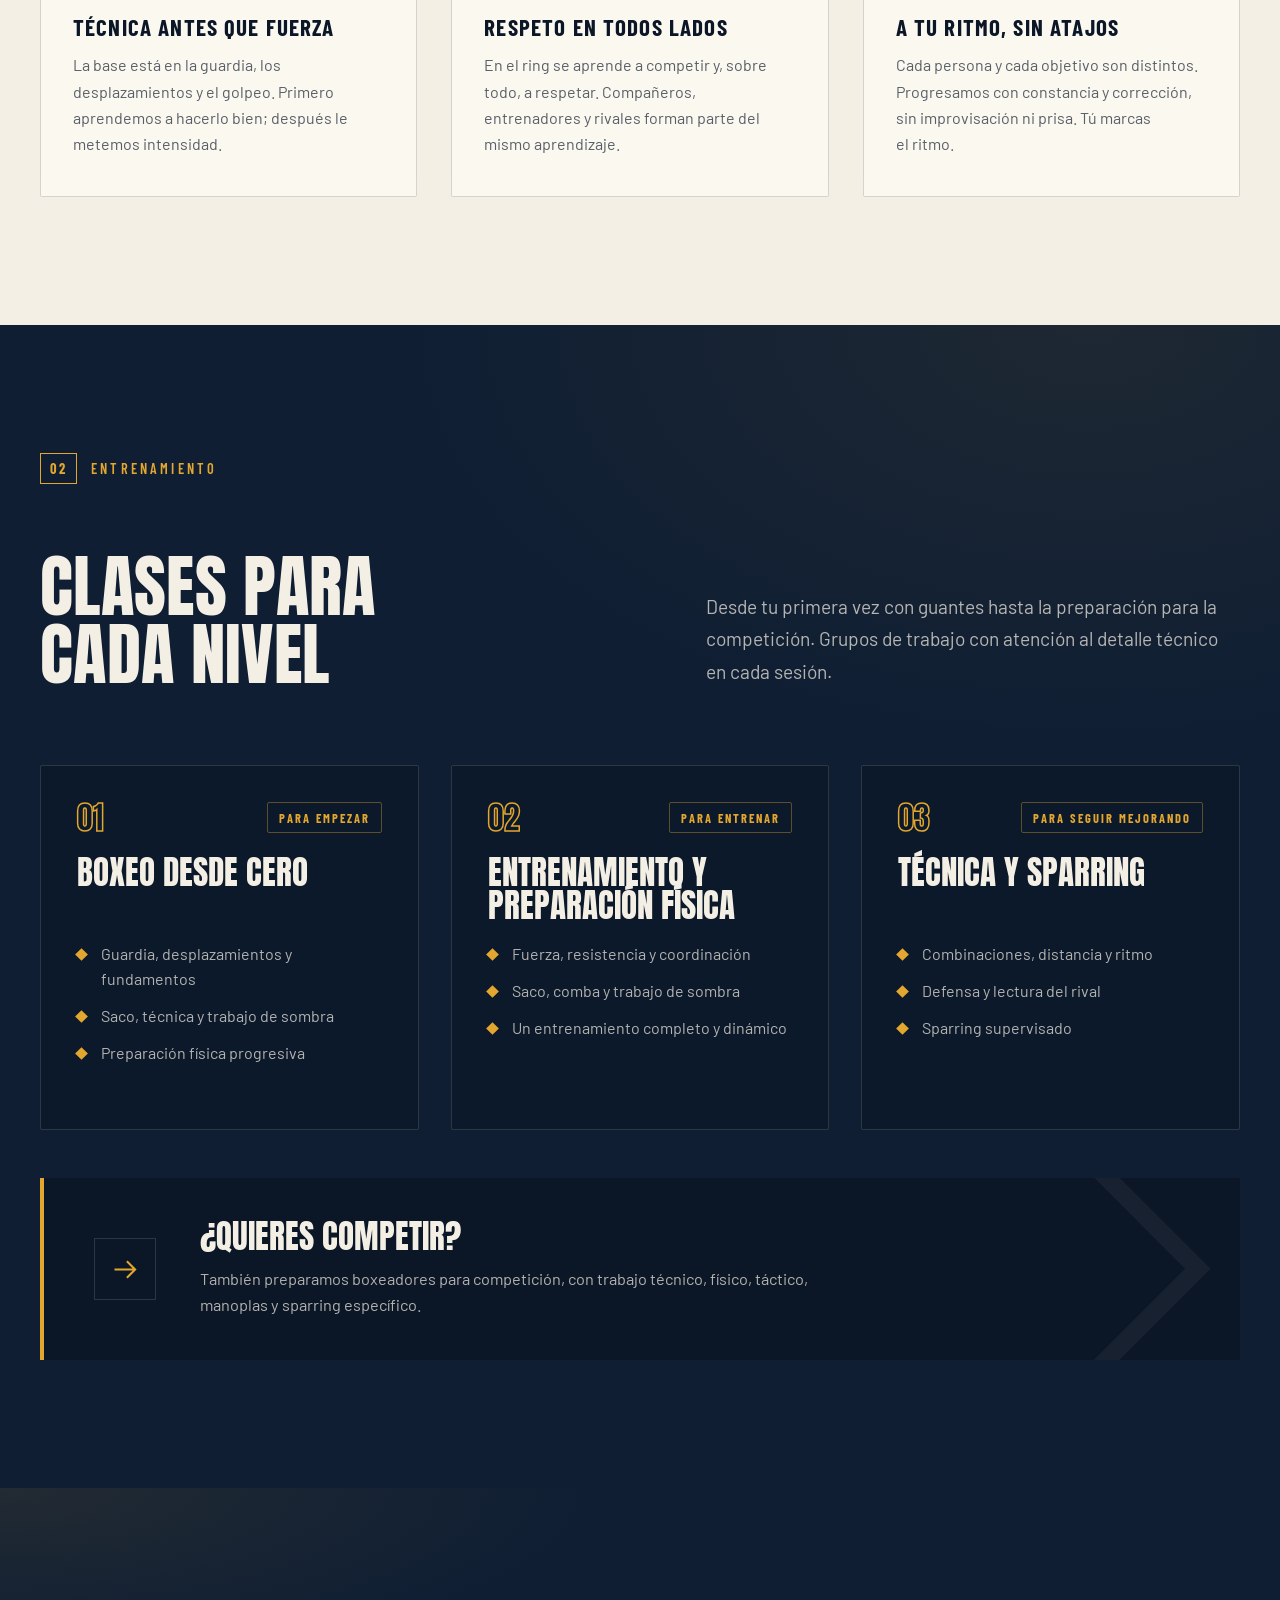
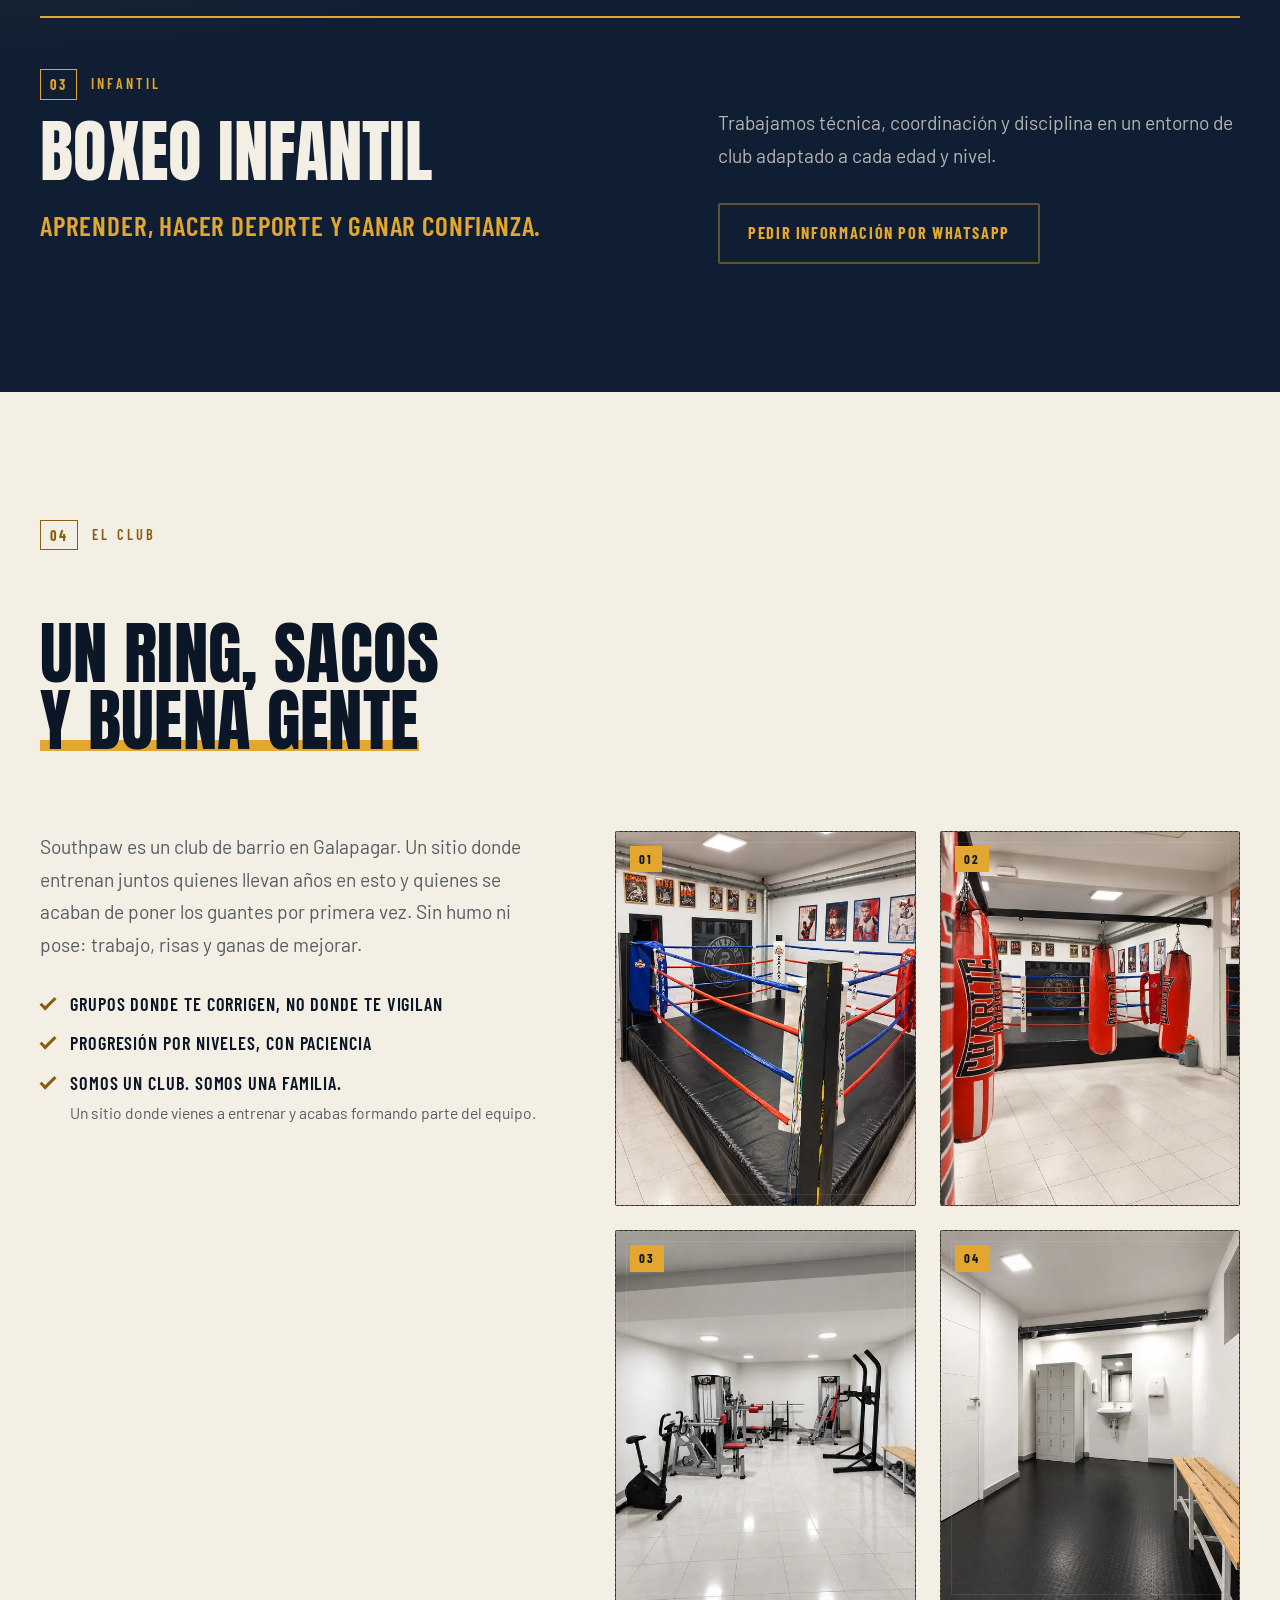
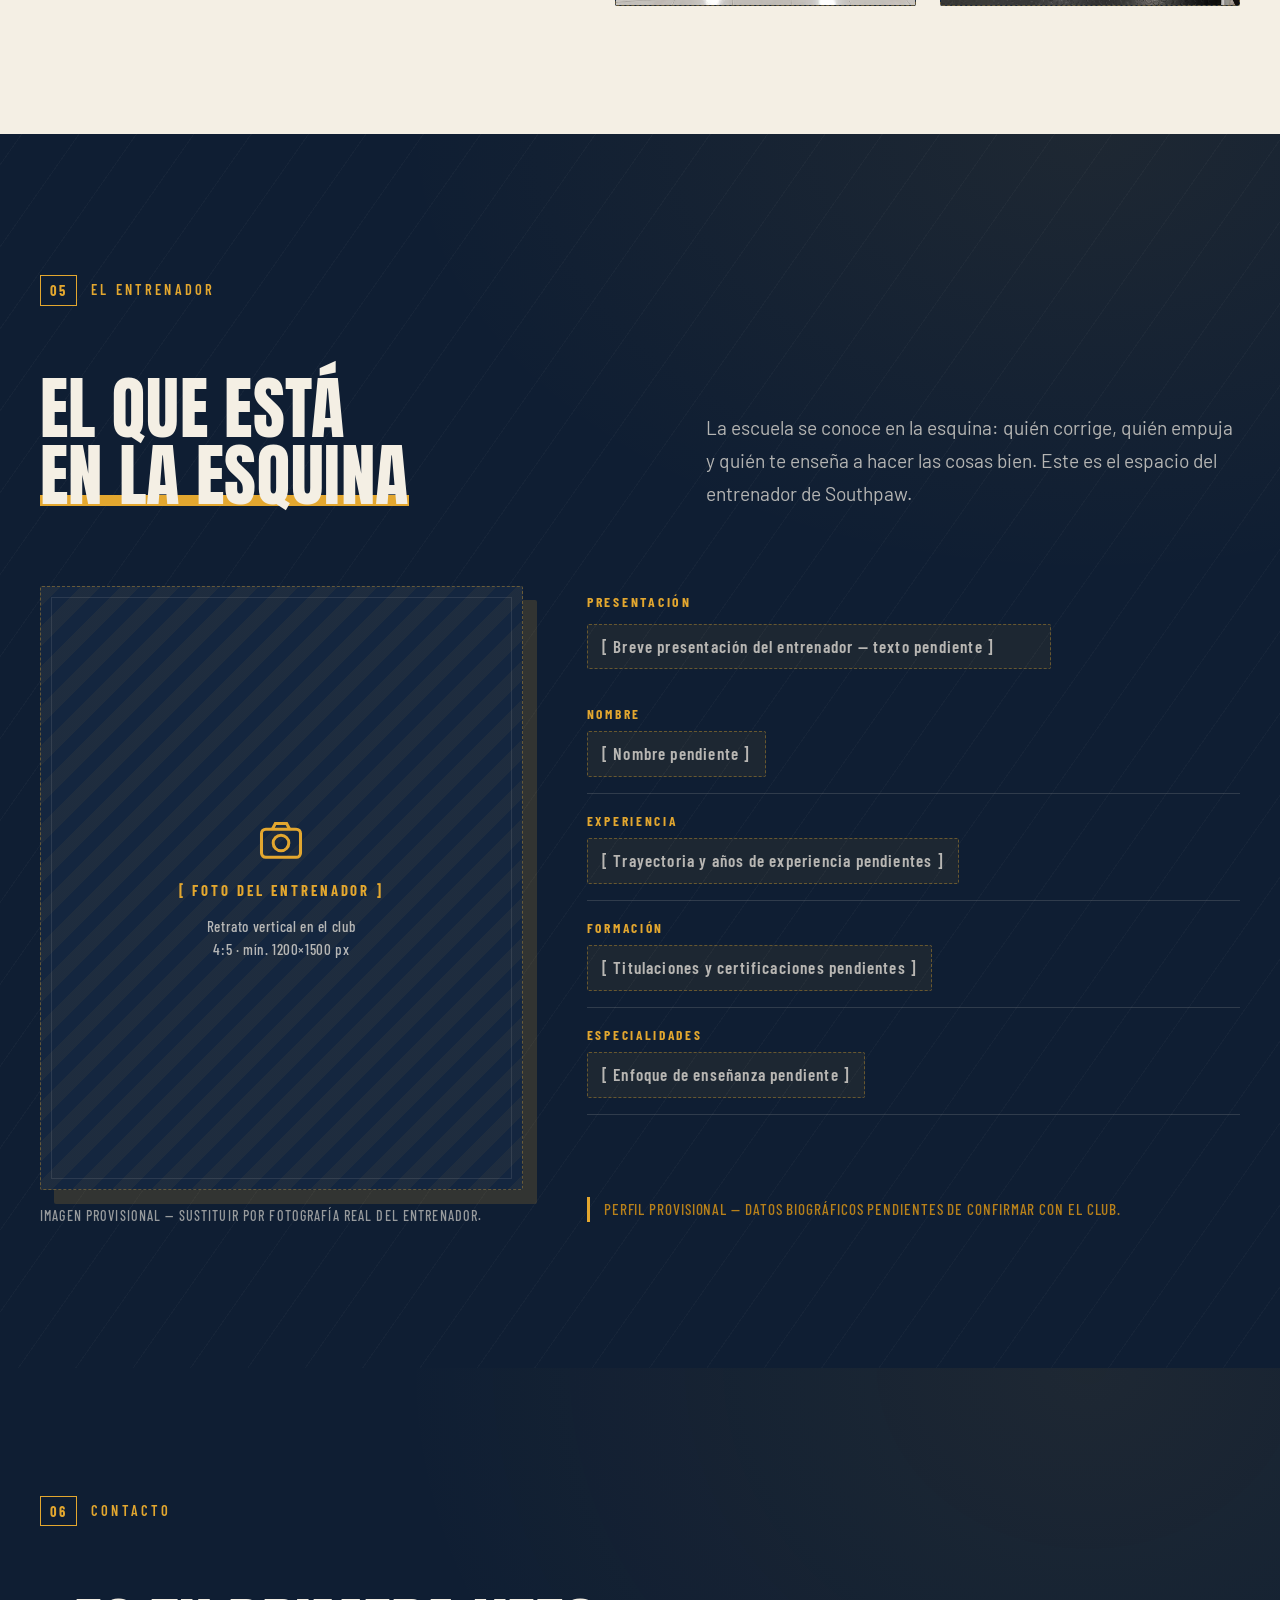
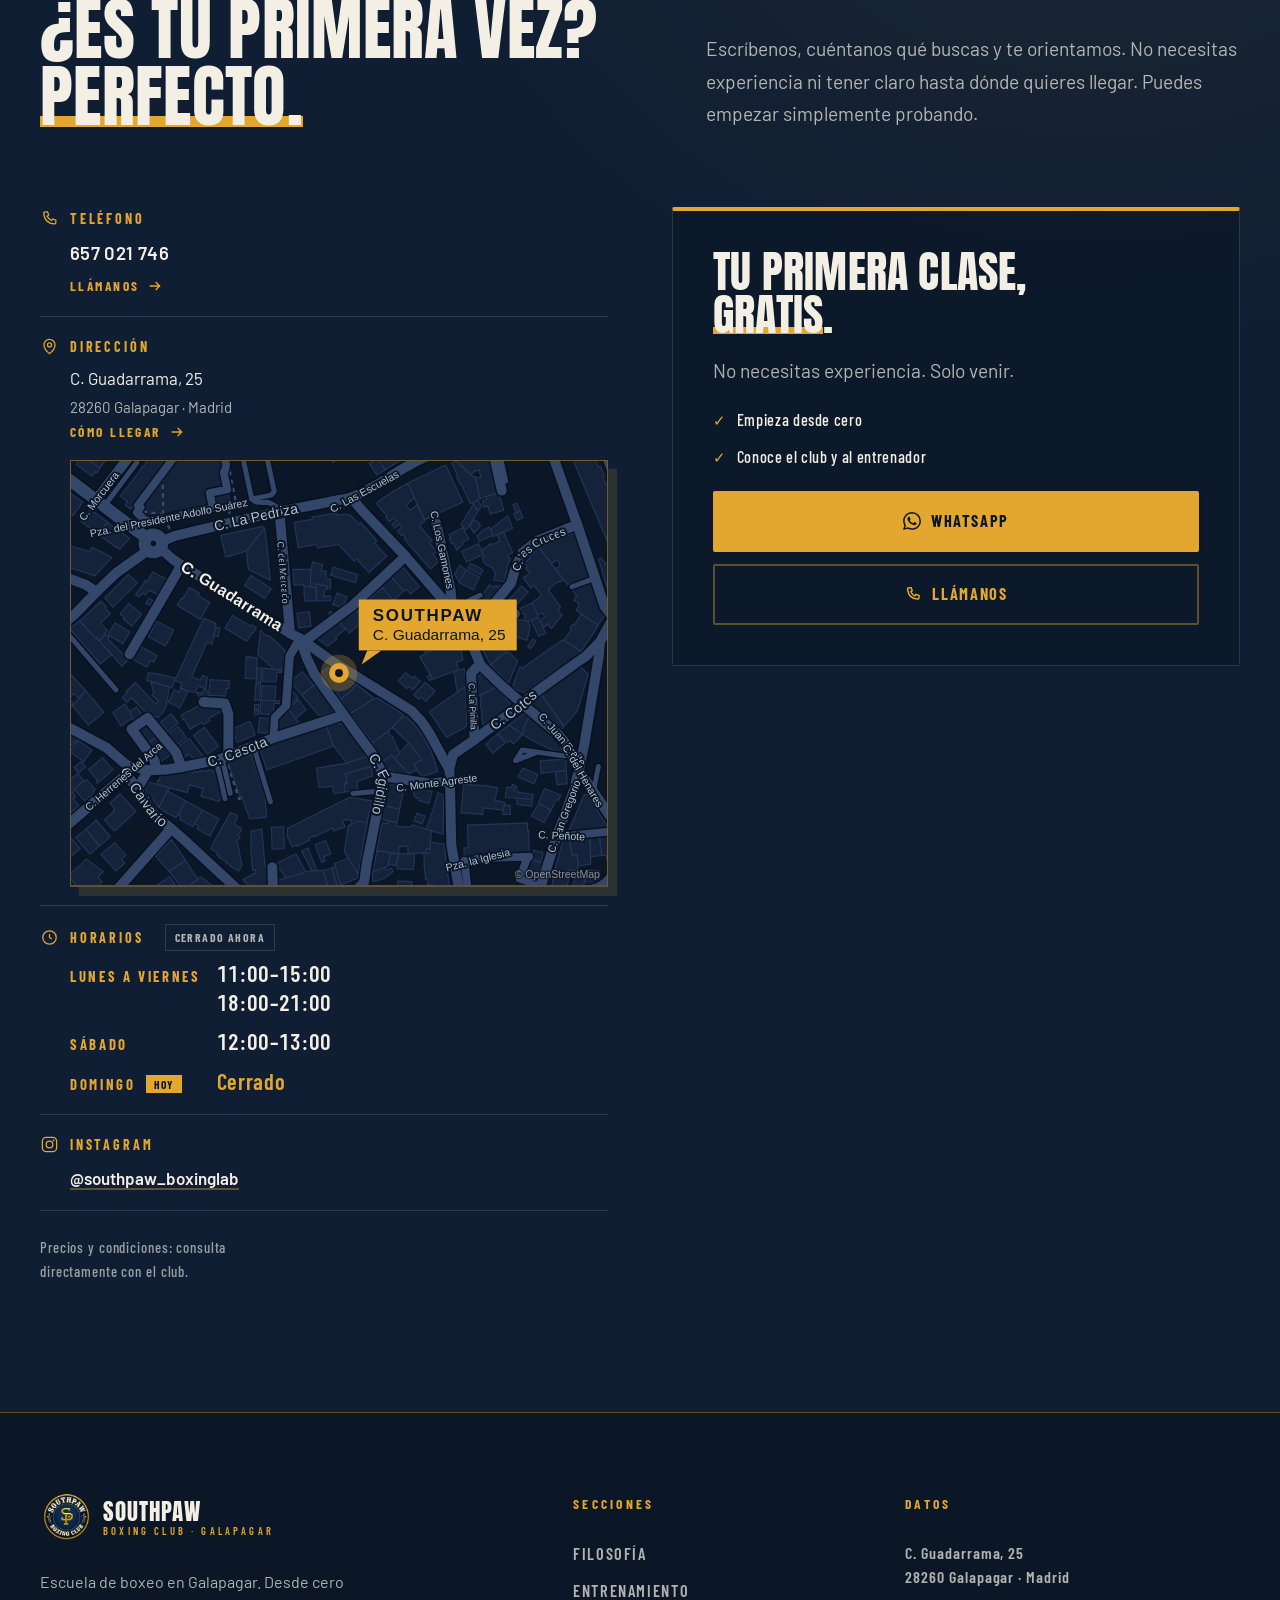
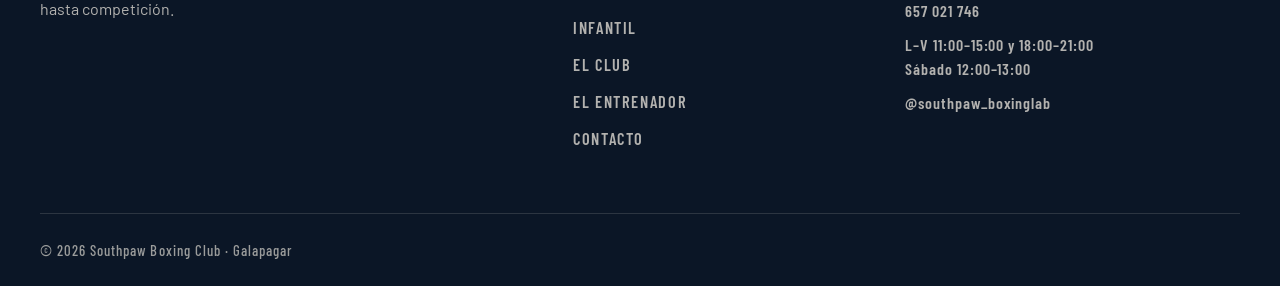
==== commit e2faac11: "diseño(mapa): atribución de OpenStreetMap discreta dentro del mapa Co-Authored-By: Claude Opus 5.5 <" ====
--- a/index.html
+++ b/index.html
@@ -510,7 +510,6 @@
                   <a class="map-static" href="https://www.google.com/maps/dir/?api=1&amp;destination=C.%20Guadarrama%2C%2025%2C%2028260%20Galapagar%2C%20Madrid" target="_blank" rel="noopener" aria-label="Ver C. Guadarrama, 25 en el mapa">
                     <img src="assets/mapa.svg" width="380" height="300" alt="Mapa de la zona con la ubicación del club en C. Guadarrama, 25" loading="lazy" decoding="async">
                   </a>
-                  <p class="map-static__credit">Mapa © <a href="https://www.openstreetmap.org/copyright" target="_blank" rel="noopener">colaboradores de OpenStreetMap</a></p>
                 </dd>
               </div>
 
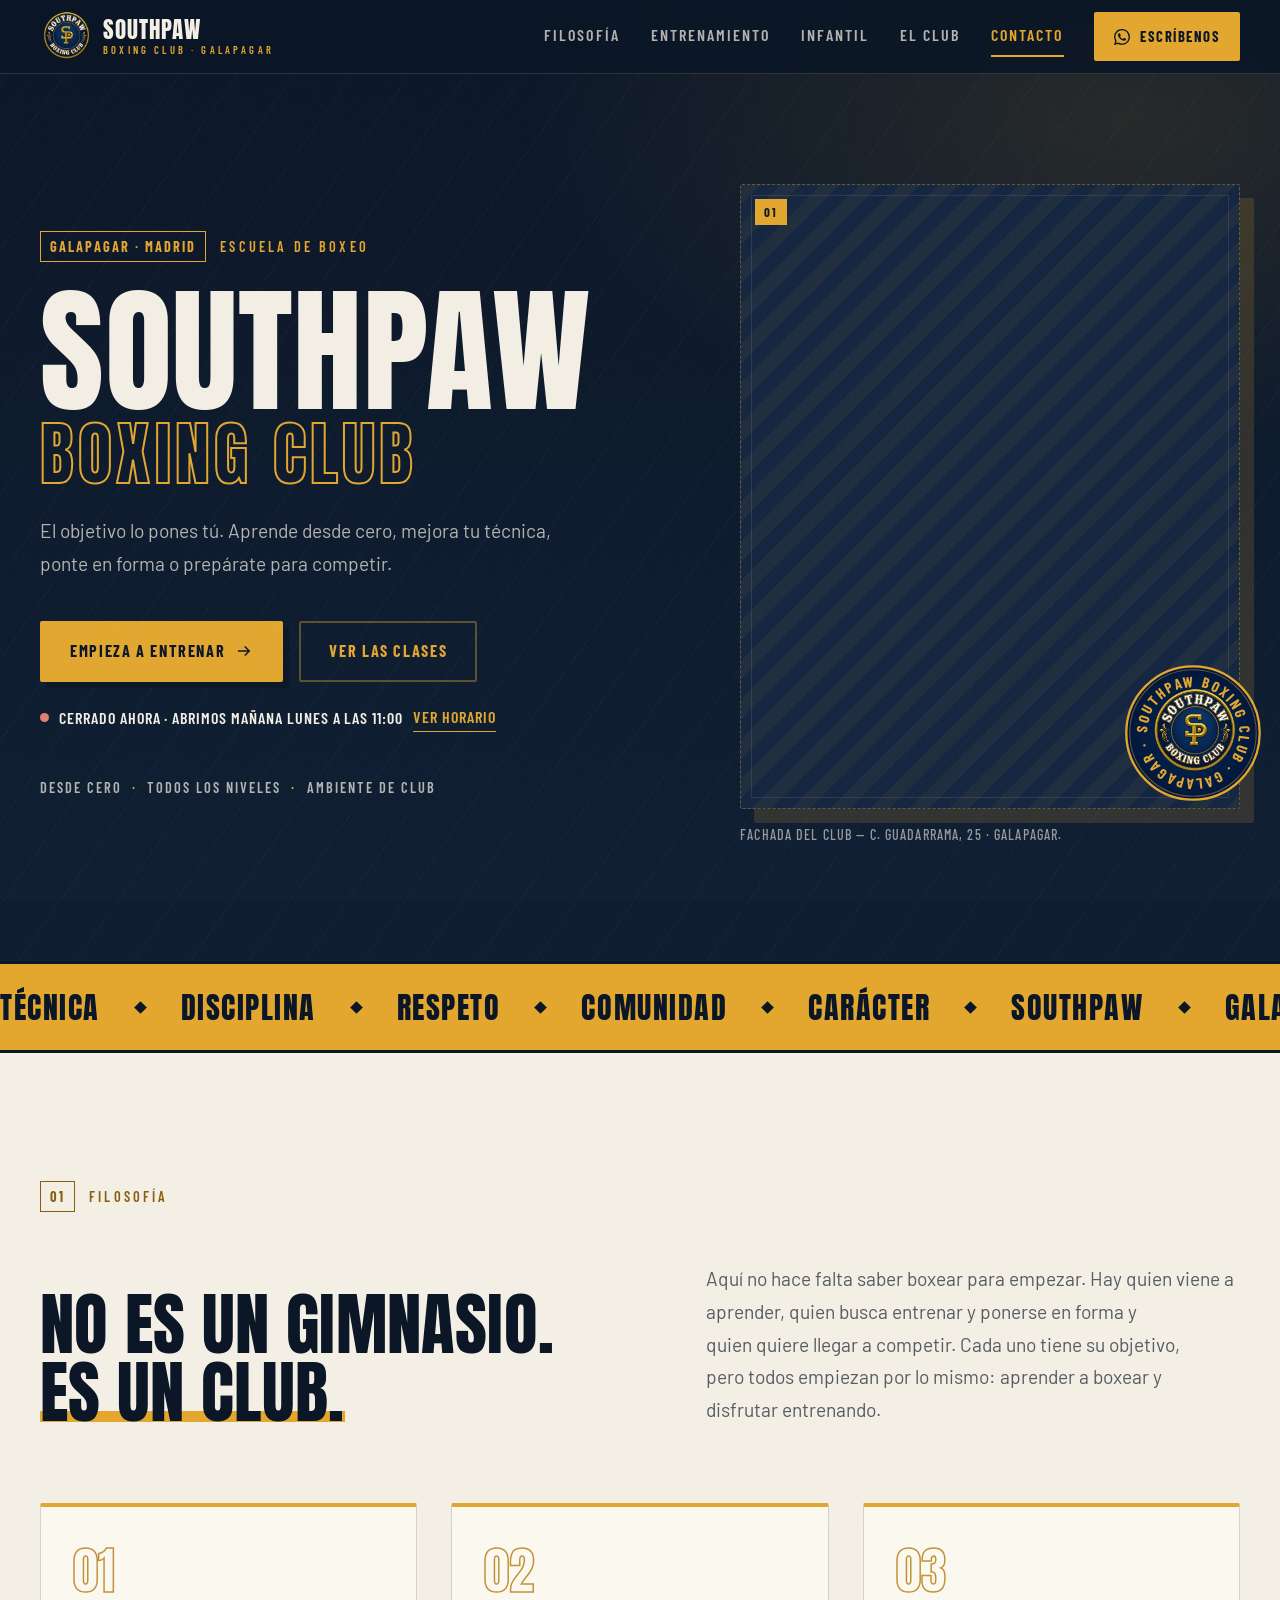
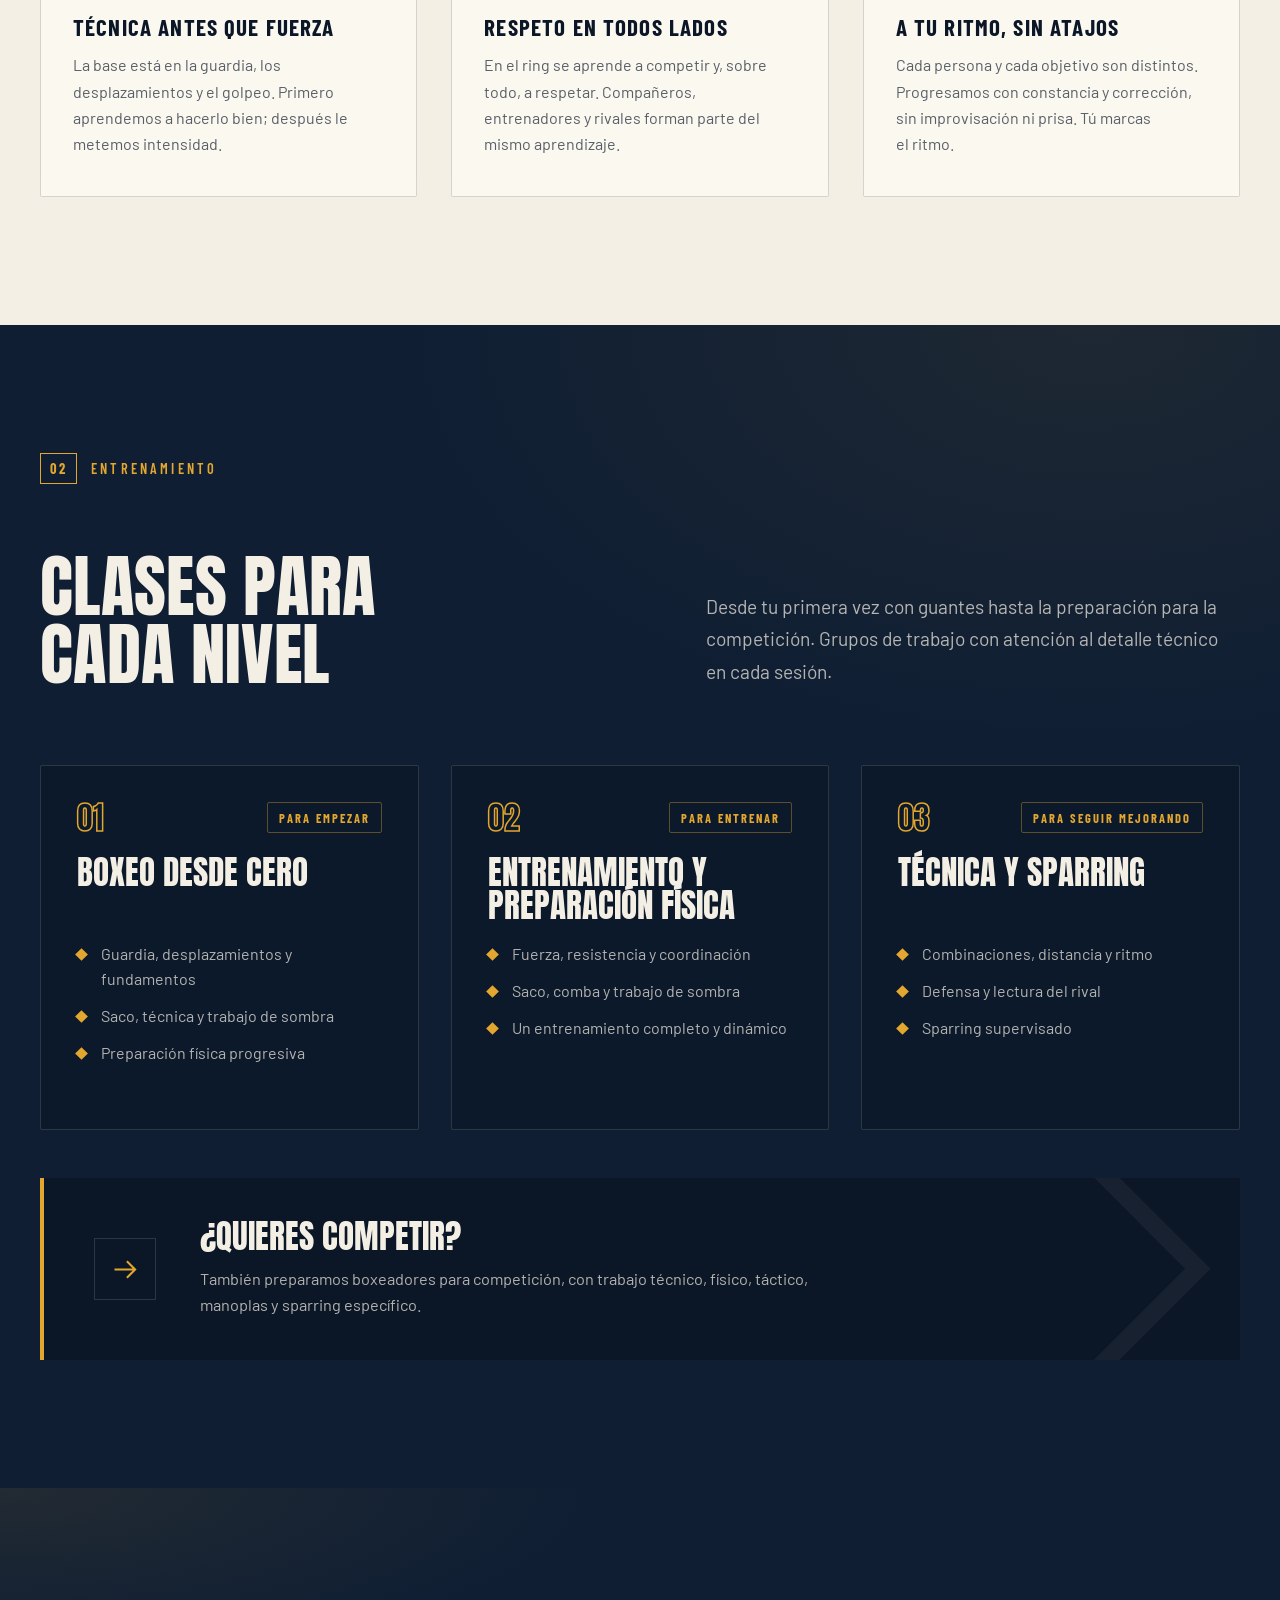
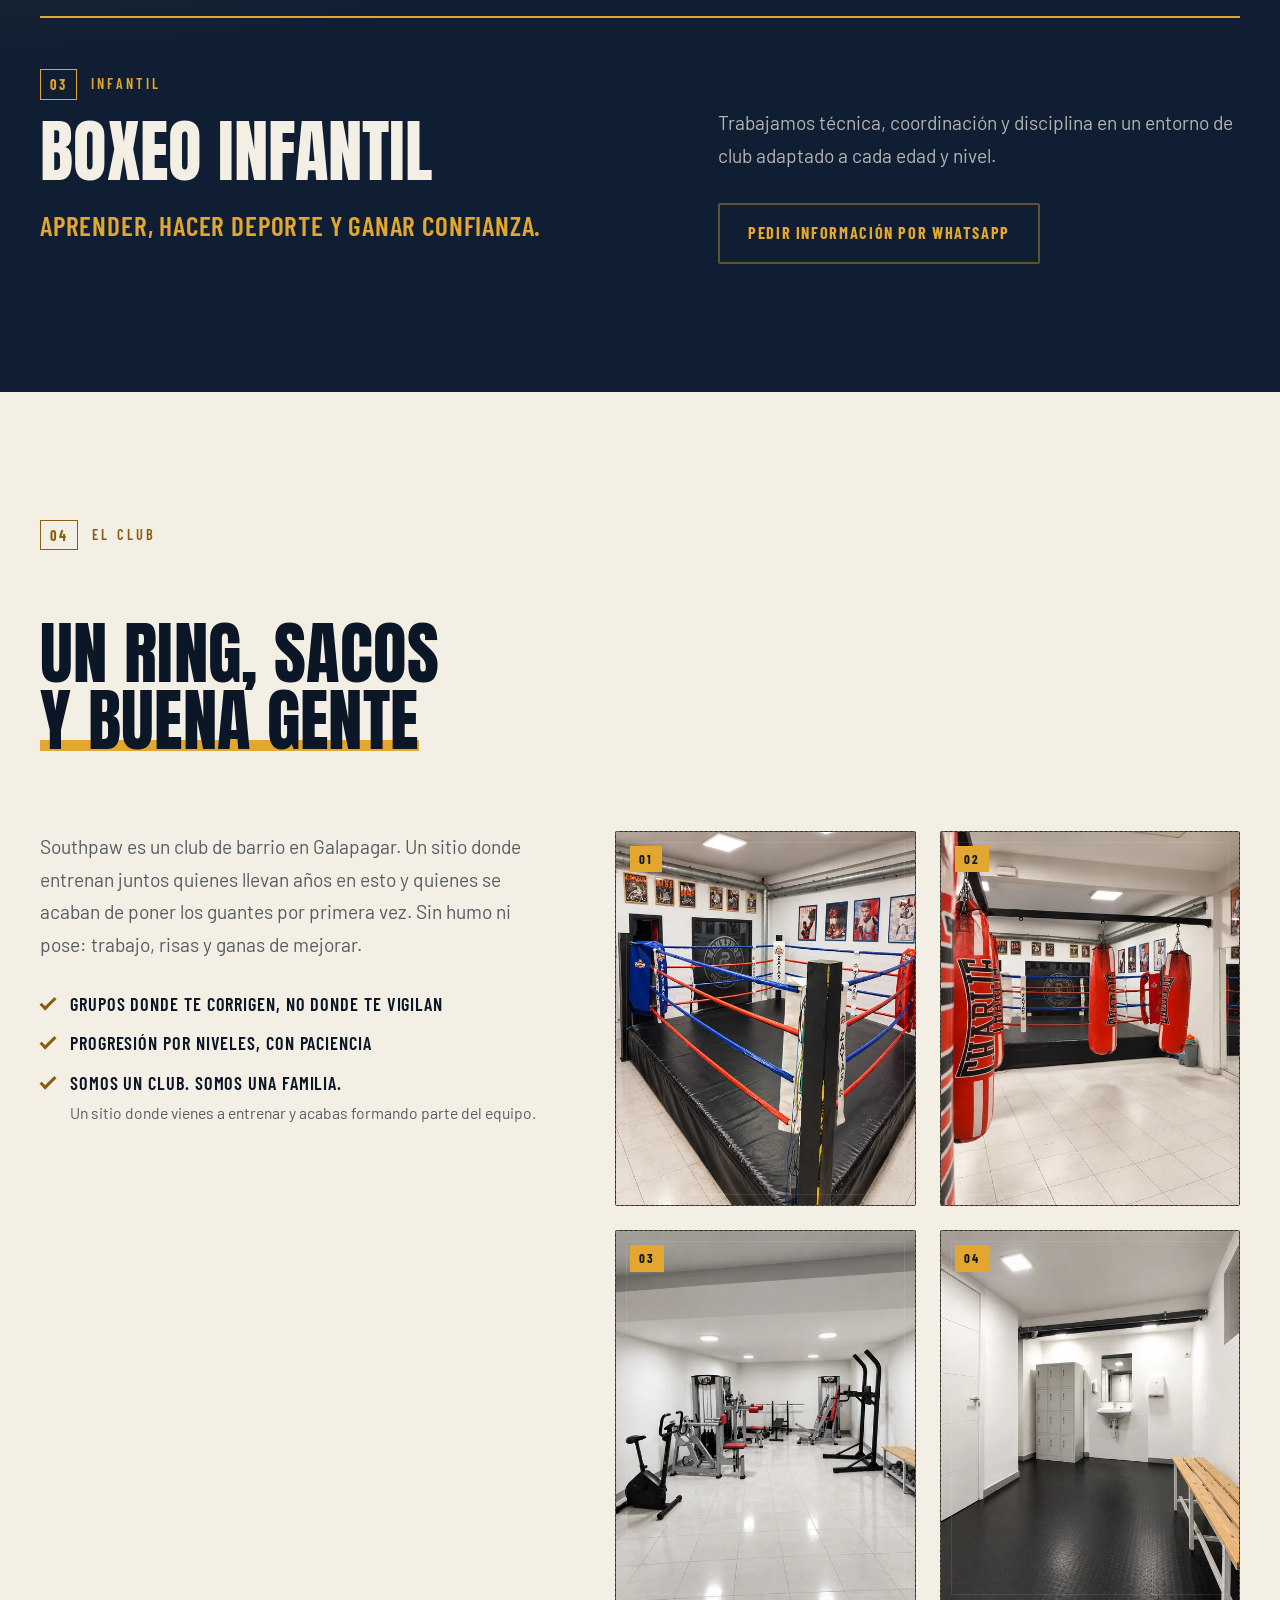
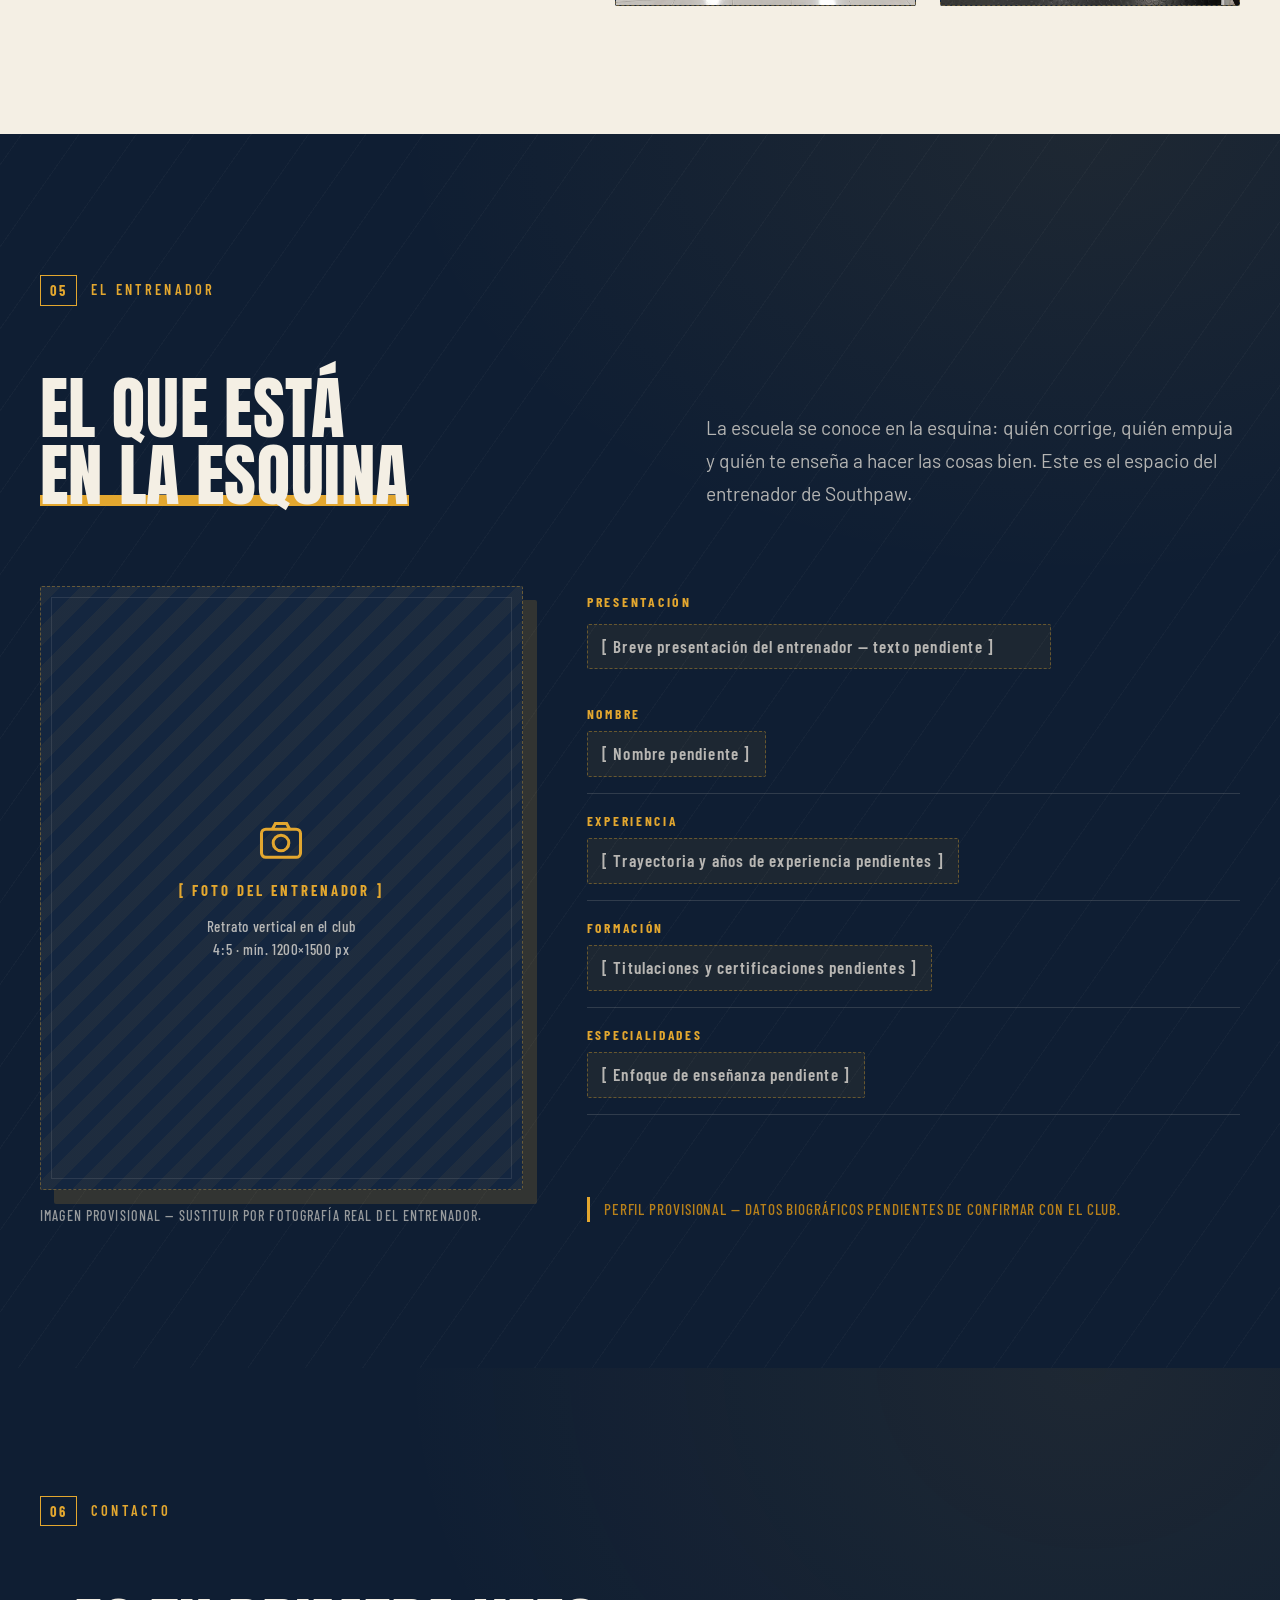
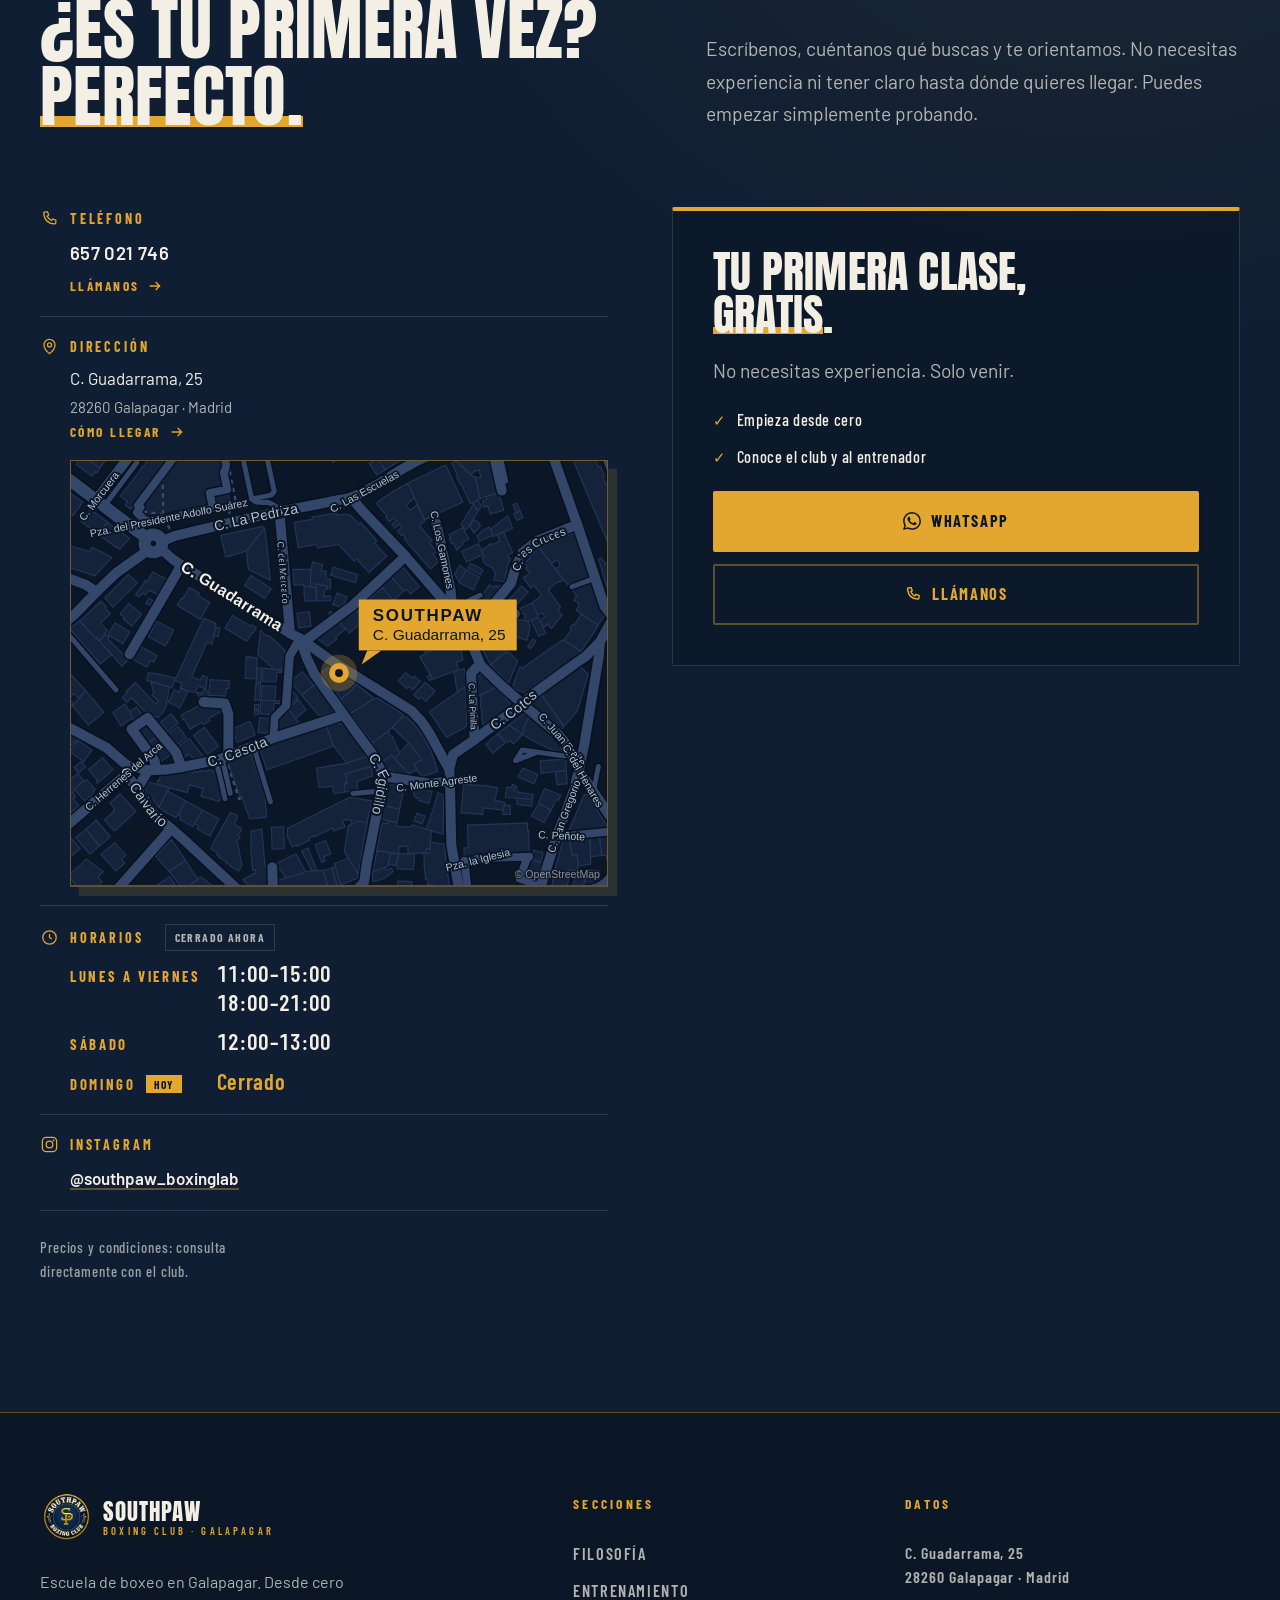
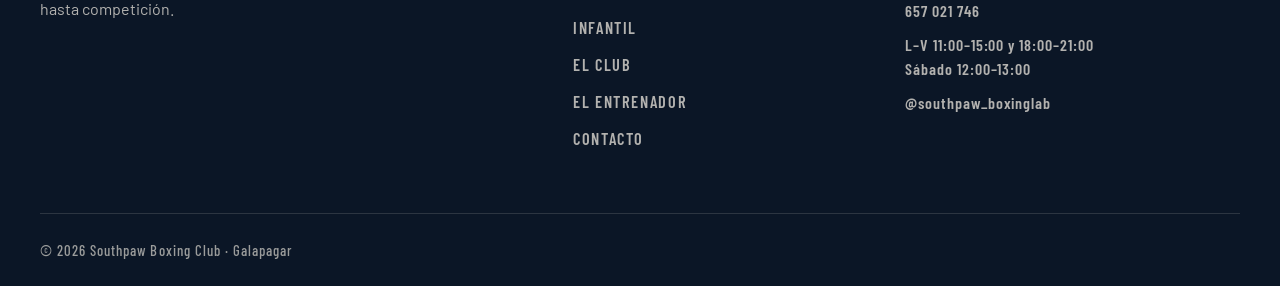
==== commit 7ac97140: "perf: una sola descarga de la fachada en móvil y sello con el logo WebP Co-Authored-By: Claude Opus " ====
--- a/index.html
+++ b/index.html
@@ -27,8 +27,9 @@
 
   <link rel="preload" href="/assets/fonts/anton-latin-400-normal.woff2" as="font" type="font/woff2" crossorigin>
   <link rel="preload" href="/assets/fonts/barlow-condensed-latin-600-normal.woff2" as="font" type="font/woff2" crossorigin>
-  <link rel="preload" as="image" href="/assets/fachada-1122.webp" imagesrcset="/assets/fachada-560.webp 560w, /assets/fachada-760.webp 760w, /assets/fachada-1122.webp 1122w" imagesizes="(max-width: 767px) 60vw, 45vw" fetchpriority="high">
-  <link rel="stylesheet" href="/styles.css?v=20261125g">
+  <link rel="preload" as="image" href="/assets/fachada-760.webp" media="(max-width: 640px)" fetchpriority="high">
+  <link rel="preload" as="image" href="/assets/fachada-1122.webp" imagesrcset="/assets/fachada-560.webp 560w, /assets/fachada-760.webp 760w, /assets/fachada-1122.webp 1122w" imagesizes="45vw" media="(min-width: 641px)" fetchpriority="high">
+  <link rel="stylesheet" href="/styles.css?v=20261125h">
 
   <script type="application/ld+json">
   {
@@ -162,7 +163,7 @@
                   <textPath href="#sealPath" startOffset="0">SOUTHPAW BOXING CLUB · GALAPAGAR ·&#160;</textPath>
                 </text>
               </g>
-              <image class="seal__sp" href="assets/logosimple.png" x="20" y="20" width="80" height="80"/>
+              <image class="seal__sp" href="assets/logo-160.webp" x="20" y="20" width="80" height="80"/>
             </svg>
           </div>
 
@@ -626,7 +627,7 @@
     <svg viewBox="0 0 24 24" aria-hidden="true" fill="currentColor"><path d="M17.472 14.382c-.297-.149-1.758-.867-2.03-.967-.273-.099-.471-.148-.67.15-.197.297-.767.966-.94 1.164-.173.199-.347.223-.644.075-.297-.15-1.255-.463-2.39-1.475-.883-.788-1.48-1.761-1.653-2.059-.173-.297-.018-.458.13-.606.134-.133.298-.347.446-.52.149-.174.198-.298.298-.497.099-.198.05-.371-.025-.52-.075-.149-.669-1.612-.916-2.207-.242-.579-.487-.5-.669-.51-.173-.008-.371-.01-.57-.01-.198 0-.52.074-.792.372-.272.297-1.04 1.016-1.04 2.479 0 1.462 1.065 2.875 1.213 3.074.149.198 2.096 3.2 5.077 4.487.709.306 1.262.489 1.694.625.712.227 1.36.195 1.871.118.571-.085 1.758-.719 2.006-1.413.248-.694.248-1.289.173-1.413-.074-.124-.272-.198-.57-.347m-5.421 7.403h-.004a9.87 9.87 0 01-5.031-1.378l-.361-.214-3.741.982.998-3.648-.235-.374a9.86 9.86 0 01-1.51-5.26c.001-5.45 4.436-9.884 9.888-9.884 2.64 0 5.122 1.03 6.988 2.898a9.825 9.825 0 012.893 6.994c-.003 5.45-4.437 9.884-9.885 9.884m8.413-18.297A11.815 11.815 0 0012.05 0C5.495 0 .16 5.335.157 11.892c0 2.096.547 4.142 1.588 5.945L.057 24l6.305-1.654a11.882 11.882 0 005.683 1.448h.005c6.554 0 11.89-5.335 11.893-11.893a11.821 11.821 0 00-3.48-8.413z"/></svg>
   </a>
 
-  <script src="/main.js?v=20261125g"></script>
+  <script src="/main.js?v=20261125h"></script>
   <!-- Cloudflare Web Analytics de la cuenta de Southpaw (sin cookies) -->
   <script type="module" src="https://static.cloudflareinsights.com/beacon.min.js" data-cf-beacon='{"token": "c73e4c79c997418f911c77540fdf3ba2"}'></script>
 </body>
--- a/styles.css
+++ b/styles.css
@@ -1709,7 +1709,7 @@
     justify-content: flex-end;
     background:
       linear-gradient(180deg, rgba(11, 22, 38, 0.5) 0%, rgba(11, 22, 38, 0.55) 25%, rgba(11, 22, 38, 0.92) 55%, var(--navy-900) 100%),
-      image-set(url("/assets/fachada-560.webp") 1x, url("/assets/fachada-760.webp") 2x) center top / cover no-repeat,
+      url("/assets/fachada-760.webp") center top / cover no-repeat,
       var(--navy-900);
   }
   .hero .hero__figure { display: none; }
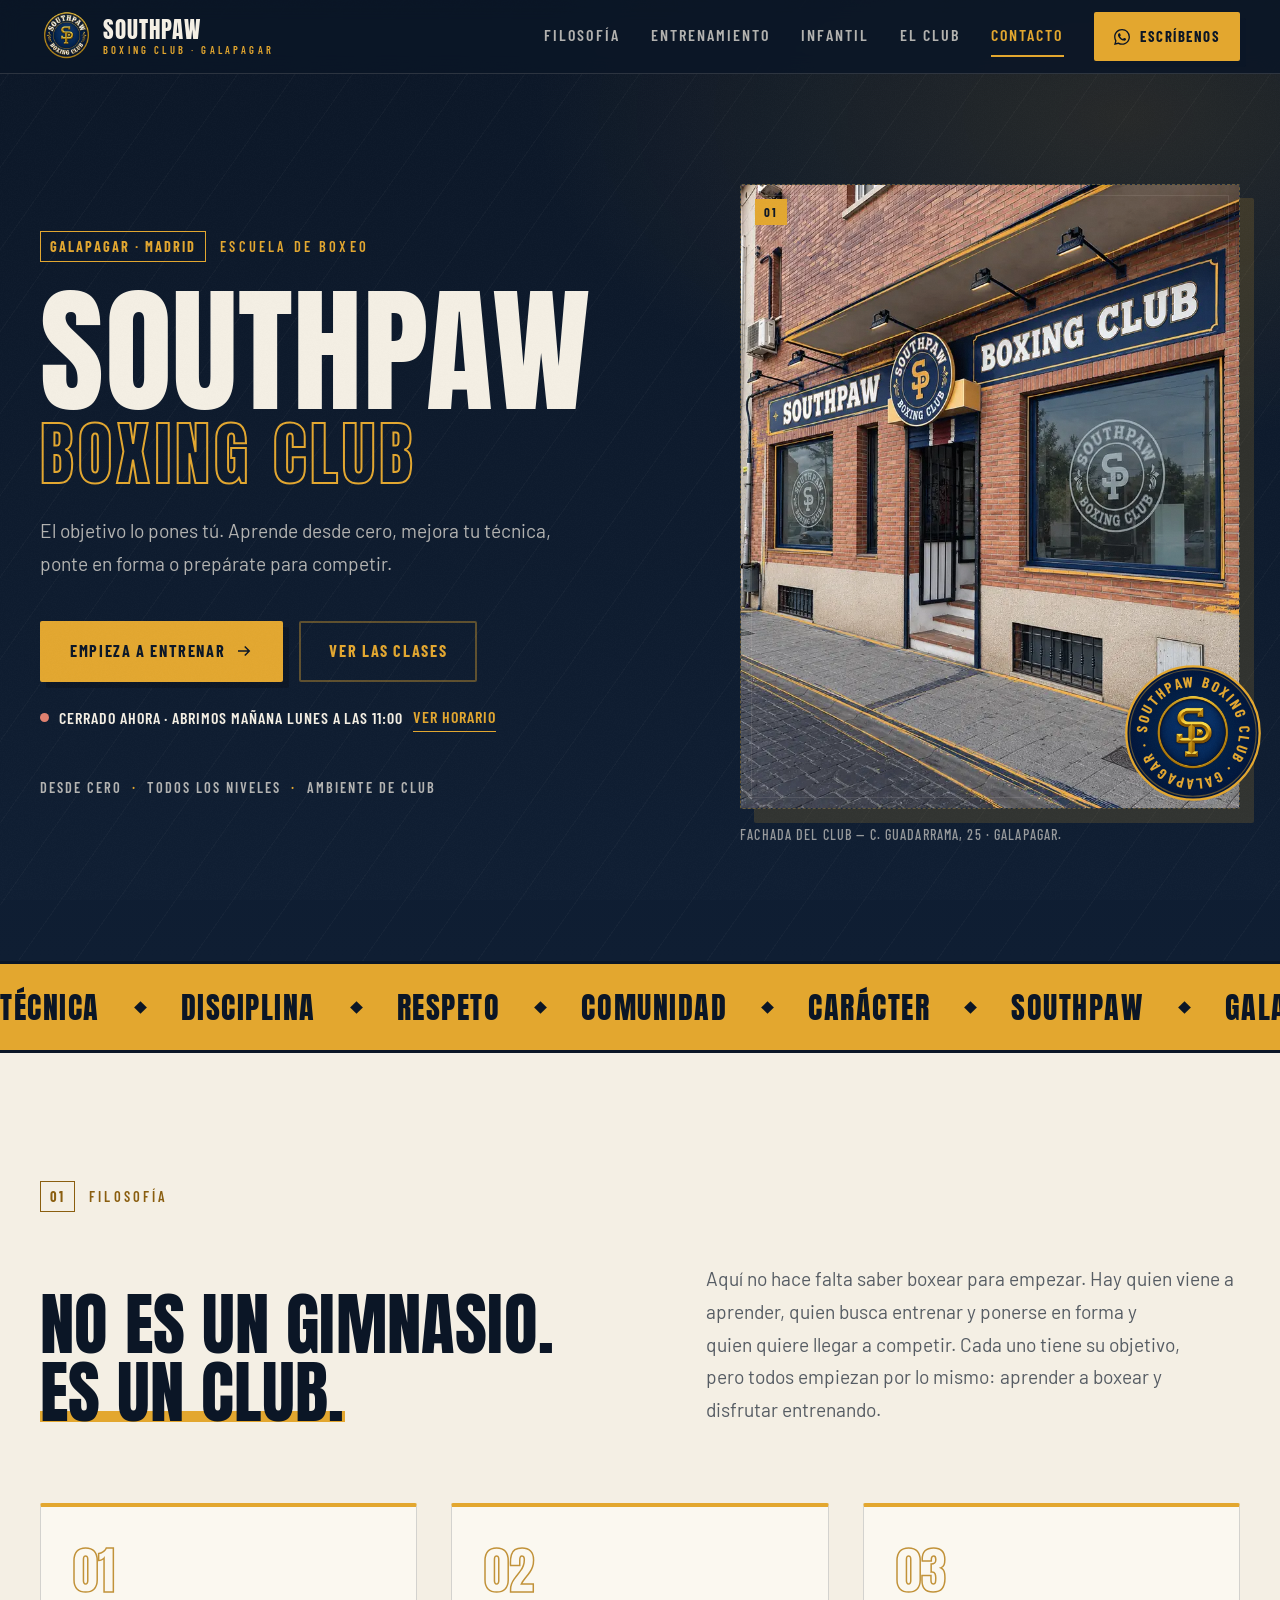
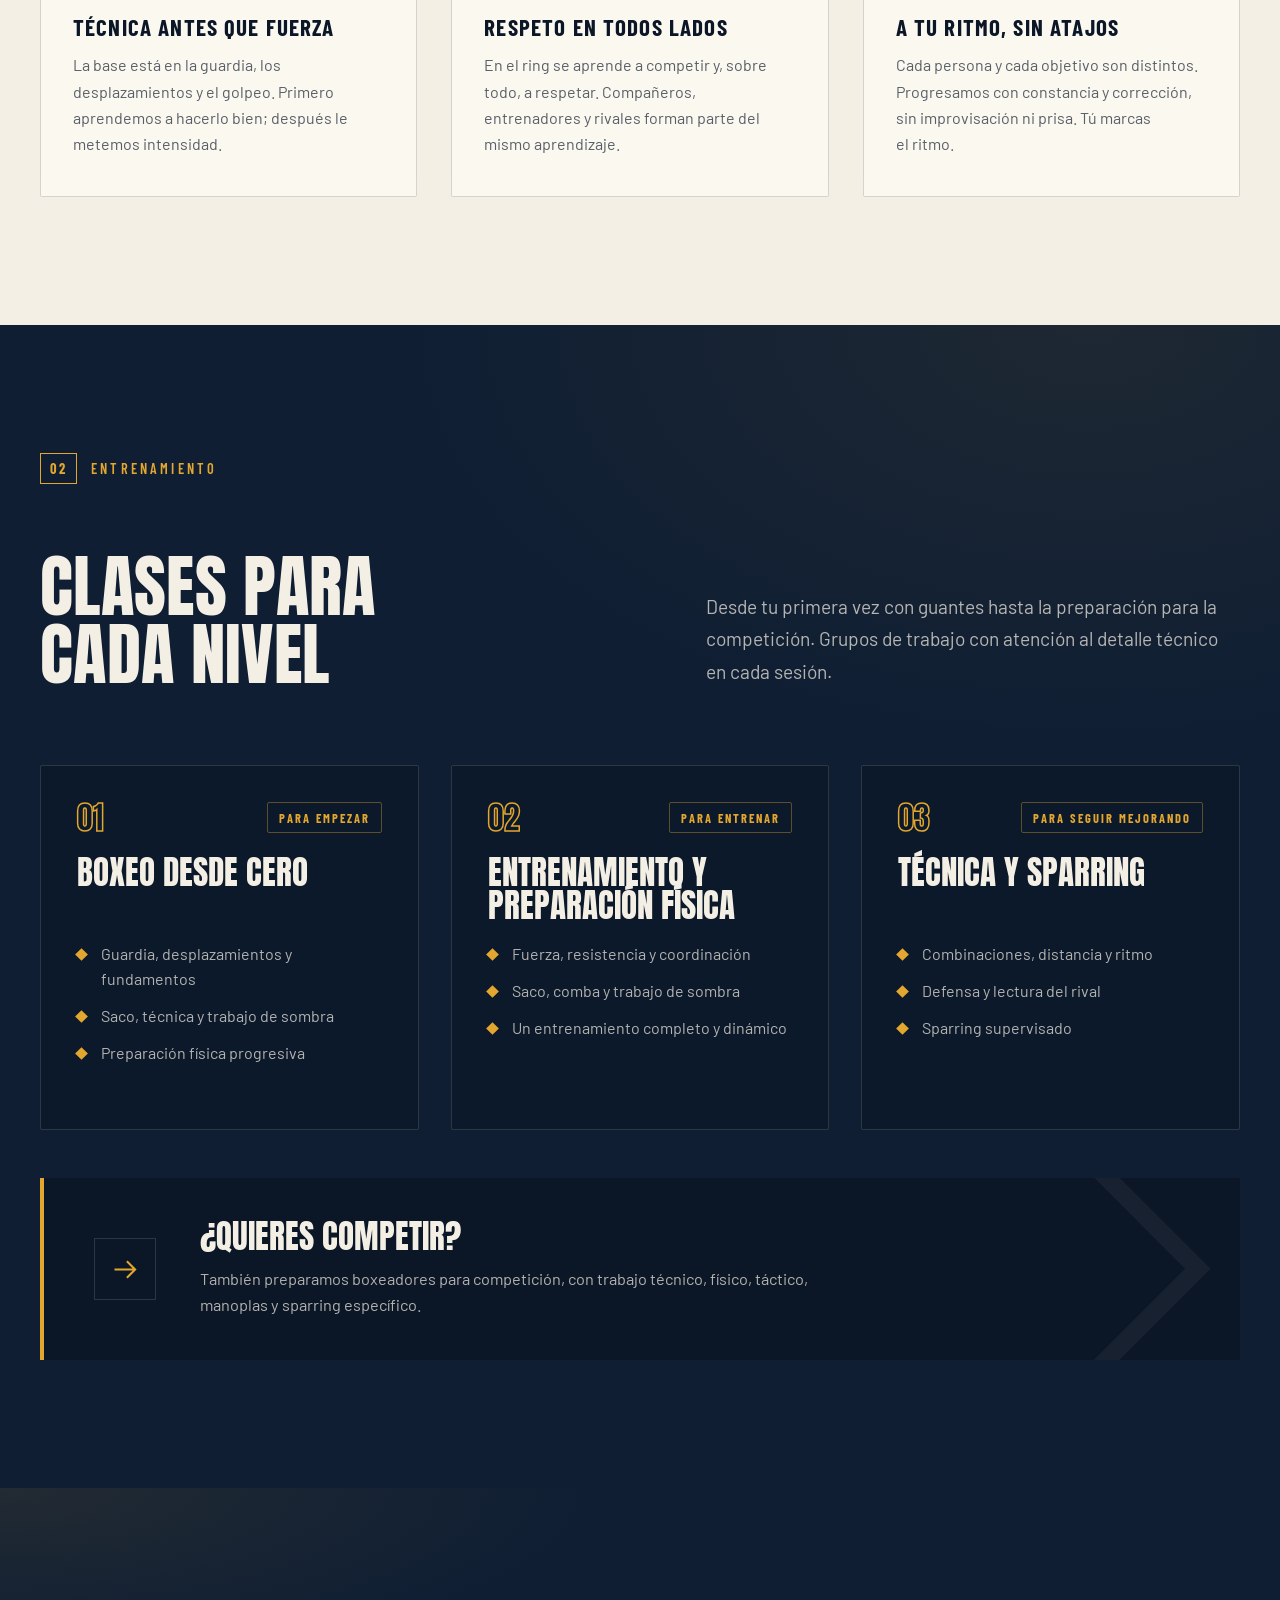
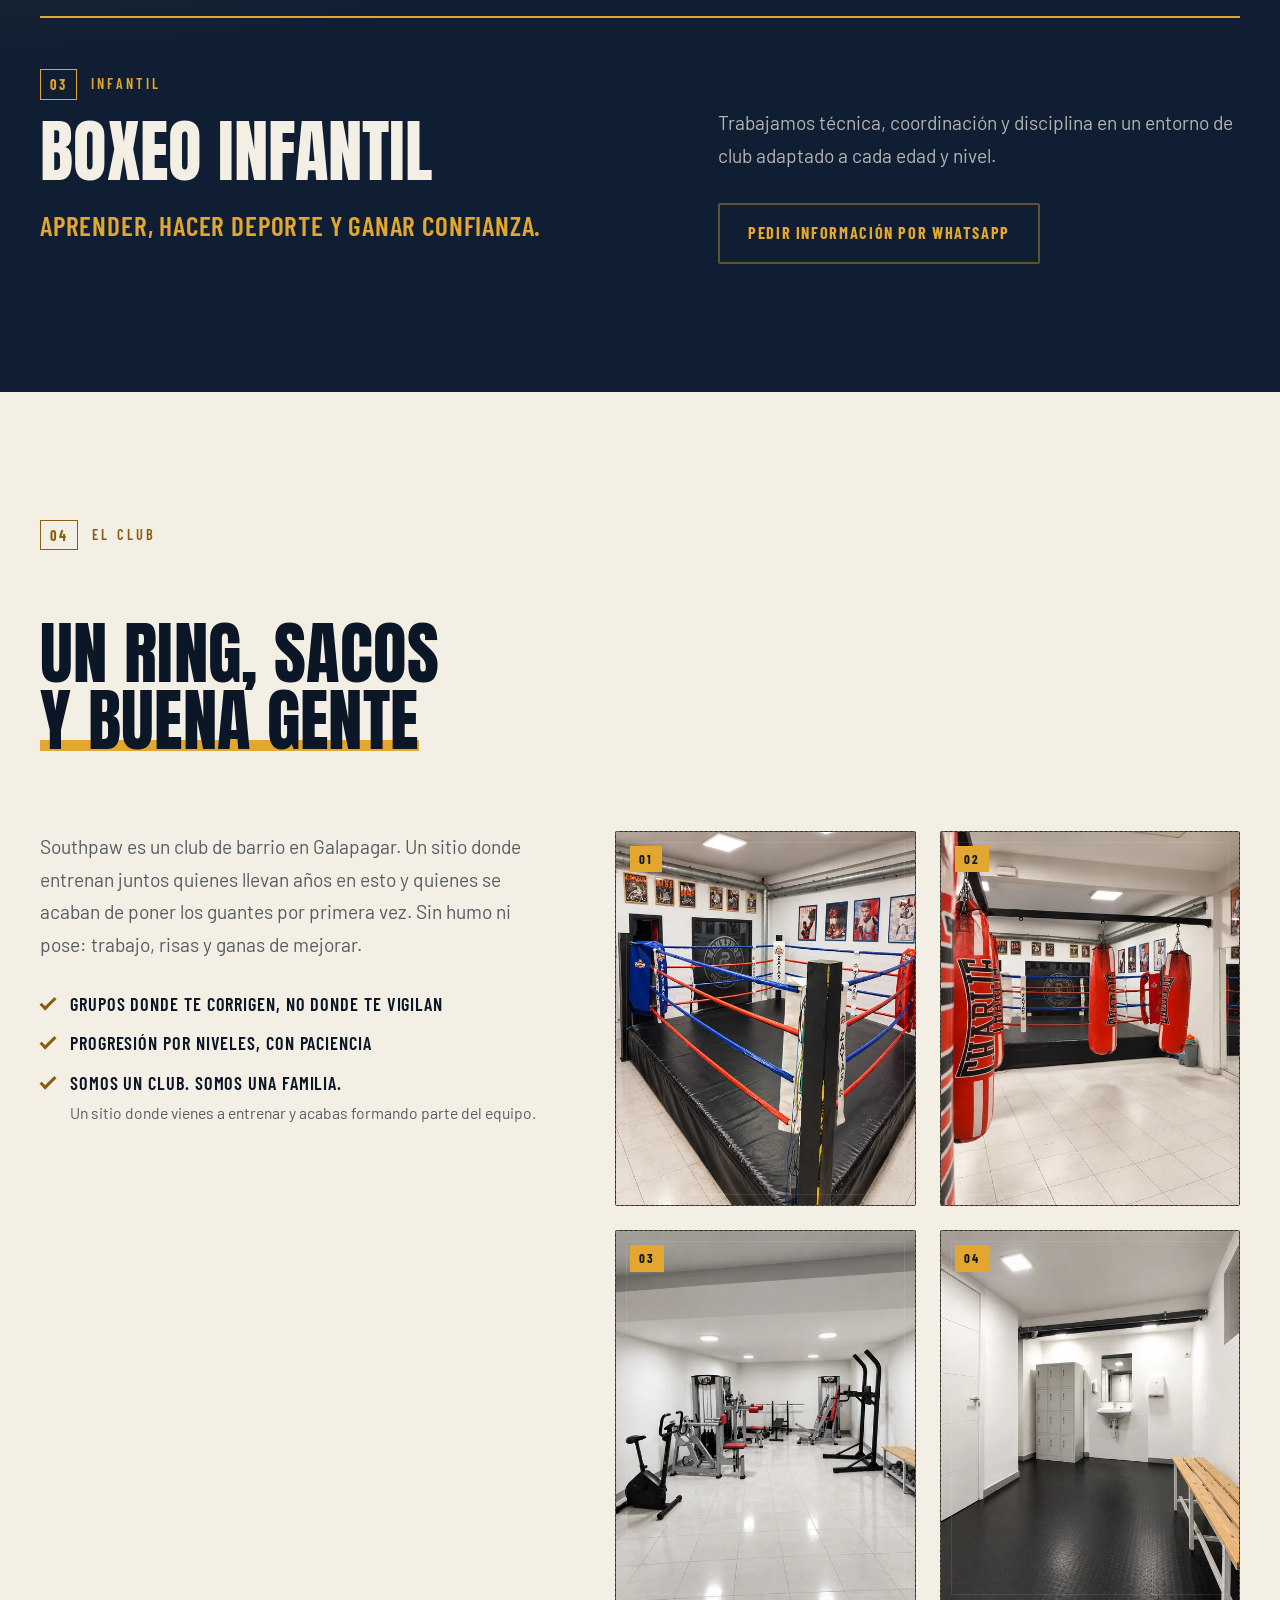
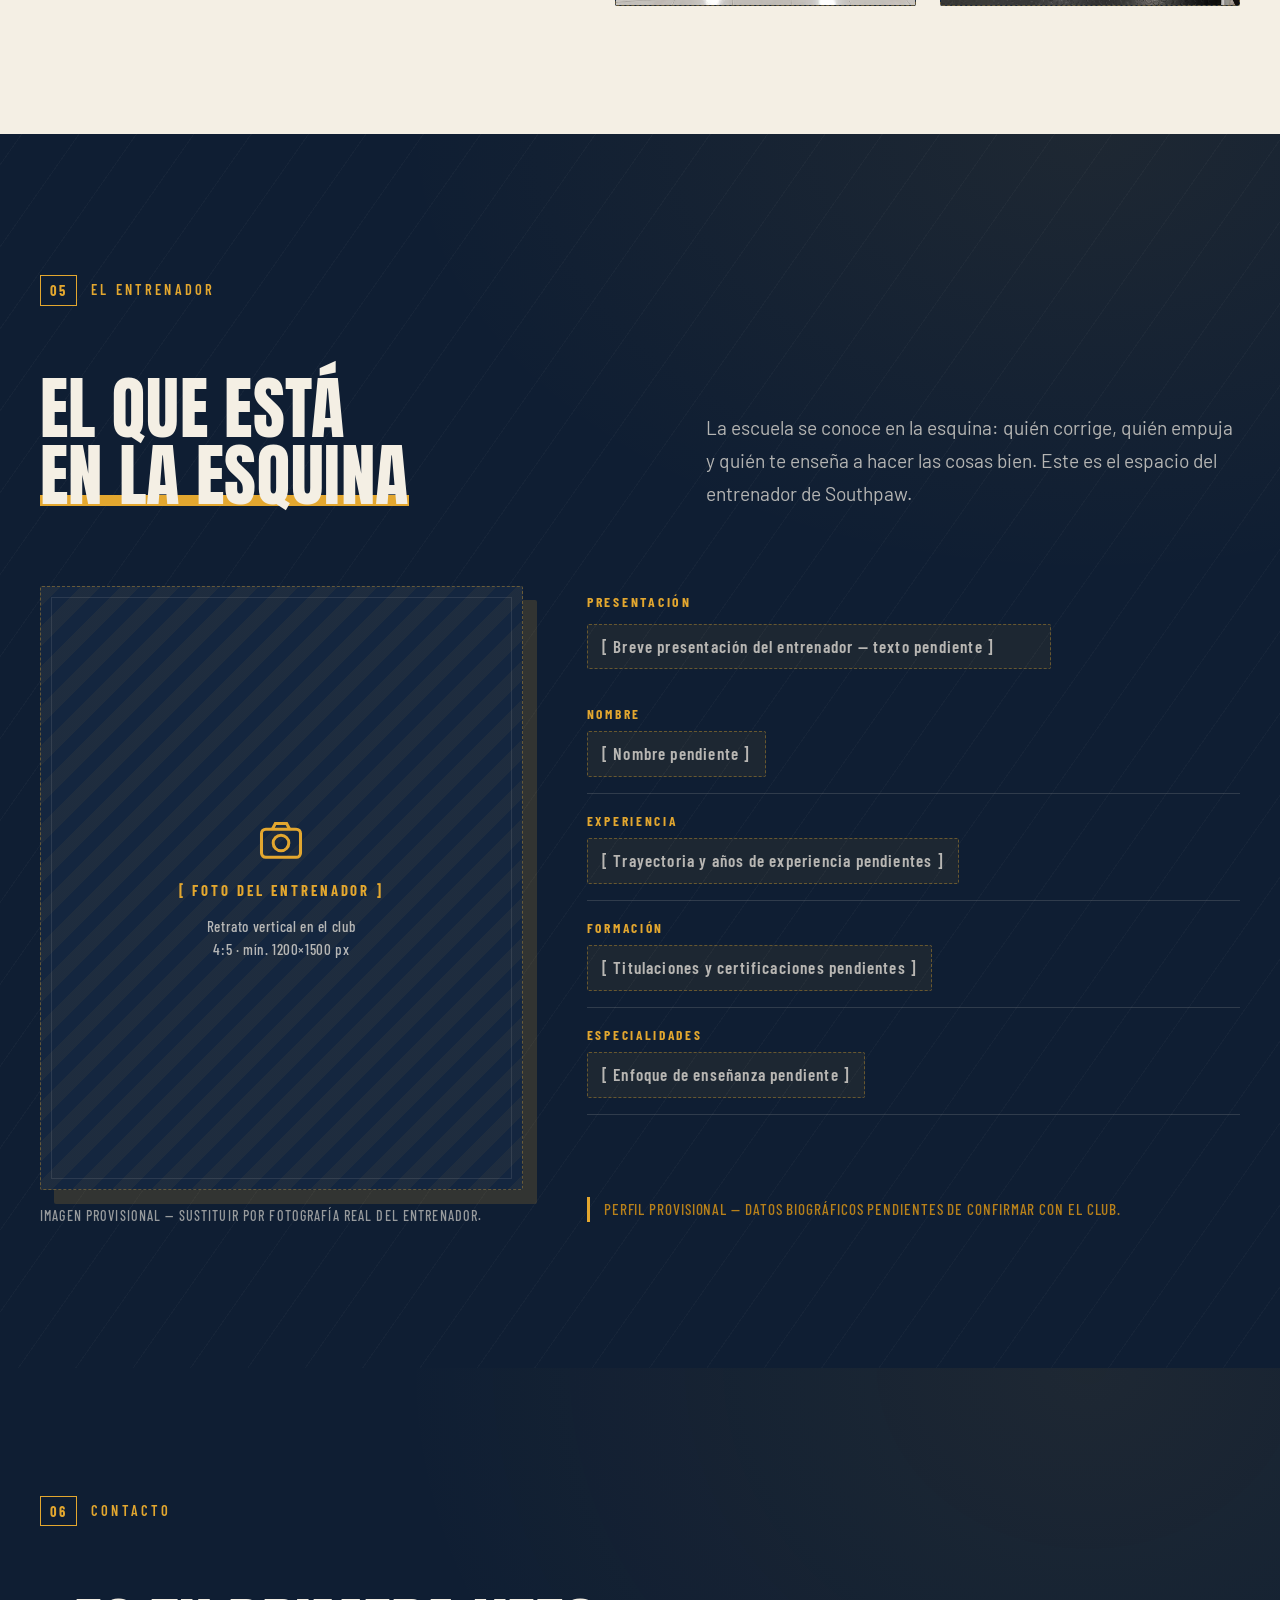
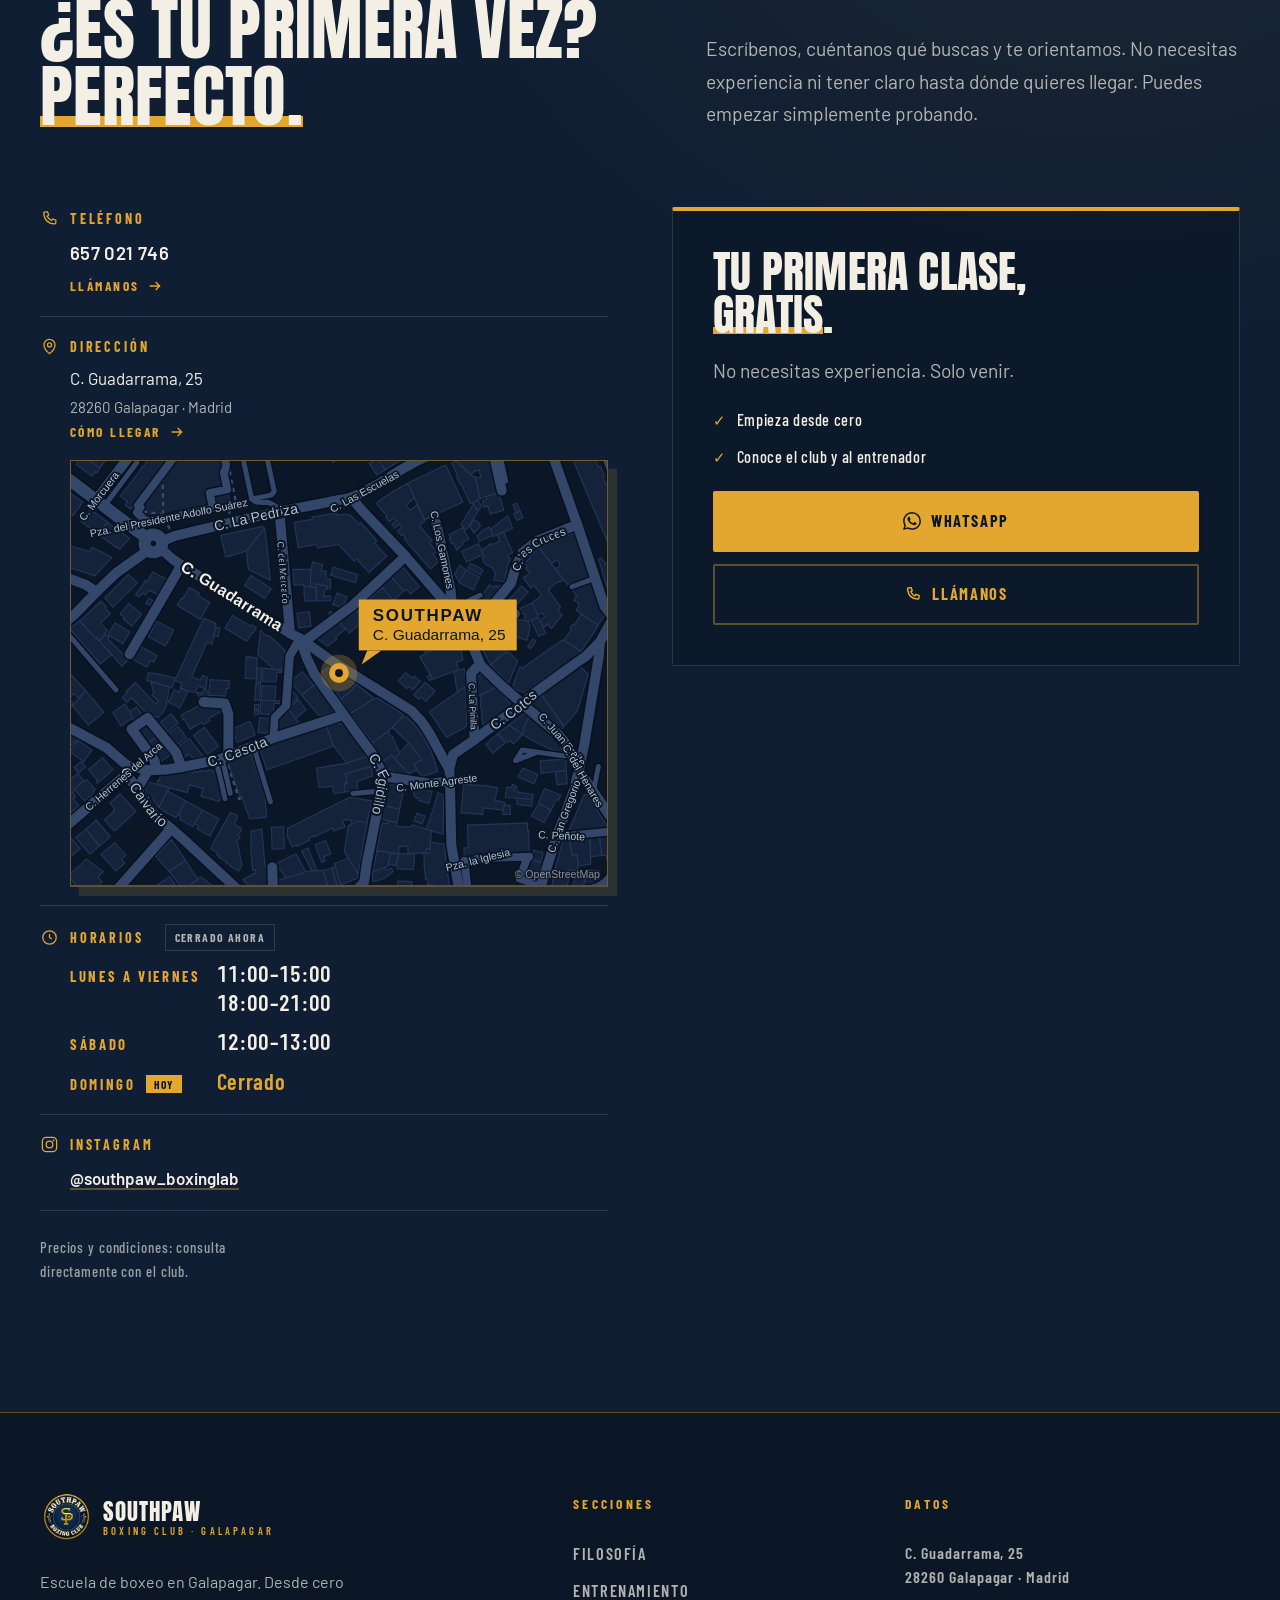
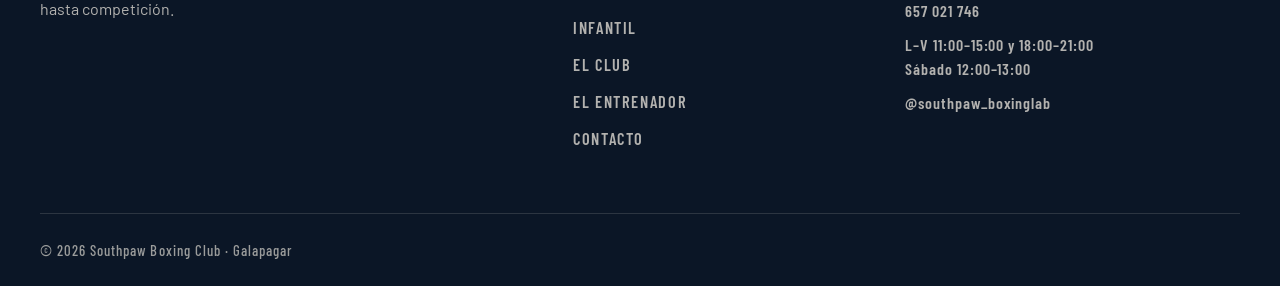
==== commit f47db448: "revert(sello): el sello vuelve a usar su imagen original Co-Authored-By: Claude Opus 5.5 <noreply@an" ====
--- a/index.html
+++ b/index.html
@@ -163,7 +163,7 @@
                   <textPath href="#sealPath" startOffset="0">SOUTHPAW BOXING CLUB · GALAPAGAR ·&#160;</textPath>
                 </text>
               </g>
-              <image class="seal__sp" href="assets/logo-160.webp" x="20" y="20" width="80" height="80"/>
+              <image class="seal__sp" href="assets/logosimple.png" x="20" y="20" width="80" height="80"/>
             </svg>
           </div>
 
